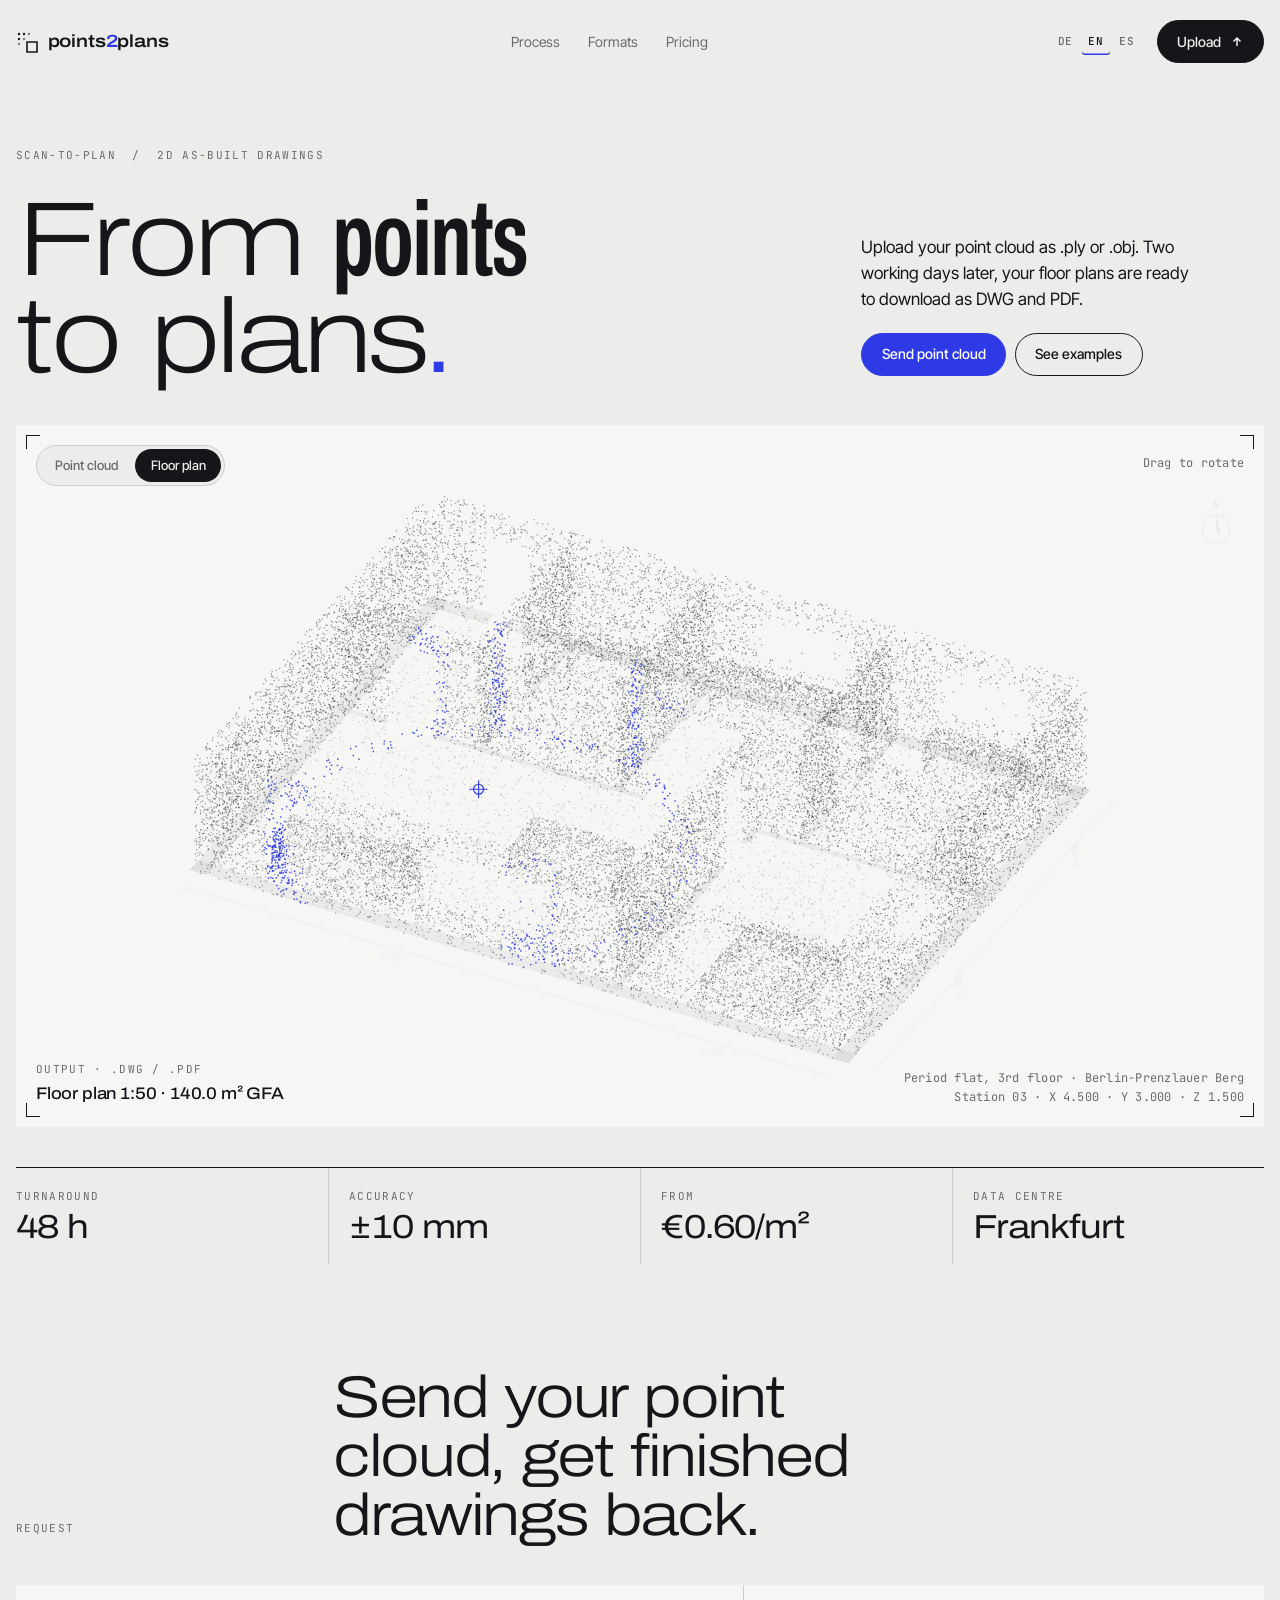
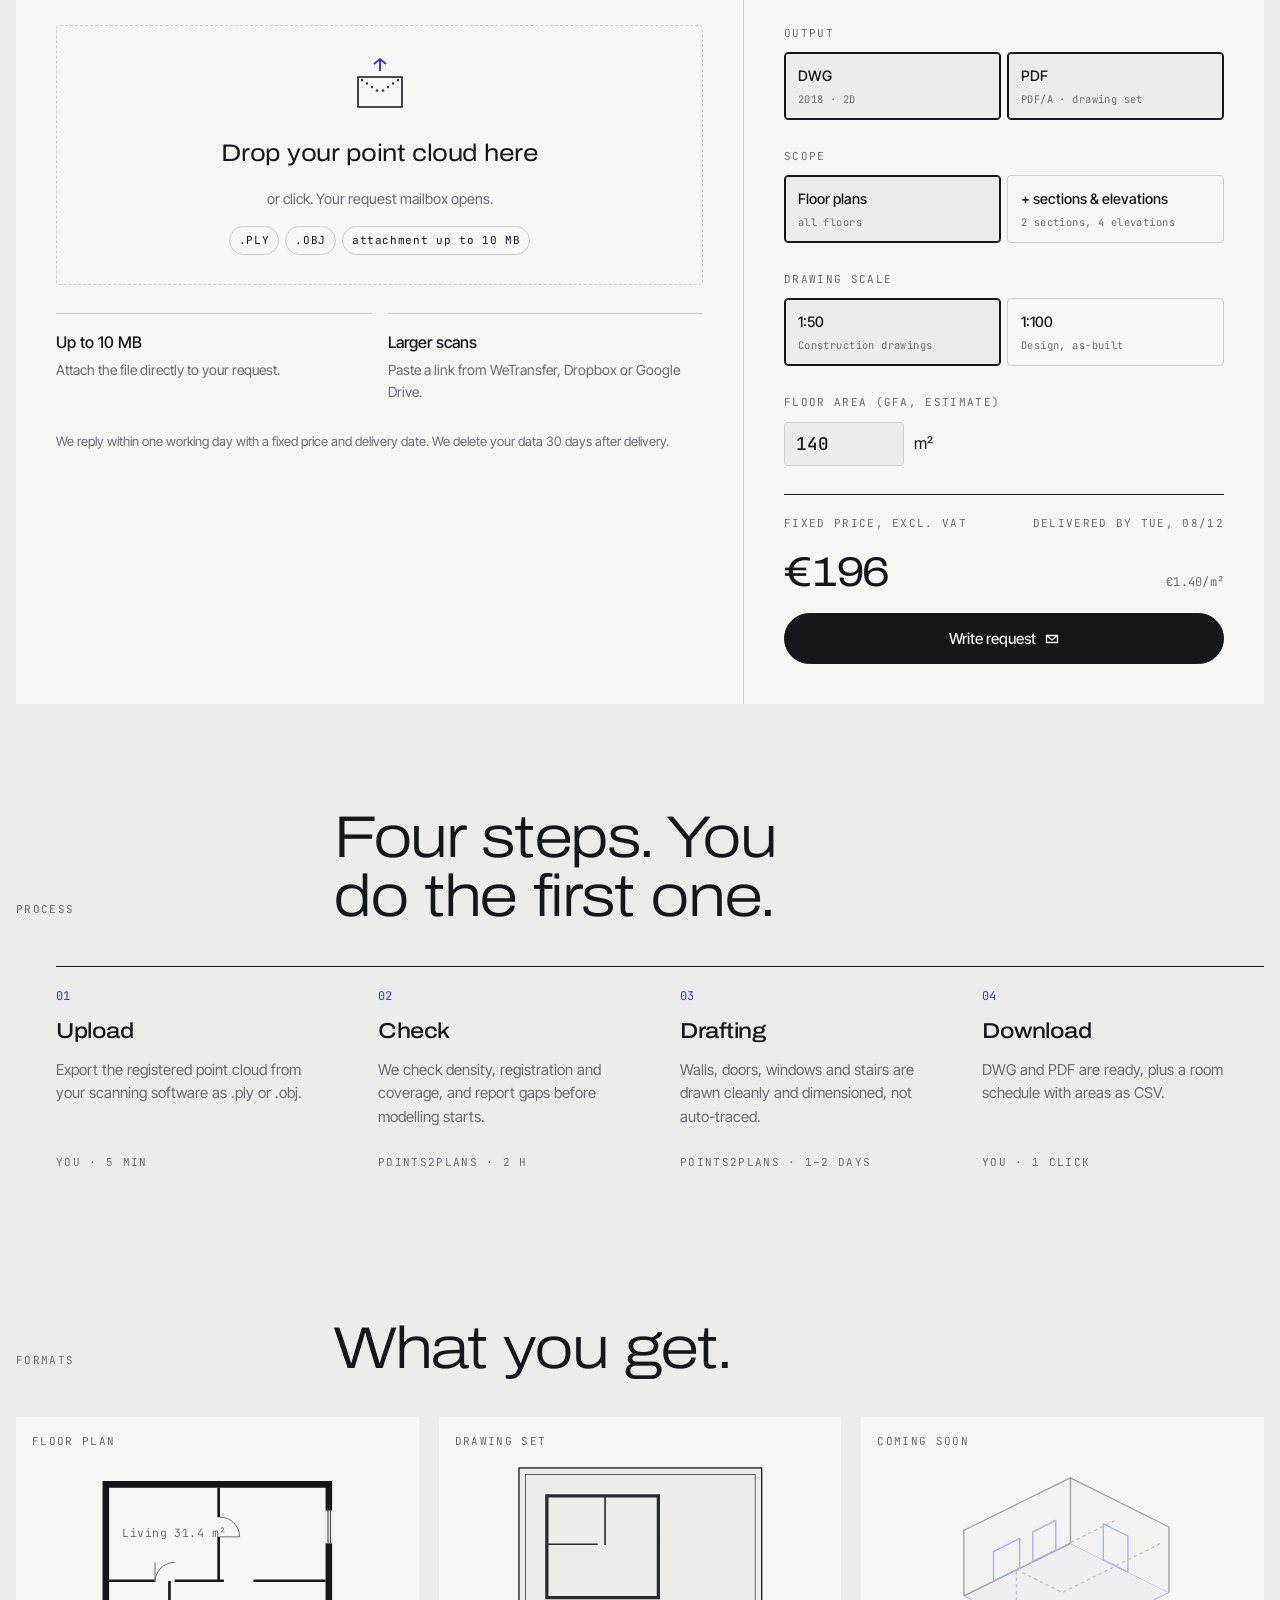
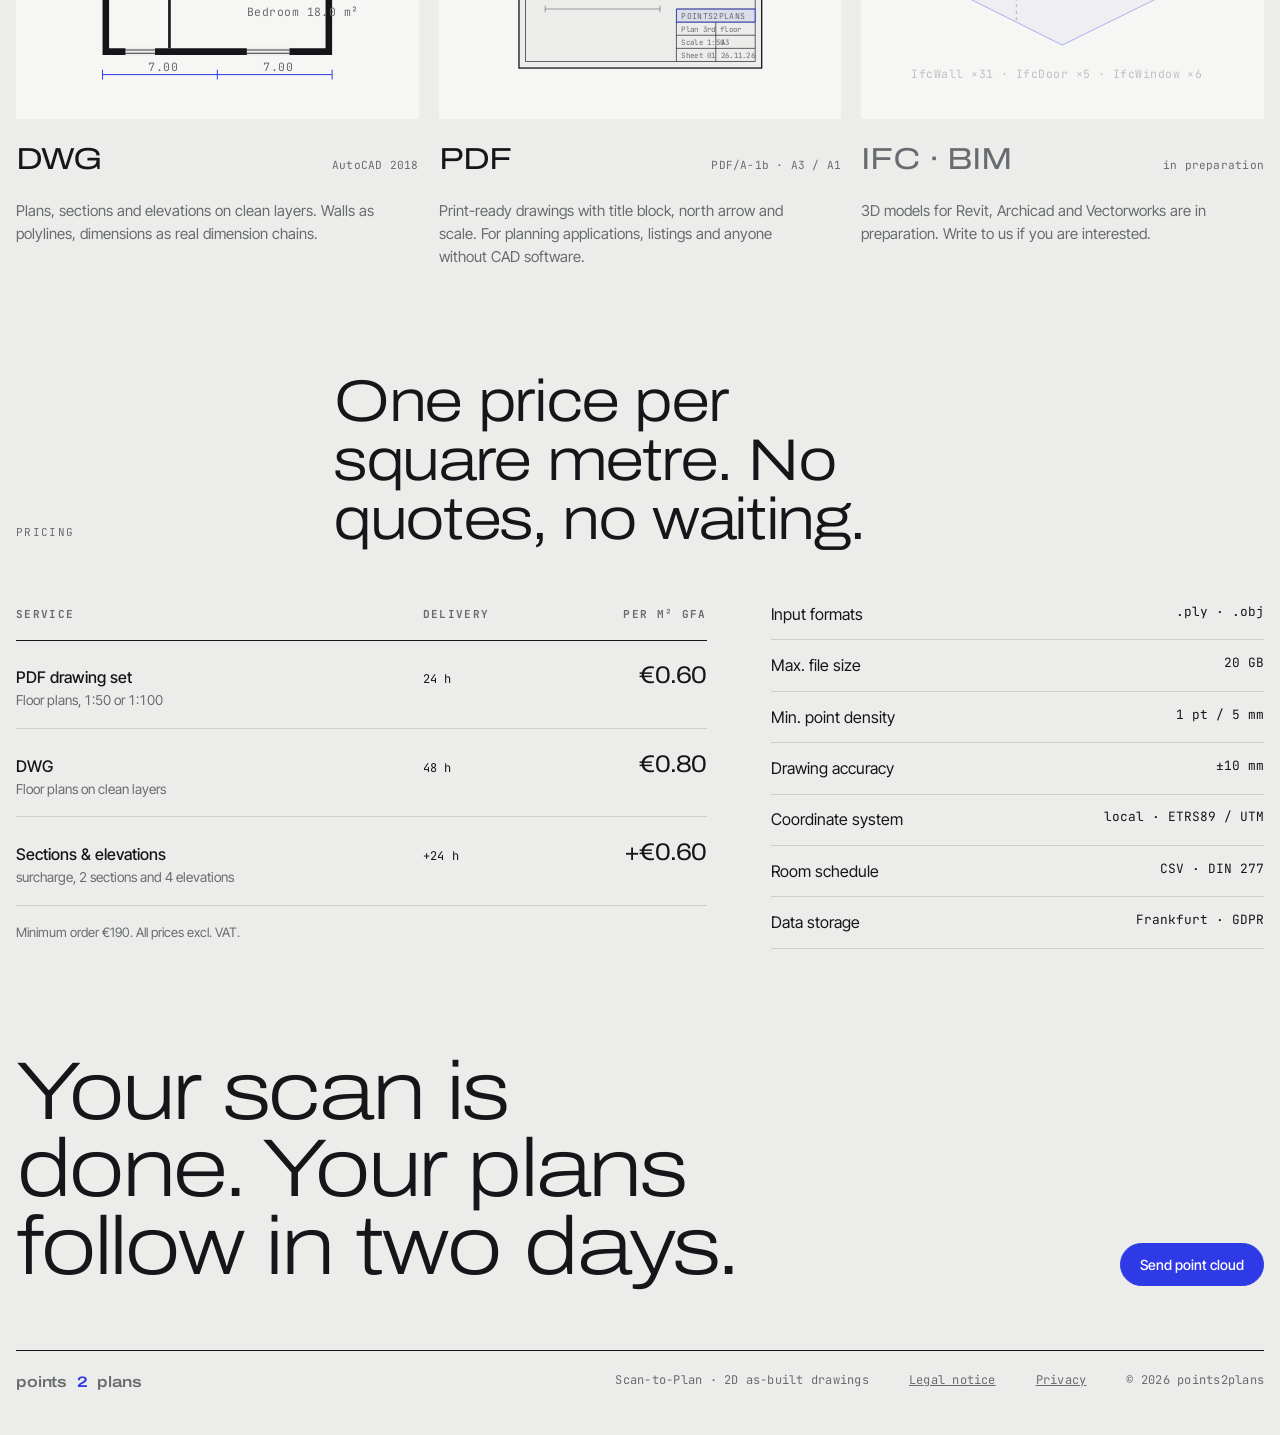
==== index.html @ 893650c7 "Anfrage-Postfach statt Upload-Simulation" ====
<!doctype html>
<html lang="de">
<head>
<meta charset="utf-8">
<meta name="viewport" content="width=device-width, initial-scale=1, viewport-fit=cover">
<title>points2plans · Punktwolke zu Grundriss</title>
<meta name="description" content="Punktwolke als .ply oder .obj hochladen, nach 48 Stunden Grundrisse als DWG und PDF herunterladen. Festpreis pro Quadratmeter.">
<meta name="theme-color" content="#ECEDEA" media="(prefers-color-scheme: light)">
<meta name="theme-color" content="#111316" media="(prefers-color-scheme: dark)">
<meta property="og:title" content="points2plans">
<meta property="og:description" content="Aus Punkten werden Pläne. Punktwolke hochladen, Grundriss als DWG oder PDF herunterladen.">
<meta property="og:type" content="website">
<link rel="icon" href="favicon.svg" type="image/svg+xml">
<link rel="canonical" href="https://points2plans.com/">
<link rel="alternate" hreflang="de" href="https://points2plans.com/">
<link rel="alternate" hreflang="en" href="https://points2plans.com/?lang=en">
<link rel="alternate" hreflang="es" href="https://points2plans.com/?lang=es">
<link rel="alternate" hreflang="x-default" href="https://points2plans.com/">
<meta property="og:url" content="https://points2plans.com/">
<link rel="preconnect" href="https://fonts.googleapis.com">
<link rel="preconnect" href="https://fonts.gstatic.com" crossorigin>
<link rel="stylesheet" href="https://fonts.googleapis.com/css2?family=Archivo:wdth,wght@62..125,200..800&family=Inter+Tight:wght@400;500;600&family=JetBrains+Mono:wght@400;500&display=swap">
<style>
/* Layout: one calm column on a 12-track grid; the point cloud is the only loud object, everything else is set like a plan sheet (Schriftfeld, Maßstab, Koordinaten). */
:root{
  --paper:#ECEDEA;
  --surface:#F6F6F4;
  --ink:#14161A;
  --mute:#686C71;
  --rule:#CBCEC9;
  --accent:#2E3AE6;
  --accent-soft:rgba(46,58,230,.09);
  --on-accent:#FFFFFF;
  --f-display:"Archivo","Helvetica Neue",Arial,sans-serif;
  --f-body:"Inter Tight","Helvetica Neue",Arial,sans-serif;
  --f-mono:"JetBrains Mono",ui-monospace,"SF Mono",Menlo,monospace;
  --s-1:.75rem; --s0:1rem; --s1:1.25rem; --s2:1.75rem; --s3:2.5rem; --s4:4rem; --s5:6.5rem;
}
@media (prefers-color-scheme: dark){
  :root:not([data-theme="light"]){
    --paper:#111316; --surface:#181B1F; --ink:#E8E9E5; --mute:#8E9398; --rule:#2B2F35;
    --accent:#818AFF; --accent-soft:rgba(129,138,255,.13); --on-accent:#0D0F12; color-scheme:dark;
  }
}
:root[data-theme="dark"]{
  --paper:#111316; --surface:#181B1F; --ink:#E8E9E5; --mute:#8E9398; --rule:#2B2F35;
  --accent:#818AFF; --accent-soft:rgba(129,138,255,.13); --on-accent:#0D0F12; color-scheme:dark;
}
*{box-sizing:border-box}
html{scroll-behavior:smooth}
@media (prefers-reduced-motion: reduce){html{scroll-behavior:auto}}
body{margin:0}
img{max-width:100%}
[hidden]{display:none!important}
body{
  background:var(--paper); color:var(--ink);
  font-family:var(--f-body); font-size:1rem; line-height:1.55;
  padding-left:max(16px, env(safe-area-inset-left, 0px));
  padding-right:max(16px, env(safe-area-inset-right, 0px));
  -webkit-font-smoothing:antialiased;
}
.wrap{max-width:1320px; margin:0 auto}
a{color:inherit}
:focus-visible{outline:2px solid var(--accent); outline-offset:3px; border-radius:2px}
.mono{font-family:var(--f-mono); font-size:.75rem; letter-spacing:.02em; font-variant-numeric:tabular-nums}
.label{font-family:var(--f-mono); font-size:.6875rem; text-transform:uppercase; letter-spacing:.12em; color:var(--mute)}

/* ---------- Nav ---------- */
.nav{display:flex; align-items:center; justify-content:space-between; gap:var(--s1); padding-block:var(--s1)}
.logo{display:flex; align-items:center; gap:.6rem; text-decoration:none; font-family:var(--f-display); font-variation-settings:"wdth" 118; font-weight:600; font-size:1.1rem; letter-spacing:-.01em}
.logo svg{width:22px; height:22px}
.logo b{font-weight:600; color:var(--accent)}
.nav ul{display:flex; gap:var(--s2); list-style:none; margin:0; padding:0}
.nav ul a{text-decoration:none; font-size:.875rem; color:var(--mute)}
.nav ul a:hover{color:var(--ink)}
.btn{
  display:inline-flex; align-items:center; gap:.55rem; cursor:pointer;
  font:500 .875rem/1 var(--f-body); text-decoration:none;
  padding:.85rem 1.2rem; border-radius:999px; border:1px solid var(--ink);
  background:var(--ink); color:var(--paper); transition:transform .2s ease, background .2s ease, color .2s ease;
}
.btn:hover{transform:translateY(-1px)}
.btn.ghost{background:transparent; color:var(--ink)}
.btn.ghost:hover{background:var(--ink); color:var(--paper)}
.btn.accent{background:var(--accent); border-color:var(--accent); color:var(--on-accent)}
.btn[disabled]{opacity:.45; cursor:not-allowed; transform:none}
.btn svg{width:14px; height:14px}
.nav-r{display:flex; align-items:center; gap:var(--s0)}
.lang{display:flex; gap:2px}
.lang button{font:500 .6875rem/1 var(--f-mono); letter-spacing:.08em; color:var(--mute); background:none; border:0; padding:.5rem .4rem; cursor:pointer; border-radius:3px}
.lang button:hover{color:var(--ink)}
.lang button[aria-pressed="true"]{color:var(--ink); box-shadow:inset 0 -1.5px 0 var(--accent)}
@media (max-width:760px){ .nav ul{display:none} }
@media (max-width:420px){ .nav-r .btn{padding:.75rem .9rem} }

/* ---------- Hero ---------- */
.hero{padding-block:var(--s4) var(--s3); display:grid; grid-template-columns:repeat(12,1fr); gap:var(--s2) var(--s1); align-items:end}
.hero .eyebrow{grid-column:1/-1}
.hero h1{
  grid-column:1/9; margin:0;
  font-family:var(--f-display); font-weight:250; font-variation-settings:"wdth" 125;
  font-size:clamp(2.9rem, 8.2vw, 8.4rem); line-height:.92; letter-spacing:-.045em; text-wrap:balance;
}
.hero h1 em{font-style:normal; font-weight:600; font-variation-settings:"wdth" 62; letter-spacing:-.02em}
.hero h1 .dot{color:var(--accent)}
.hero .lede{grid-column:9/-1; display:flex; flex-direction:column; gap:var(--s1); padding-bottom:.6rem; min-width:0}
.hero .lede p{margin:0; font-size:1.0625rem; max-width:34ch}
.hero .ctas{display:flex; flex-wrap:wrap; gap:.6rem}
@media (max-width:980px){ .hero h1,.hero .lede{grid-column:1/-1} .hero{padding-block:var(--s3) var(--s2)} }

/* ---------- Viewer ---------- */
.viewer{position:relative; aspect-ratio:16/9; max-width:100%; background:var(--surface); touch-action:pan-y; cursor:grab; user-select:none}
.viewer:active{cursor:grabbing}
.viewer canvas{position:absolute; inset:0; width:100%; height:100%; display:block}
.crop{position:absolute; width:14px; height:14px; border-color:var(--ink); border-style:solid; border-width:0; pointer-events:none}
.crop.tl{top:10px; left:10px; border-top-width:1px; border-left-width:1px}
.crop.tr{top:10px; right:10px; border-top-width:1px; border-right-width:1px}
.crop.bl{bottom:10px; left:10px; border-bottom-width:1px; border-left-width:1px}
.crop.br{bottom:10px; right:10px; border-bottom-width:1px; border-right-width:1px}
.modes{position:absolute; top:var(--s1); left:var(--s1); display:flex; gap:2px; padding:3px; background:var(--paper); border-radius:999px; border:1px solid var(--rule)}
.modes button{
  font:500 .8125rem/1 var(--f-body); color:var(--mute); background:transparent; border:0; cursor:pointer;
  padding:.6rem .95rem; border-radius:999px; transition:background .25s, color .25s; white-space:nowrap;
}
.modes button[aria-pressed="true"]{background:var(--ink); color:var(--paper)}
.readout{position:absolute; left:var(--s1); bottom:var(--s1); display:flex; flex-direction:column; gap:.2rem; pointer-events:none}
.readout .big{font-family:var(--f-display); font-variation-settings:"wdth" 110; font-weight:500; font-size:1.05rem; letter-spacing:-.01em}
.coords{position:absolute; right:var(--s1); bottom:var(--s1); text-align:right; color:var(--mute); pointer-events:none; line-height:1.6}
.hint{position:absolute; right:var(--s1); top:calc(var(--s1) + .55rem); color:var(--mute); pointer-events:none}
@media (max-width:700px){
  .viewer{aspect-ratio:4/5}
  .coords{display:none}
  .hint{display:none}
  .modes{left:50%; transform:translateX(-50%); top:var(--s0)}
  .modes button{padding:.55rem .65rem; font-size:.75rem}
}

/* ---------- Strip of facts ---------- */
.facts{display:grid; grid-template-columns:repeat(4,1fr); border-top:1px solid var(--ink); margin-top:var(--s3)}
.facts div{padding:var(--s1) var(--s1) var(--s1) 0; display:flex; flex-direction:column; gap:.35rem; min-width:0}
.facts div + div{padding-left:var(--s1); border-left:1px solid var(--rule)}
.facts strong{font-family:var(--f-display); font-variation-settings:"wdth" 118; font-weight:400; font-size:clamp(1.5rem,2.6vw,2.2rem); letter-spacing:-.03em; line-height:1; font-variant-numeric:tabular-nums}
@media (max-width:760px){
  .facts{grid-template-columns:1fr 1fr}
  .facts div:nth-child(3){padding-left:0; border-left:0}
  .facts div:nth-child(n+3){border-top:1px solid var(--rule)}
}

/* ---------- Sections ---------- */
section{padding-block:var(--s5) 0}
.sec-head{display:grid; grid-template-columns:repeat(12,1fr); gap:var(--s1); align-items:end; margin-bottom:var(--s3)}
.sec-head .label{grid-column:1/4; padding-bottom:.5rem}
.sec-head h2{
  grid-column:4/11; margin:0; font-family:var(--f-display); font-weight:300; font-variation-settings:"wdth" 120;
  font-size:clamp(2rem,4.6vw,3.8rem); line-height:1; letter-spacing:-.04em; text-wrap:balance;
}
@media (max-width:860px){ .sec-head .label,.sec-head h2{grid-column:1/-1} }

/* ---------- Upload ---------- */
.order{display:grid; grid-template-columns:minmax(0,7fr) minmax(0,5fr); background:var(--surface)}
.drop{position:relative; padding:var(--s3); border-right:1px solid var(--rule); display:flex; flex-direction:column; gap:var(--s2); min-width:0}
.zone{
  position:relative; border:1.5px dashed var(--rule); border-radius:4px; min-height:260px;
  display:flex; flex-direction:column; align-items:center; justify-content:center; gap:var(--s0); text-align:center; padding:var(--s2);
  transition:border-color .2s, background .2s; cursor:pointer;
}
.zone:hover,.zone.over{border-color:var(--accent); background:var(--accent-soft)}
.zone input{position:absolute; inset:0; opacity:0; cursor:pointer; width:100%}
.zone .ico{width:64px; height:64px}
.zone h3{margin:0; font-family:var(--f-display); font-variation-settings:"wdth" 115; font-weight:400; font-size:1.5rem; letter-spacing:-.02em}
.zone p{margin:0; color:var(--mute); font-size:.9rem}
.chips{display:flex; gap:.4rem; flex-wrap:wrap; justify-content:center}
.chip{font-family:var(--f-mono); font-size:.6875rem; letter-spacing:.06em; padding:.3rem .55rem; border:1px solid var(--rule); border-radius:999px; color:var(--ink)}
.file{display:grid; grid-template-columns:auto minmax(0,1fr) auto; gap:var(--s0); align-items:center; padding-block:var(--s0); border-top:1px solid var(--rule); border-bottom:1px solid var(--rule)}
.file .sq{width:42px; height:42px; display:grid; place-items:center; background:var(--ink); color:var(--paper); font-family:var(--f-mono); font-size:.65rem; letter-spacing:.06em; border-radius:2px}
.file .nm{font-weight:500; overflow:hidden; text-overflow:ellipsis; white-space:nowrap}
.file .meta{color:var(--mute)}
.file button{background:none; border:0; color:var(--mute); cursor:pointer; font:inherit; font-size:.8125rem; text-decoration:underline; text-underline-offset:3px}
.err{color:#C4321F; font-size:.875rem; margin:0}
:root[data-theme="dark"] .err{color:#FF7A66}
@media (prefers-color-scheme: dark){ :root:not([data-theme="light"]) .err{color:#FF7A66} }
.example-tag{position:absolute; top:var(--s1); right:var(--s1)}

.cfg{padding:var(--s3); display:flex; flex-direction:column; gap:var(--s2); min-width:0}
fieldset{border:0; margin:0; padding:0; display:flex; flex-direction:column; gap:.65rem; min-width:0}
legend{padding:0; margin-bottom:.65rem}
.opts{display:grid; grid-template-columns:repeat(3,1fr); gap:.4rem}
.opts.two{grid-template-columns:repeat(2,1fr)}
.opt{position:relative}
.opt input{position:absolute; opacity:0; inset:0; margin:0; cursor:pointer}
.opt span{
  display:flex; flex-direction:column; gap:.2rem; padding:.75rem .8rem; border:1px solid var(--rule); border-radius:4px;
  font-weight:500; font-size:.9rem; transition:border-color .2s, background .2s; height:100%;
}
.opt span small{font-family:var(--f-mono); font-weight:400; font-size:.65rem; color:var(--mute); letter-spacing:.04em}
.opt input:checked + span{border-color:var(--ink); background:var(--paper); box-shadow:inset 0 0 0 1px var(--ink)}
.opt input:focus-visible + span{outline:2px solid var(--accent); outline-offset:2px}
.area{display:flex; align-items:center; gap:.6rem}
.area input{
  width:7.5rem; font:500 1.1rem var(--f-mono); padding:.6rem .7rem; border:1px solid var(--rule); border-radius:4px;
  background:var(--paper); color:var(--ink); font-variant-numeric:tabular-nums;
}
.area input:focus{outline:2px solid var(--accent); outline-offset:1px; border-color:transparent}
.sum{border-top:1px solid var(--ink); padding-top:var(--s1); display:flex; flex-direction:column; gap:var(--s1)}
.sum-row{display:flex; justify-content:space-between; align-items:baseline; gap:var(--s0)}
.price{font-family:var(--f-display); font-variation-settings:"wdth" 115; font-weight:400; font-size:2.6rem; letter-spacing:-.04em; line-height:1; font-variant-numeric:tabular-nums}
.sum .btn{justify-content:center; padding-block:1.05rem; font-size:.95rem}

.status{display:flex; flex-direction:column; gap:var(--s1)}
.bar{height:3px; background:var(--rule); overflow:hidden}
.bar i{display:block; height:100%; width:0; background:var(--accent); transition:width .25s linear}
.steps{list-style:none; margin:0; padding:0; display:flex; flex-direction:column}
.steps li{display:grid; grid-template-columns:1.4rem minmax(0,1fr) auto; gap:.7rem; align-items:center; padding-block:.7rem; border-bottom:1px solid var(--rule); color:var(--mute)}
.steps li .tick{width:14px; height:14px; border-radius:50%; border:1px solid var(--rule)}
.steps li.on{color:var(--ink)}
.steps li.on .tick{border-color:var(--accent); background:radial-gradient(circle, var(--accent) 0 3px, transparent 3.5px)}
.steps li.done{color:var(--ink)}
.steps li.done .tick{border-color:var(--ink); background:var(--ink)}
.dl{display:grid; grid-template-columns:repeat(2,1fr); gap:.4rem}
.dl button{
  font:500 .85rem var(--f-body); padding:.85rem .5rem; border:1px solid var(--ink); background:transparent; color:var(--ink); border-radius:4px; cursor:pointer;
  display:flex; flex-direction:column; gap:.15rem; align-items:flex-start;
}
.dl button small{font-family:var(--f-mono); font-size:.62rem; color:var(--mute)}
.dl button:hover{background:var(--ink); color:var(--paper)}
.dl button:hover small{color:var(--paper)}
.note{font-size:.8125rem; color:var(--mute); margin:0}
@media (max-width:900px){
  .order{grid-template-columns:1fr}
  .drop{border-right:0; border-bottom:1px solid var(--rule)}
  .drop,.cfg{padding:var(--s2) var(--s1)}
}
@media (max-width:420px){ .opts{grid-template-columns:1fr 1fr} .dl{grid-template-columns:1fr} }


/* ---------- Postfach (Anfrage-Fenster) ---------- */
.ways{display:grid; grid-template-columns:1fr 1fr; gap:var(--s0)}
.way{display:flex; flex-direction:column; gap:.3rem; padding-top:var(--s0); border-top:1px solid var(--rule); min-width:0}
.way strong{font-weight:500}
.way span{color:var(--mute); font-size:.875rem}
@media (max-width:520px){ .ways{grid-template-columns:1fr} }

dialog.mail{
  border:0; padding:0; margin:auto; width:min(640px, calc(100% - 32px)); max-height:calc(100dvh - 32px);
  background:var(--surface); color:var(--ink); border-radius:10px; overflow:auto;
  box-shadow:0 1px 0 var(--rule), 0 30px 80px rgba(8,10,14,.28);
}
dialog.mail::backdrop{background:rgba(8,10,14,.5); backdrop-filter:blur(3px)}
dialog.mail[open]{animation:mail-in .28s cubic-bezier(.2,.8,.2,1)}
@keyframes mail-in{from{opacity:0; transform:translateY(14px) scale(.985)} to{opacity:1; transform:none}}
.mail-bar{position:sticky; top:0; z-index:1; display:flex; align-items:center; justify-content:space-between; gap:var(--s0); padding:.85rem 1.1rem; background:var(--ink); color:var(--paper)}
.mail-bar h3{margin:0; display:flex; align-items:center; gap:.6rem; font-family:var(--f-display); font-variation-settings:"wdth" 118; font-weight:500; font-size:1rem; letter-spacing:-.01em}
.mail-bar h3 svg{width:20px; height:20px}
.mail-x{background:none; border:0; color:inherit; cursor:pointer; width:34px; height:34px; border-radius:50%; display:grid; place-items:center; font-size:1.3rem; line-height:1}
.mail-x:hover{background:rgba(127,127,127,.25)}
.mail-row{display:grid; grid-template-columns:5.2rem minmax(0,1fr); align-items:center; gap:var(--s0); padding:.15rem 1.1rem; border-bottom:1px solid var(--rule); min-height:3rem}
.mail-row > .label{white-space:nowrap}
.mail-row input, .mail-body textarea{
  width:100%; border:0; background:transparent; color:var(--ink); font:inherit; padding:.75rem 0; outline:none; min-width:0;
}
.mail-row input::placeholder, .mail-body textarea::placeholder{color:var(--mute); opacity:.85}
.mail-row:focus-within{box-shadow:inset 2px 0 0 var(--accent)}
.mail-two{display:grid; grid-template-columns:1fr 1fr; gap:var(--s0)}
.mail-two input + input{border-left:1px solid var(--rule); padding-left:var(--s0)}
.to-chip{display:inline-flex; align-items:center; gap:.45rem; padding:.3rem .65rem .3rem .35rem; border-radius:999px; background:var(--paper); border:1px solid var(--rule); font-size:.875rem; width:max-content}
.to-chip i{width:20px; height:20px; border-radius:50%; background:var(--ink); color:var(--paper); display:grid; place-items:center}
.to-chip i svg{width:11px; height:11px}
.mail-spec{display:flex; flex-wrap:wrap; gap:.35rem; padding:.85rem 1.1rem; border-bottom:1px solid var(--rule); background:var(--accent-soft)}
.mail-spec .chip{background:var(--surface)}
.mail-spec .chip.total{background:var(--ink); color:var(--paper); border-color:var(--ink)}
.mail-body{padding:.2rem 1.1rem; border-bottom:1px solid var(--rule)}
.mail-body textarea{min-height:7.5rem; resize:vertical; line-height:1.55}
.mail-att{padding:var(--s0) 1.1rem; display:flex; flex-direction:column; gap:.7rem; border-bottom:1px solid var(--rule)}
.att-drop{position:relative; display:flex; align-items:center; gap:.8rem; padding:.8rem .9rem; border:1.5px dashed var(--rule); border-radius:6px; cursor:pointer; transition:border-color .2s, background .2s}
.att-drop:hover,.att-drop.over{border-color:var(--accent); background:var(--accent-soft)}
.att-drop input{position:absolute; inset:0; opacity:0; cursor:pointer; width:100%}
.att-drop svg{width:22px; height:22px; flex:none}
.att-drop span{font-size:.9rem}
.att-drop small{display:block; color:var(--mute); font-family:var(--f-mono); font-size:.65rem; letter-spacing:.04em; margin-top:.1rem}
.att-list{display:flex; flex-wrap:wrap; gap:.4rem; list-style:none; margin:0; padding:0}
.att-list:empty{display:none}
.att-list li{display:inline-flex; align-items:center; gap:.5rem; padding:.35rem .4rem .35rem .6rem; border:1px solid var(--ink); border-radius:4px; font-size:.8125rem; max-width:100%}
.att-list li b{font-family:var(--f-mono); font-size:.6rem; font-weight:500; background:var(--ink); color:var(--paper); padding:.15rem .3rem; border-radius:2px}
.att-list li span{overflow:hidden; text-overflow:ellipsis; white-space:nowrap; min-width:0}
.att-list li em{font-style:normal; color:var(--mute); font-family:var(--f-mono); font-size:.65rem}
.att-list li button{background:none; border:0; color:var(--mute); cursor:pointer; font-size:1rem; line-height:1; padding:0 .2rem}
.mail-link{display:flex; align-items:center; gap:.6rem; border:1px solid var(--rule); border-radius:6px; padding:0 .8rem}
.mail-link:focus-within{border-color:var(--accent)}
.mail-link svg{width:16px; height:16px; flex:none; color:var(--mute)}
.mail-link input{border:0; background:transparent; color:var(--ink); font:inherit; font-size:.9rem; padding:.7rem 0; width:100%; outline:none; min-width:0}
.mail-foot{display:flex; align-items:center; justify-content:space-between; gap:var(--s0); padding:var(--s0) 1.1rem; flex-wrap:wrap}
.mail-foot p{margin:0; font-size:.75rem; color:var(--mute); max-width:36ch}
.mail-foot p a{color:inherit}
.mail-err{margin:0; padding:.7rem 1.1rem 0; color:#C4321F; font-size:.875rem}
:root[data-theme="dark"] .mail-err{color:#FF7A66}
@media (prefers-color-scheme: dark){ :root:not([data-theme="light"]) .mail-err{color:#FF7A66} }
.mail-done{padding:var(--s4) var(--s2); display:flex; flex-direction:column; align-items:center; text-align:center; gap:var(--s0)}
.mail-done svg{width:72px; height:72px}
.mail-done h4{margin:0; font-family:var(--f-display); font-variation-settings:"wdth" 118; font-weight:400; font-size:1.7rem; letter-spacing:-.03em}
.mail-done p{margin:0; color:var(--mute); max-width:38ch}
.btn.sending{pointer-events:none; opacity:.7}
@media (max-width:600px){
  dialog.mail{width:100%; max-width:100%; height:100%; max-height:100%; border-radius:0; margin:0}
  .mail-row{grid-template-columns:1fr; gap:0; padding-top:.5rem}
  .mail-two{grid-template-columns:1fr; gap:0}
  .mail-two input + input{border-left:0; padding-left:0; border-top:1px solid var(--rule)}
}

.fab{
  position:fixed; z-index:15; right:calc(18px + env(safe-area-inset-right, 0px)); bottom:calc(18px + env(safe-area-inset-bottom, 0px));
  display:inline-flex; align-items:center; gap:.6rem; padding:.8rem 1.15rem .8rem .9rem; border-radius:999px; border:0; cursor:pointer;
  background:var(--ink); color:var(--paper); font:500 .875rem/1 var(--f-body);
  box-shadow:0 10px 30px rgba(8,10,14,.25); transition:transform .3s cubic-bezier(.2,.8,.2,1), opacity .3s;
}
.fab svg{width:20px; height:20px}
.fab .dot{position:absolute; top:7px; left:27px; width:8px; height:8px; border-radius:50%; background:var(--accent); box-shadow:0 0 0 2px var(--ink)}
.fab.away{transform:translateY(140%); opacity:0; pointer-events:none}
.fab:hover{transform:translateY(-2px)}
@media (max-width:520px){ .fab .fab-t{display:none} .fab{padding:.9rem} }
@media (prefers-reduced-motion: reduce){ dialog.mail[open]{animation:none} }

/* ---------- Process ---------- */
.process{display:grid; grid-template-columns:repeat(4,1fr); gap:0}
.process li{list-style:none; padding:var(--s1) var(--s1) var(--s2) 0; border-top:1px solid var(--ink); display:flex; flex-direction:column; gap:.6rem; min-width:0}
.process li + li{padding-left:var(--s1)}
.process ol{margin:0; padding:0}
.process .n{font-family:var(--f-mono); font-size:.75rem; color:var(--accent)}
.process h3{margin:0; font-family:var(--f-display); font-variation-settings:"wdth" 115; font-weight:500; font-size:1.35rem; letter-spacing:-.02em}
.process p{margin:0; color:var(--mute); font-size:.9375rem; max-width:30ch}
.process .t{margin-top:auto; padding-top:var(--s0)}
@media (max-width:860px){ .process{grid-template-columns:1fr 1fr} .process li:nth-child(3){padding-left:0} }
@media (max-width:480px){ .process{grid-template-columns:1fr} .process li + li{padding-left:0} }

/* ---------- Formats ---------- */
.formats{display:grid; grid-template-columns:repeat(3,1fr); gap:var(--s1)}
.fmt{display:flex; flex-direction:column; gap:var(--s0); min-width:0}
.fmt .art{aspect-ratio:4/3; max-width:100%; background:var(--surface); display:grid; place-items:center; padding:var(--s2); position:relative}
.fmt .art svg{width:100%; height:100%}
.fmt .art .label{position:absolute; top:var(--s0); left:var(--s0)}
.fmt.soon .art svg{opacity:.38}
.fmt.soon h3{color:var(--mute)}
.fmt h3{margin:0; display:flex; align-items:baseline; justify-content:space-between; gap:var(--s0); font-family:var(--f-display); font-variation-settings:"wdth" 120; font-weight:400; font-size:1.9rem; letter-spacing:-.03em}
.fmt h3 .mono{color:var(--mute); font-size:.7rem}
.fmt p{margin:0; color:var(--mute); font-size:.9375rem; max-width:42ch}
.svg-ink{stroke:var(--ink); fill:none}
.svg-fill{fill:var(--ink)}
.svg-acc{stroke:var(--accent); fill:none}
.svg-accfill{fill:var(--accent-soft); stroke:var(--accent)}
.svg-mute{stroke:var(--mute); fill:none}
.svg-text{fill:var(--mute); font-family:var(--f-mono); font-size:7px; letter-spacing:.04em}
.svg-paper{fill:var(--paper)}
@media (max-width:860px){ .formats{grid-template-columns:1fr} }

/* ---------- Pricing + specs ---------- */
.split{display:grid; grid-template-columns:minmax(0,7fr) minmax(0,5fr); gap:var(--s4)}
.tbl-wrap{overflow-x:auto}
table{width:100%; border-collapse:collapse; font-variant-numeric:tabular-nums}
th,td{text-align:left; padding:1.05rem .5rem 1.05rem 0; border-bottom:1px solid var(--rule); vertical-align:baseline}
thead th{border-bottom:1px solid var(--ink)}
td.p{font-family:var(--f-display); font-variation-settings:"wdth" 115; font-size:1.5rem; letter-spacing:-.03em; white-space:nowrap; text-align:right; padding-right:0}
th:last-child{text-align:right; padding-right:0}
td .sub{display:block; color:var(--mute); font-size:.85rem}
td strong{font-weight:500}
dl.spec{margin:0; display:grid; grid-template-columns:auto 1fr; gap:0}
dl.spec dt,dl.spec dd{padding-block:.8rem; border-bottom:1px solid var(--rule); margin:0}
dl.spec dt{padding-right:var(--s1)}
dl.spec dd{text-align:right; font-family:var(--f-mono); font-size:.8rem}
@media (max-width:900px){ .split{grid-template-columns:1fr; gap:var(--s3)} }

/* ---------- Closing + footer ---------- */
.closing{padding-block:var(--s5) var(--s4); display:grid; grid-template-columns:repeat(12,1fr); gap:var(--s2) var(--s1); align-items:end}
.closing h2{grid-column:1/10; margin:0; font-family:var(--f-display); font-weight:250; font-variation-settings:"wdth" 125; font-size:clamp(2.4rem,6.4vw,6rem); line-height:.95; letter-spacing:-.045em; text-wrap:balance}
.closing .btn{grid-column:10/-1; justify-self:end}
@media (max-width:860px){ .closing h2,.closing .btn{grid-column:1/-1; justify-self:start} }
footer{border-top:1px solid var(--ink); padding-block:var(--s1) var(--s3); display:flex; flex-wrap:wrap; gap:var(--s1) var(--s3); justify-content:space-between; color:var(--mute)}
footer .cols{display:flex; flex-wrap:wrap; gap:var(--s1) var(--s3)}

.toast{
  position:fixed; left:50%; bottom:calc(20px + env(safe-area-inset-bottom, 0px)); transform:translate(-50%, 20px); opacity:0;
  background:var(--ink); color:var(--paper); padding:.75rem 1.1rem; border-radius:999px; font-size:.875rem; pointer-events:none;
  transition:opacity .25s, transform .25s; max-width:calc(100% - 32px); text-align:center; z-index:20;
}
.toast.show{opacity:1; transform:translate(-50%, 0)}

@media (prefers-reduced-motion: reduce){ *{transition:none!important} .btn:hover{transform:none} }
</style>
</head>
<body>

<div class="wrap">
  <nav class="nav" aria-label="Hauptnavigation">
    <a class="logo" href="#top" aria-label="points2plans Startseite">
      <svg viewBox="0 0 22 22" aria-hidden="true">
        <g fill="currentColor"><circle cx="3" cy="3" r="1.2"/><circle cx="8" cy="3" r="1.2"/><circle cx="3" cy="8" r="1.2"/><circle cx="8" cy="8" r="1.2" opacity=".5"/><circle cx="13" cy="3" r="1.2" opacity=".5"/><circle cx="3" cy="13" r="1.2" opacity=".5"/></g>
        <path d="M11 11h10v10H11z" fill="none" stroke="currentColor" stroke-width="1.6"/>
      </svg>
      <span>points<b>2</b>plans</span>
    </a>
    <ul>
      <li><a href="#ablauf">Ablauf</a></li>
      <li><a href="#formate">Formate</a></li>
      <li><a href="#preise">Preise</a></li>
    </ul>
    <div class="nav-r">
    <div class="lang" role="group" aria-label="Sprache">
      <button type="button" data-lang="de" aria-pressed="true">DE</button>
      <button type="button" data-lang="en" aria-pressed="false">EN</button>
      <button type="button" data-lang="es" aria-pressed="false">ES</button>
    </div>
    <a class="btn" href="#upload">Hochladen
      <svg viewBox="0 0 14 14" aria-hidden="true"><path d="M7 11V3M3.5 6.5 7 3l3.5 3.5" fill="none" stroke="currentColor" stroke-width="1.5"/></svg>
    </a>
    </div>
  </nav>

  <header class="hero" id="top">
    <span class="eyebrow label">Scan-to-Plan &nbsp;/&nbsp; 2D-Bestandspläne</span>
    <h1>Aus <em>Punkten</em> werden Pläne<span class="dot">.</span></h1>
    <div class="lede">
      <p>Laden Sie Ihre Punktwolke als .ply oder .obj hoch. Zwei Werktage später liegen Ihre Grundrisse als DWG und PDF zum Download bereit.</p>
      <div class="ctas">
        <a class="btn accent" href="#upload" data-mail>Punktwolke senden</a>
        <a class="btn ghost" href="#formate">Beispiele ansehen</a>
      </div>
    </div>
  </header>

  <div class="viewer" id="viewer">
    <canvas id="cv" aria-label="Animierte Punktwolke einer Wohnung, die sich in einen Grundriss verwandelt" role="img"></canvas>
    <span class="crop tl"></span><span class="crop tr"></span><span class="crop bl"></span><span class="crop br"></span>
    <div class="modes" role="group" aria-label="Ansicht wählen">
      <button type="button" data-mode="cloud" aria-pressed="true">Punktwolke</button>
      <button type="button" data-mode="plan" aria-pressed="false">Grundriss</button>
      <!-- 3D später wieder einschalten: <button type="button" data-mode="bim" aria-pressed="false">BIM</button> -->
    </div>
    <span class="hint mono">Ziehen zum Drehen</span>
    <div class="readout">
      <span class="label" id="ro-k">Eingang · .ply</span>
      <span class="big" id="ro-v">2.418.930 Punkte · ±4 mm</span>
    </div>
    <div class="coords mono" id="coords">Altbau, 3. OG · Berlin-Prenzlauer Berg<br>Station 03 · X 4.500 · Y 3.000 · Z 1.500</div>
  </div>

  <div class="facts">
    <div><span class="label">Lieferzeit</span><strong>48 h</strong></div>
    <div><span class="label">Genauigkeit</span><strong>±10 mm</strong></div>
    <div><span class="label">Ab</span><strong>0,60 €/m²</strong></div>
    <div><span class="label">Rechenzentrum</span><strong>Frankfurt</strong></div>
  </div>

  <!-- Upload -->
  <section id="upload">
    <div class="sec-head">
      <span class="label">Anfrage</span>
      <h2>Punktwolke schicken, fertige Pläne zurückbekommen.</h2>
    </div>

    <div class="order">
      <div class="drop">
        <label class="zone" id="zone" for="att-in">
          <svg class="ico" viewBox="0 0 64 64" aria-hidden="true">
            <path d="M10 22h44v30H10z" class="svg-ink" stroke-width="1.6"/>
            <g class="svg-fill" opacity=".85"><circle cx="14" cy="25" r="1.2"/><circle cx="19" cy="28.5" r="1.2"/><circle cx="24" cy="32" r="1.2"/><circle cx="29" cy="35.5" r="1.2"/><circle cx="35" cy="35.5" r="1.2"/><circle cx="40" cy="32" r="1.2"/><circle cx="45" cy="28.5" r="1.2"/><circle cx="50" cy="25" r="1.2"/></g>
            <path d="M32 16V4M26 9l6-5 6 5" class="svg-acc" stroke-width="2"/>
          </svg>
          <h3>Punktwolke hier ablegen</h3>
          <p>oder klicken. Es öffnet sich Ihr Anfrage-Postfach.</p>
          <div class="chips"><span class="chip">.PLY</span><span class="chip">.OBJ</span><span class="chip">Anhang bis 10 MB</span></div>
        </label>
        <div class="ways">
          <div class="way"><strong>Bis 10 MB</strong><span>Datei direkt an die Anfrage anhängen.</span></div>
          <div class="way"><strong>Größere Scans</strong><span>Link von WeTransfer, Dropbox oder Google Drive einfügen.</span></div>
        </div>
        <p class="note">Wir melden uns innerhalb eines Werktags mit Festpreis und Liefertermin. Ihre Daten löschen wir 30 Tage nach der Lieferung.</p>
      </div>

      <form class="cfg" id="cfg" novalidate>
        <fieldset>
          <legend class="label">Ausgabe</legend>
          <div class="opts two">
            <label class="opt"><input type="checkbox" id="o-dwg" name="out" value="dwg" checked><span>DWG<small>2018 · 2D</small></span></label>
            <label class="opt"><input type="checkbox" id="o-pdf" name="out" value="pdf" checked><span>PDF<small>PDF/A · Plansatz</small></span></label>
          </div>
        </fieldset>
        <fieldset>
          <legend class="label">Umfang</legend>
          <div class="opts two">
            <label class="opt"><input type="radio" id="scope-plan" name="scope" value="plan" checked><span>Grundrisse<small>alle Geschosse</small></span></label>
            <label class="opt"><input type="radio" id="scope-full" name="scope" value="full"><span>+ Schnitte &amp; Ansichten<small>2 Schnitte, 4 Ansichten</small></span></label>
          </div>
        </fieldset>
        <fieldset>
          <legend class="label">Planmaßstab</legend>
          <div class="opts two">
            <label class="opt"><input type="radio" id="sc-50" name="scale" value="50" checked><span>1:50<small>Werkplanung</small></span></label>
            <label class="opt"><input type="radio" id="sc-100" name="scale" value="100"><span>1:100<small>Entwurf, Bestand</small></span></label>
          </div>
        </fieldset>
        <fieldset>
          <legend class="label"><label for="area-in">Fläche (BGF, geschätzt)</label></legend>
          <div class="area"><input type="number" id="area-in" min="10" max="50000" step="10" value="140" inputmode="numeric"><span>m²</span></div>
        </fieldset>

        <div class="sum" id="sum">
          <div class="sum-row">
            <span class="label">Festpreis netto</span>
            <span class="label" id="due">Lieferung bis Mo, 30.11.</span>
          </div>
          <div class="sum-row">
            <span class="price" id="price">532 €</span>
            <span class="mono" id="rate" style="color:var(--mute)">3,80 €/m²</span>
          </div>
          <button class="btn" type="submit" id="go">Anfrage schreiben
            <svg viewBox="0 0 14 14" aria-hidden="true"><path d="M1.5 3.5h11v7h-11zM1.5 3.5 7 8l5.5-4.5" fill="none" stroke="currentColor" stroke-width="1.3"/></svg>
          </button>
        </div>
      </form>
    </div>
  </section>

  <!-- Process -->
  <section id="ablauf">
    <div class="sec-head">
      <span class="label">Ablauf</span>
      <h2>Vier Schritte. Sie erledigen den ersten.</h2>
    </div>
    <ol class="process">
      <li><span class="n">01</span><h3>Hochladen</h3><p>Exportieren Sie die registrierte Punktwolke aus Ihrer Scan-Software als .ply oder .obj.</p><span class="t label">Sie · 5 min</span></li>
      <li><span class="n">02</span><h3>Prüfen</h3><p>Wir prüfen Dichte, Registrierung und Abdeckung und melden Lücken, bevor modelliert wird.</p><span class="t label">points2plans · 2 h</span></li>
      <li><span class="n">03</span><h3>Zeichnen</h3><p>Wände, Türen, Fenster und Treppen werden sauber nachgezeichnet und bemaßt, nicht automatisch nachgespurt.</p><span class="t label">points2plans · 1–2 Tage</span></li>
      <li><span class="n">04</span><h3>Herunterladen</h3><p>DWG und PDF stehen bereit, dazu ein Raumbuch mit Flächen als CSV.</p><span class="t label">Sie · 1 Klick</span></li>
    </ol>
  </section>

  <!-- Formats -->
  <section id="formate">
    <div class="sec-head">
      <span class="label">Formate</span>
      <h2>Was Sie bekommen.</h2>
    </div>
    <div class="formats">
      <article class="fmt">
        <div class="art">
          <span class="label">Grundriss</span>
          <svg viewBox="0 0 200 150" aria-label="Grundriss mit Wänden und Türen">
            <g class="svg-fill">
              <path d="M30 22h140v4H30zM30 124h140v4H30zM30 22h4v106h-4zM166 22h4v106h-4z"/>
              <path d="M34 82h28v1.6H34zM74 82h30v1.6H74zM122 82h44v1.6H122zM100 26h1.6v18h-1.6zM100 56h1.6v26.8h-1.6zM70 83h1.6v41h-1.6z"/>
            </g>
            <g class="svg-paper"><rect x="44" y="123.5" width="18" height="5"/><rect x="118" y="123.5" width="26" height="5"/><rect x="165.5" y="40" width="5" height="20"/></g>
            <g class="svg-ink" stroke-width=".5"><path d="M44 125h18M44 127h18M118 125h26M118 127h26M167.5 40v20M169 40v20"/></g>
            <g class="svg-mute" stroke-width=".6"><path d="M62 83.6a12 12 0 0 1 12-12M62 83.6V71.6"/><path d="M101.6 44a12 12 0 0 1 12 12h-12"/></g>
            <g class="svg-acc" stroke-width=".6"><path d="M30 140h140M30 137v6M170 137v6M100 137v6"/></g>
            <text x="58" y="138" class="svg-text">7,00</text><text x="128" y="138" class="svg-text">7,00</text>
            <text x="42" y="56" class="svg-text">Wohnen 31,4 m²</text><text x="118" y="104" class="svg-text">Schlafen 18,0 m²</text>
          </svg>
        </div>
        <h3>DWG <span class="mono">AutoCAD 2018</span></h3>
        <p>Grundrisse, Schnitte und Ansichten auf sauberen Layern nach DIN 1356. Wände als Polylinien, Bemaßung als echte Maßketten.</p>
      </article>
      <article class="fmt">
        <div class="art">
          <span class="label">Plansatz</span>
          <svg viewBox="0 0 200 150" aria-label="PDF-Planblatt mit Schriftfeld">
            <rect x="26" y="14" width="148" height="122" class="svg-paper" stroke="none"/>
            <rect x="26" y="14" width="148" height="122" class="svg-ink" stroke-width=".8"/>
            <rect x="30" y="18" width="140" height="114" class="svg-ink" stroke-width=".4"/>
            <g class="svg-fill" opacity=".9"><path d="M42 30h70v2H42zM42 92h70v2H42zM42 30h2v64h-2zM110 30h2v64h-2zM44 60h30v1H44zM78 30h1v31h-1z"/></g>
            <g class="svg-ink" stroke-width=".4"><path d="M122 100h48M122 108h48M122 116h48M122 124h48M122 100v32M146 108v24"/></g>
            <rect x="122" y="100" width="48" height="8" class="svg-accfill" stroke-width=".4"/>
            <text x="125" y="106" class="svg-text" style="font-size:5px">POINTS2PLANS</text>
            <text x="125" y="114" class="svg-text" style="font-size:4.5px">Grundriss 3. OG</text>
            <text x="125" y="122" class="svg-text" style="font-size:4.5px">M 1:50</text>
            <text x="149" y="122" class="svg-text" style="font-size:4.5px">A3</text>
            <text x="125" y="130" class="svg-text" style="font-size:4.5px">Blatt 01</text>
            <text x="149" y="130" class="svg-text" style="font-size:4.5px">26.11.26</text>
            <g class="svg-mute" stroke-width=".4"><path d="M42 100h70M42 98v4M112 98v4"/></g>
          </svg>
        </div>
        <h3>PDF <span class="mono">PDF/A-1b · A3 / A1</span></h3>
        <p>Druckfertige Pläne mit Schriftfeld, Nordpfeil und Maßstab. Für Bauantrag, Exposé und alle, die keine CAD-Software haben.</p>
      </article>
      <article class="fmt soon">
        <div class="art">
          <span class="label">Demnächst</span>
          <svg viewBox="0 0 200 150" aria-label="Axonometrische Darstellung eines BIM-Modells">
            <g stroke-width=".8" stroke-linejoin="round">
              <path d="M40 92 100 122 165 90 105 60Z" class="svg-accfill" stroke-width=".6"/>
              <path d="M40 92V52L105 20V60Z" class="svg-paper" stroke="none"/>
              <path d="M40 92V52L105 20V60L40 92" class="svg-ink"/>
              <path d="M105 60V20L165 50V90Z" class="svg-paper" stroke="none"/>
              <path d="M105 60V20L165 50V90" class="svg-ink"/>
              <path d="M58 83V65L74 57V75Z" class="svg-acc"/>
              <path d="M82 71V53L96 46V64Z" class="svg-acc"/>
              <path d="M125 70V48L140 55.5V77.5Z" class="svg-acc"/>
              <path d="M72 107V76L132 46" class="svg-mute" stroke-dasharray="2 2"/>
              <path d="M72 76 100 90 160 60" class="svg-mute" stroke-dasharray="2 2"/>
            </g>
            <text x="8" y="142" class="svg-text">IfcWall ×31 · IfcDoor ×5 · IfcWindow ×6</text>
          </svg>
        </div>
        <h3>IFC · BIM <span class="mono">in Vorbereitung</span></h3>
        <p>3D-Modelle für Revit, Archicad und Vectorworks sind in Vorbereitung. Schreiben Sie uns, wenn Sie Interesse haben.</p>
      </article>
    </div>
  </section>

  <!-- Pricing -->
  <section id="preise">
    <div class="sec-head">
      <span class="label">Preise</span>
      <h2>Ein Preis pro Quadratmeter. Keine Angebote, kein Warten.</h2>
    </div>
    <div class="split">
      <div class="tbl-wrap">
        <table>
          <thead><tr><th class="label">Leistung</th><th class="label">Lieferung</th><th class="label">pro m² BGF</th></tr></thead>
          <tbody>
            <tr><td><strong>PDF-Plansatz</strong><span class="sub">Grundrisse, 1:50 oder 1:100</span></td><td class="mono">24 h</td><td class="p">0,60 €</td></tr>
            <tr><td><strong>DWG</strong><span class="sub">Grundrisse auf sauberen Layern</span></td><td class="mono">48 h</td><td class="p">0,80 €</td></tr>
            <tr><td><strong>Schnitte &amp; Ansichten</strong><span class="sub">Aufpreis, 2 Schnitte und 4 Ansichten</span></td><td class="mono">+24 h</td><td class="p">+0,60 €</td></tr>
          </tbody>
        </table>
        <p class="note" style="margin-top:var(--s0)">Mindestauftrag 190 € netto. Alle Preise zzgl. MwSt.</p>
      </div>
      <div>
        <dl class="spec">
          <dt>Eingangsformate</dt><dd>.ply · .obj</dd>
          <dt>Max. Dateigröße</dt><dd>20 GB</dd>
          <dt>Min. Punktdichte</dt><dd>1 Pkt / 5 mm</dd>
          <dt>Zeichengenauigkeit</dt><dd>±10 mm</dd>
          <dt>Koordinatensystem</dt><dd>lokal · ETRS89 / UTM</dd>
          <dt>Raumbuch</dt><dd>CSV · DIN 277</dd>
          <dt>Datenhaltung</dt><dd>Frankfurt · DSGVO</dd>
        </dl>
      </div>
    </div>
  </section>

  <div class="closing">
    <h2>Ihr Scan ist fertig. Der Plan in zwei Tagen.</h2>
    <a class="btn accent" href="#upload" data-mail>Punktwolke senden</a>
  </div>

  <footer>
    <span class="logo" style="font-size:.95rem">points<b>2</b>plans</span>
    <div class="cols mono">
      <span>Scan-to-Plan · 2D-Bestandspläne</span>
      <a href="impressum.html">Impressum</a>
      <a href="datenschutz.html">Datenschutz</a>
      <span>© <span id="yr">2026</span> points2plans</span>
    </div>
  </footer>
</div>

<dialog class="mail" id="mail" aria-labelledby="mail-title">
  <form id="mail-form" method="POST" enctype="multipart/form-data" target="mail-sink" novalidate>
    <div class="mail-bar">
      <h3 id="mail-title">
        <svg viewBox="0 0 20 20" aria-hidden="true"><path d="M2 5h16v11H2z" fill="none" stroke="currentColor" stroke-width="1.4"/><g fill="currentColor"><circle cx="4.5" cy="7" r=".9"/><circle cx="7.2" cy="9" r=".9"/><circle cx="10" cy="11" r=".9"/><circle cx="12.8" cy="9" r=".9"/><circle cx="15.5" cy="7" r=".9"/></g></svg>
        <span>Neue Anfrage</span>
      </h3>
      <button type="button" class="mail-x" id="mail-close" aria-label="Schließen">×</button>
    </div>

    <div id="mail-compose">
      <div class="mail-row"><span class="label">An</span>
        <span class="to-chip"><i><svg viewBox="0 0 22 22" aria-hidden="true"><path d="M11 11h10v10H11z" fill="none" stroke="currentColor" stroke-width="2.4"/><g fill="currentColor"><circle cx="3" cy="3" r="2"/><circle cx="9" cy="3" r="2"/><circle cx="3" cy="9" r="2"/></g></svg></i>points2plans</span>
      </div>
      <div class="mail-row"><label class="label" for="m-name">Von</label>
        <div class="mail-two">
          <input id="m-name" name="name" type="text" autocomplete="name" placeholder="Ihr Name" required>
          <input id="m-email" name="email" type="email" autocomplete="email" placeholder="ihre@email.de" aria-label="E-Mail" required>
        </div>
      </div>
      <div class="mail-row"><label class="label" for="m-subject">Betreff</label>
        <input id="m-subject" type="text" value="Anfrage Grundriss">
      </div>
      <div class="mail-spec" id="m-spec" aria-label="Ihre Auswahl"></div>
      <div class="mail-body">
        <textarea id="m-msg" name="nachricht" aria-label="Nachricht" placeholder="Was sollen wir zeichnen? Zum Beispiel Objekt, Adresse, Geschosse und gewünschter Liefertermin."></textarea>
      </div>
      <div class="mail-att">
        <label class="att-drop" id="att-drop" for="att-in">
          <input type="file" id="att-in" name="attachment" accept=".ply,.obj" multiple>
          <svg viewBox="0 0 22 22" aria-hidden="true"><path d="M15.5 7.5 8.6 14.4a2 2 0 0 1-2.8-2.8l7.4-7.4a3.4 3.4 0 0 1 4.8 4.8l-7.6 7.6a4.8 4.8 0 0 1-6.8-6.8L10 3.4" fill="none" stroke="currentColor" stroke-width="1.4"/></svg>
          <span>Punktwolke anhängen<small>.PLY · .OBJ · zusammen bis 10 MB</small></span>
        </label>
        <ul class="att-list" id="att-list"></ul>
        <div class="mail-link">
          <svg viewBox="0 0 16 16" aria-hidden="true"><path d="M6.5 9.5l3-3M7 4.5l1.2-1.2a2.8 2.8 0 0 1 4 4L11 8.5M9 11.5l-1.2 1.2a2.8 2.8 0 0 1-4-4L5 7.5" fill="none" stroke="currentColor" stroke-width="1.3"/></svg>
          <input id="m-link" name="link" type="url" inputmode="url" placeholder="Größere Datei? Link von WeTransfer, Dropbox oder Google Drive" aria-label="Link zur Punktwolke">
        </div>
      </div>
      <p class="mail-err" id="mail-err" role="alert" hidden></p>
      <div class="mail-foot">
        <p>Mit dem Senden stimmen Sie der Verarbeitung Ihrer Angaben gemäß unserer <a href="datenschutz.html">Datenschutzerklärung</a> zu.</p>
        <button class="btn accent" type="submit" id="mail-send"><span id="mail-send-t">Anfrage senden</span>
          <svg viewBox="0 0 14 14" aria-hidden="true"><path d="M1.5 7h10M8 3.5 11.5 7 8 10.5" fill="none" stroke="currentColor" stroke-width="1.5"/></svg>
        </button>
      </div>
    </div>

    <div class="mail-done" id="mail-done" hidden>
      <svg viewBox="0 0 72 72" aria-hidden="true"><path d="M8 22h56v36H8z" class="svg-ink" stroke-width="1.6"/><path d="M8 22l28 20 28-20" class="svg-ink" stroke-width="1.6"/><circle cx="56" cy="20" r="10" fill="var(--accent)"/><path d="M51.5 20l3 3 6-6" fill="none" stroke="var(--on-accent)" stroke-width="2"/></svg>
      <h4>Anfrage ist angekommen.</h4>
      <p>Danke. Wir melden uns innerhalb eines Werktags mit Festpreis und Liefertermin.</p>
      <button class="btn ghost" type="button" id="mail-ok">Schließen</button>
    </div>

    <!-- Daten für die E-Mail an points2plans -->
    <input type="hidden" name="_subject" id="h-subject" value="">
    <input type="hidden" name="_template" value="table">
    <input type="hidden" name="_captcha" value="false">
    <input type="hidden" name="Auswahl" id="h-spec" value="">
    <input type="hidden" name="Sprache" id="h-lang" value="de">
    <input type="text" name="_honey" tabindex="-1" autocomplete="off" aria-hidden="true" style="position:absolute; left:-9999px; width:1px; height:1px">
  </form>
</dialog>
<iframe name="mail-sink" id="mail-sink" title="Versand" hidden></iframe>

<button class="fab away" type="button" id="fab" aria-label="Anfrage schreiben">
  <svg viewBox="0 0 20 20" aria-hidden="true"><path d="M2 5h16v11H2z" fill="none" stroke="currentColor" stroke-width="1.4"/><g fill="currentColor"><circle cx="4.5" cy="7" r=".9"/><circle cx="7.2" cy="9" r=".9"/><circle cx="10" cy="11" r=".9"/><circle cx="12.8" cy="9" r=".9"/><circle cx="15.5" cy="7" r=".9"/></g></svg>
  <span class="dot" aria-hidden="true"></span>
  <span class="fab-t">Anfrage</span>
</button>

<div class="toast" id="toast" role="status" aria-live="polite"></div>

<script src="i18n.js"></script>
<script>
/* ============================================================
   KONFIGURATION
   formEndpoint: Adresse, an die das Anfrage-Postfach sendet (FormSubmit).
   Nach der Aktivierung schickt FormSubmit eine Zeichenfolge per E-Mail.
   Hier eintragen als "https://formsubmit.co/DIE-ZEICHENFOLGE".
   So steht Ihre E-Mail-Adresse nicht im öffentlichen Code.
   ============================================================ */
const P2P_CONFIG = {
  formEndpoint: "https://formsubmit.co/423906b588bb55007b823d5a3c81e8de"
};
(() => {
  const I = window.P2P_I18N;
  let lang = 'de', D = I.dyn.de;
  const num = (v, d) => v.toLocaleString(D.locale, {minimumFractionDigits:d, maximumFractionDigits:d});
  /* ================= Point-cloud viewer ================= */
  const H = 2.7;
  // Walls: [x0,y0,x1,y1,thickness,outer]
  const walls = [
    [0,0,14,0,.36,1],[14,0,14,10,.36,1],[2,10,14,10,.36,1],[0,10,1,10,.36,1],[0,0,0,10,.36,1],
    [0,6,1,6,.14,0],[2,6,6.6,6,.14,0],[9,6,14,6,.14,0],
    [9,0,9,4.6,.14,0],[9,5.5,9,6,.14,0],
    [3,6,3,7,.12,0],[3,7.9,3,10,.12,0],[6,6,6,10,.14,0],[10,6,10,7.5,.12,0],[10,8.4,10,10,.12,0]
  ];
  // Door gaps: [x0,y0,x1,y1,swingSide, lintelZ]
  const doors = [
    [1,6,2,6,-1,2.1],[1,10,2,10,-1,2.1],[9,4.6,9,5.5,1,2.1],[3,7,3,7.9,1,2.1],[10,7.5,10,8.4,-1,2.1]
  ];
  const openings = [[6.6,6,9,6,2.4]];
  const windows = [ // [x0,y0,x1,y1] along outer walls
    [1.5,0,3.5,0],[5,0,7.5,0],[10.5,0,12.5,0],[14,2,14,4],[7,10,9,10],[11,10,13,10]
  ];
  const rooms = [
    ["Wohnen",4.5,3,54.0],["Schlafen",11.5,3,30.0],["Flur",1.5,8,12.0],["Bad",4.5,8,12.0],["Küche",8,8,16.0],["Arbeiten",12,8,16.0]
  ];
  const boxes = [ // x0,y0,x1,y1,h
    [1.2,.6,4,1.5,.8],[5.4,2.5,7.6,3.6,.75],[10.6,.5,12.6,2.6,.5],[6.3,9.3,9.7,9.82,.9],[3.3,9.1,5,9.82,.55],[11,9.2,13,9.82,.75]
  ];

  let seed = 7;
  const rnd = () => { seed |= 0; seed = seed + 0x6D2B79F5 | 0; let t = Math.imul(seed ^ seed >>> 15, 1 | seed); t = t + Math.imul(t ^ t >>> 7, 61 | t) ^ t; return ((t ^ t >>> 14) >>> 0) / 4294967296; };
  const pts = []; // x,y,z,kind
  const inWindow = (x,y,z) => {
    if (z < .9 || z > 2.2) return false;
    for (const w of windows) {
      if (w[1] === w[3]) { if (Math.abs(y - w[1]) < .3 && x > w[0] && x < w[2]) return true; }
      else if (Math.abs(x - w[0]) < .3 && y > w[1] && y < w[3]) return true;
    }
    return false;
  };
  const sampleWall = (x0,y0,x1,y1,t,z0,z1,dens) => {
    const len = Math.hypot(x1-x0, y1-y0), dx=(x1-x0)/len, dy=(y1-y0)/len, nx=-dy, ny=dx;
    const n = Math.round(len*(z1-z0)*dens);
    for (let i=0;i<n;i++){
      const u = rnd()*len, z = z0 + rnd()*(z1-z0), side = rnd()<.5?-1:1;
      const x = x0+dx*u+nx*side*t/2 + (rnd()-.5)*.016, y = y0+dy*u+ny*side*t/2 + (rnd()-.5)*.016;
      if (inWindow(x,y,z) && rnd() < .96) continue;
      pts.push(x,y,z,0);
    }
  };
  const dens = innerWidth < 700 ? 75 : 115;
  walls.forEach(w => sampleWall(w[0],w[1],w[2],w[3],w[4],0,H,dens));
  doors.forEach(d => sampleWall(d[0],d[1],d[2],d[3],.14,d[5],H,dens));
  openings.forEach(o => sampleWall(o[0],o[1],o[2],o[3],.14,o[4],H,dens));
  for (let i=0;i<140*(dens*.28);i++) pts.push(rnd()*14, rnd()*10, (rnd()-.5)*.01, 1);
  boxes.forEach(b => {
    const [x0,y0,x1,y1,h] = b, area = (x1-x0)*(y1-y0);
    for (let i=0;i<area*dens*1.2;i++) pts.push(x0+rnd()*(x1-x0), y0+rnd()*(y1-y0), h, 2);
    const per = 2*((x1-x0)+(y1-y0));
    for (let i=0;i<per*h*dens;i++){
      let u = rnd()*per, x, y; const z = rnd()*h;
      if (u < x1-x0) { x=x0+u; y=y0; } else if ((u-=x1-x0) < y1-y0) { x=x1; y=y0+u; }
      else if ((u-=y1-y0) < x1-x0) { x=x1-u; y=y1; } else { u-=x1-x0; x=x0; y=y1-u; }
      pts.push(x,y,z,2);
    }
  });
  const P = new Float32Array(pts); const N = P.length/4;

  const cv = document.getElementById('cv'), ctx = cv.getContext('2d'), viewer = document.getElementById('viewer');
  let W=0, Hc=0, dpr=1;
  const resize = () => { const r = viewer.getBoundingClientRect(); dpr = Math.min(devicePixelRatio||1, 2); W=r.width; Hc=r.height; cv.width=W*dpr; cv.height=Hc*dpr; };
  new ResizeObserver(resize).observe(viewer); resize();

  let col = {};
  const hex = h => { h=h.trim().replace('#',''); if(h.length===3) h=h.split('').map(c=>c+c).join(''); const n=parseInt(h,16); return [n>>16&255,n>>8&255,n&255]; };
  const readColors = () => { const cs=getComputedStyle(document.documentElement); col = { ink:hex(cs.getPropertyValue('--ink')), acc:hex(cs.getPropertyValue('--accent')), paper:hex(cs.getPropertyValue('--paper')), surf:hex(cs.getPropertyValue('--surface')), mute:hex(cs.getPropertyValue('--mute')) }; };
  readColors();
  matchMedia('(prefers-color-scheme: dark)').addEventListener('change', readColors);
  new MutationObserver(readColors).observe(document.documentElement, {attributes:true, attributeFilter:['data-theme']});
  const rgba = (c,a) => `rgba(${c[0]},${c[1]},${c[2]},${a})`;

  const targets = {
    cloud:{pitch:32, zs:1, ptA:1, planA:0, bimA:0},
    plan:{pitch:90, zs:0, ptA:.32, planA:1, bimA:0},
    bim:{pitch:30, zs:1, ptA:.1, planA:0, bimA:1}
  };
  let mode='cloud', cur={...targets.cloud}, yaw=-.6, drag=null, lastInteract=0;
  const reduce = matchMedia('(prefers-reduced-motion: reduce)').matches;

  let S, cx, cy, cp, sp, cyw, syw, zs;
  const proj = (x,y,z,out) => {
    const X=x-7, Y=y-5, Z=(z-1.35)*zs;
    const rx = X*cyw - Y*syw, ry = X*syw + Y*cyw;
    out[0] = cx + rx*S; out[1] = cy - (ry*sp + Z*cp)*S; out[2] = ry*cp - Z*sp;
    return out;
  };
  const tmp=[0,0,0];
  const poly = (arr) => { ctx.beginPath(); for (let i=0;i<arr.length;i++){ const p=proj(arr[i][0],arr[i][1],arr[i][2],tmp); i?ctx.lineTo(p[0],p[1]):ctx.moveTo(p[0],p[1]); } ctx.closePath(); };
  const wallCorners = (w, z) => {
    const [x0,y0,x1,y1,t] = w, len=Math.hypot(x1-x0,y1-y0), nx=-(y1-y0)/len*t/2, ny=(x1-x0)/len*t/2;
    const ex=(x1-x0)/len*t/2*(w[5]?1:0), ey=(y1-y0)/len*t/2*(w[5]?1:0);
    return [[x0+nx-ex,y0+ny-ey,z],[x1+nx+ex,y1+ny+ey,z],[x1-nx+ex,y1-ny+ey,z],[x0-nx-ex,y0-ny-ey,z]];
  };

  let t0 = performance.now();
  const frame = (now) => {
    const time = (now - t0)/1000;
    const tg = targets[mode], k = reduce ? 1 : .055;
    for (const key in tg) cur[key] += (tg[key]-cur[key])*k;
    if (!drag) {
      if (mode==='plan') { const target = Math.round(yaw/(2*Math.PI))*2*Math.PI; yaw += (target-yaw)*(reduce?1:.06); }
      else if (!reduce) yaw += .0022;
    }
    const pitch = cur.pitch*Math.PI/180; cp=Math.cos(pitch); sp=Math.sin(pitch); cyw=Math.cos(yaw); syw=Math.sin(yaw); zs=cur.zs;
    S = Math.min(W/16.5, Hc/(11 + 3*(1-sp))) * (W<700 ? .95 : .9);
    cx = W/2; cy = Hc/2 + (W<700 ? Hc*.03 : 0);

    ctx.setTransform(dpr,0,0,dpr,0,0);
    ctx.clearRect(0,0,W,Hc);

    // BIM slab + walls
    if (cur.bimA > .01) {
      ctx.globalAlpha = cur.bimA;
      ctx.fillStyle = rgba(col.acc,.10); ctx.strokeStyle = rgba(col.acc,.5); ctx.lineWidth=1;
      poly([[-.18,-.18,0],[14.18,-.18,0],[14.18,10.18,0],[-.18,10.18,0]]); ctx.fill(); ctx.stroke();
      const order = walls.map(w => { const p = proj((w[0]+w[2])/2,(w[1]+w[3])/2,H/2,[0,0,0]); return [p[2], w]; }).sort((a,b)=>b[0]-a[0]);
      ctx.lineJoin='round';
      for (const [,w] of order) {
        const b = wallCorners(w,0), t = wallCorners(w,H*zs===0?0:H);
        const faces = [[b[0],b[1],t[1],t[0]],[b[1],b[2],t[2],t[1]],[b[2],b[3],t[3],t[2]],[b[3],b[0],t[0],t[3]]];
        faces.forEach((f,i) => {
          const p = f.map(v => proj(v[0],v[1],v[2],[0,0,0]));
          let a=0; for (let j=0;j<4;j++){ const q=p[j], r=p[(j+1)%4]; a += q[0]*r[1]-r[0]*q[1]; }
          if (a >= 0) return;
          ctx.beginPath(); p.forEach((q,j)=> j?ctx.lineTo(q[0],q[1]):ctx.moveTo(q[0],q[1])); ctx.closePath();
          const shade = i%2 ? .82 : .92;
          ctx.fillStyle = w[5] ? rgba(col.surf.map((c,ix)=>c*shade+col.acc[ix]*(1-shade)*.6),1) : rgba(col.surf.map(c=>c*shade+ (1-shade)*120),1);
          ctx.fill(); ctx.strokeStyle = rgba(col.ink,.55); ctx.lineWidth=.6; ctx.stroke();
        });
        poly(t); ctx.fillStyle = w[5] ? rgba(col.ink,.92) : rgba(col.ink,.75); ctx.fill();
      }
      // window glass
      ctx.strokeStyle = rgba(col.acc,.9); ctx.lineWidth = 1.4;
      windows.forEach(wn => {
        const on = wn[1]===wn[3] ? (wn[1]===0?-.19:.19) : .19;
        const pts4 = wn[1]===wn[3]
          ? [[wn[0],wn[1]+on,.9],[wn[2],wn[1]+on,.9],[wn[2],wn[1]+on,2.2],[wn[0],wn[1]+on,2.2]]
          : [[wn[0]+on,wn[1],.9],[wn[0]+on,wn[3],.9],[wn[0]+on,wn[3],2.2],[wn[0]+on,wn[1],2.2]];
        const c = proj((wn[0]+wn[2])/2+(wn[1]===wn[3]?0:on),(wn[1]+wn[3])/2+(wn[1]===wn[3]?on:0),1.5,[0,0,0]);
        const cIn = proj(7,5,1.5,[0,0,0]);
        if (c[2] > cIn[2]) return;
        poly(pts4); ctx.fillStyle = rgba(col.acc,.22); ctx.fill(); ctx.stroke();
      });
      ctx.globalAlpha = 1;
    }

    // Points
    if (cur.ptA > .01) {
      const sz = Math.max(1, Math.min(1.8, S*.022));
      const sx = 4.5, sy = 3, sweep = (time*3.2) % 13;
      const ringA = cur.planA < .5 && cur.bimA < .5 ? 1 : 0;
      const ink = col.ink, acc = col.acc;
      const alphaK = [.5,.22,.42];
      for (let kind=0; kind<3; kind++) {
        ctx.fillStyle = rgba(ink, alphaK[kind]*cur.ptA);
        for (let i=0;i<N;i++){
          const o=i*4; if (P[o+3]!==kind) continue;
          if (ringA) { const d = Math.hypot(P[o]-sx, P[o+1]-sy); if (Math.abs(d-sweep) < .22) continue; }
          proj(P[o],P[o+1],P[o+2],tmp); ctx.fillRect(tmp[0],tmp[1],sz,sz);
        }
      }
      if (ringA) {
        ctx.fillStyle = rgba(acc, .95*cur.ptA);
        for (let i=0;i<N;i++){
          const o=i*4, d = Math.hypot(P[o]-sx, P[o+1]-sy);
          if (Math.abs(d-sweep) < .22) { proj(P[o],P[o+1],P[o+2],tmp); ctx.fillRect(tmp[0],tmp[1],sz*1.25,sz*1.25); }
        }
        // scanner station
        proj(sx,sy,1.5,tmp);
        ctx.strokeStyle = rgba(acc,cur.ptA); ctx.lineWidth=1.2;
        ctx.beginPath(); ctx.arc(tmp[0],tmp[1],5,0,Math.PI*2); ctx.stroke();
        ctx.beginPath(); ctx.moveTo(tmp[0]-9,tmp[1]); ctx.lineTo(tmp[0]+9,tmp[1]); ctx.moveTo(tmp[0],tmp[1]-9); ctx.lineTo(tmp[0],tmp[1]+9); ctx.stroke();
      }
    }

    // Plan overlay
    if (cur.planA > .01) {
      const a = cur.planA;
      ctx.fillStyle = rgba(col.ink, .95*a);
      walls.forEach(w => { poly(wallCorners(w,0)); ctx.fill(); });
      // windows: cut + three lines
      windows.forEach(wn => {
        const horiz = wn[1]===wn[3], t=.36;
        const r = horiz ? [[wn[0],wn[1]-t/2,0],[wn[2],wn[1]-t/2,0],[wn[2],wn[1]+t/2,0],[wn[0],wn[1]+t/2,0]]
                        : [[wn[0]-t/2,wn[1],0],[wn[0]+t/2,wn[1],0],[wn[0]+t/2,wn[3],0],[wn[0]-t/2,wn[3],0]];
        ctx.fillStyle = rgba(col.surf, a); poly(r); ctx.fill();
        ctx.strokeStyle = rgba(col.ink, .8*a); ctx.lineWidth=.7;
        [-.12,0,.12].forEach(o => {
          ctx.beginPath();
          const p1 = horiz ? proj(wn[0],wn[1]+o,0,[0,0,0]) : proj(wn[0]+o,wn[1],0,[0,0,0]);
          const p2 = horiz ? proj(wn[2],wn[1]+o,0,[0,0,0]) : proj(wn[0]+o,wn[3],0,[0,0,0]);
          ctx.moveTo(p1[0],p1[1]); ctx.lineTo(p2[0],p2[1]); ctx.stroke();
        });
      });
      // doors
      ctx.strokeStyle = rgba(col.mute, a); ctx.lineWidth=.8;
      doors.forEach(d => {
        const [x0,y0,x1,y1,s] = d, len=Math.hypot(x1-x0,y1-y0), ux=(x1-x0)/len, uy=(y1-y0)/len, nx=-uy*s, ny=ux*s;
        ctx.beginPath();
        for (let i=0;i<=16;i++){ const th=i/16*Math.PI/2; const x=x0+(ux*Math.cos(th)+nx*Math.sin(th))*len, y=y0+(uy*Math.cos(th)+ny*Math.sin(th))*len; proj(x,y,0,tmp); i?ctx.lineTo(tmp[0],tmp[1]):ctx.moveTo(tmp[0],tmp[1]); }
        proj(x0,y0,0,tmp); ctx.lineTo(tmp[0],tmp[1]); ctx.stroke();
      });
      // room labels
      const small = W < 700;
      ctx.textAlign='center'; ctx.textBaseline='middle';
      rooms.forEach((r, ri) => {
        proj(r[1],r[2],0,tmp);
        ctx.fillStyle = rgba(col.ink, a);
        ctx.font = `500 ${small?10:12}px "Inter Tight", Arial, sans-serif`; ctx.fillText(D.rooms[ri] || r[0], tmp[0], tmp[1]-7);
        ctx.fillStyle = rgba(col.mute, a);
        ctx.font = `400 ${small?9:10}px "JetBrains Mono", monospace`; ctx.fillText(num(r[3],1)+' m²', tmp[0], tmp[1]+8);
      });
      // dimension chains
      ctx.strokeStyle = rgba(col.acc, a); ctx.fillStyle = rgba(col.acc, a); ctx.lineWidth=.8;
      const dimH = (xs, y) => {
        const p0 = proj(xs[0],y,0,[0,0,0]), p1 = proj(xs[xs.length-1],y,0,[0,0,0]);
        ctx.beginPath(); ctx.moveTo(p0[0],p0[1]); ctx.lineTo(p1[0],p1[1]); ctx.stroke();
        xs.forEach((x,i) => { const p = proj(x,y,0,[0,0,0]); ctx.beginPath(); ctx.moveTo(p[0]-3,p[1]+3); ctx.lineTo(p[0]+3,p[1]-3); ctx.stroke();
          if (i) { const m = proj((xs[i-1]+x)/2,y,0,[0,0,0]); ctx.font=`400 ${small?8:10}px "JetBrains Mono", monospace`; ctx.fillText(num(x-xs[i-1],2), m[0], m[1]+10); } });
      };
      const dimV = (ys, x) => {
        const p0 = proj(x,ys[0],0,[0,0,0]), p1 = proj(x,ys[ys.length-1],0,[0,0,0]);
        ctx.beginPath(); ctx.moveTo(p0[0],p0[1]); ctx.lineTo(p1[0],p1[1]); ctx.stroke();
        ys.forEach((y,i) => { const p = proj(x,y,0,[0,0,0]); ctx.beginPath(); ctx.moveTo(p[0]-3,p[1]+3); ctx.lineTo(p[0]+3,p[1]-3); ctx.stroke();
          if (i) { const m = proj(x,(ys[i-1]+y)/2,0,[0,0,0]); ctx.save(); ctx.translate(m[0]+10,m[1]); ctx.rotate(-Math.PI/2); ctx.font=`400 ${small?8:10}px "JetBrains Mono", monospace`; ctx.fillText(num(y-ys[i-1],2),0,0); ctx.restore(); } });
      };
      dimH([0,9,14], -.75); dimV([0,6,10], 14.75);
      // north arrow + scale
      if (!small) {
        const nx = W - 48, ny = 104;
        ctx.strokeStyle = rgba(col.ink,a); ctx.fillStyle = rgba(col.ink,a); ctx.lineWidth=1;
        ctx.beginPath(); ctx.arc(nx,ny,14,0,Math.PI*2); ctx.stroke();
        ctx.beginPath(); ctx.moveTo(nx,ny-14); ctx.lineTo(nx+5,ny+6); ctx.lineTo(nx,ny+2); ctx.closePath(); ctx.fill();
        ctx.font='500 10px "JetBrains Mono", monospace'; ctx.fillText('N', nx, ny-24);
      }
    }

    requestAnimationFrame(frame);
  };
  requestAnimationFrame(frame);

  // interaction
  viewer.addEventListener('pointerdown', e => { if (e.target.closest('.modes')) return; drag = {x:e.clientX, yaw}; viewer.setPointerCapture(e.pointerId); });
  viewer.addEventListener('pointermove', e => { if (drag) { yaw = drag.yaw + (e.clientX-drag.x)*.008; lastInteract = performance.now(); } });
  const endDrag = () => { drag = null; };
  viewer.addEventListener('pointerup', endDrag); viewer.addEventListener('pointercancel', endDrag);

  const bimRo = `IFC 4 · ${walls.length} IfcWall · ${doors.length} IfcDoor · ${windows.length} IfcWindow`;
  const btns = [...document.querySelectorAll('.modes button')];
  const setMode = m => {
    mode = m; btns.forEach(b => b.setAttribute('aria-pressed', b.dataset.mode===m));
    document.getElementById('ro-k').textContent = D.ro[m][0];
    document.getElementById('ro-v').textContent = D.ro[m][1] || bimRo;
  };
  let auto = !reduce;
  btns.forEach(b => b.addEventListener('click', () => { auto = false; setMode(b.dataset.mode); }));
  const order = ['cloud','plan']; // 3D später: ['cloud','plan','bim']
  setInterval(() => { if (auto && performance.now()-lastInteract > 4000) setMode(order[(order.indexOf(mode)+1)%order.length]); }, 5200);

  /* ================= Anfrage ================= */
  { const y = document.getElementById('yr'); if (y) y.textContent = new Date().getFullYear(); }
  const $ = id => document.getElementById(id);
  const fmtSize = b => b > 1e9 ? num(b/1e9,2)+' GB' : b > 1e6 ? num(b/1e6,1)+' MB' : num(Math.max(b,1000)/1e3,0)+' KB';
  const MAX = 10 * 1024 * 1024;
  const esc = t => String(t).replace(/[&<>"]/g, c => ({'&':'&amp;','<':'&lt;','>':'&gt;','"':'&quot;'}[c]));

  const rates = {pdf:.6, dwg:.8, full:.6};
  const eur = (n, d=0) => n.toLocaleString(D.locale,{style:'currency', currency:'EUR', minimumFractionDigits:d, maximumFractionDigits:d});
  let quote = {};
  const calc = () => {
    const area = Math.max(0, +$('area-in').value || 0);
    const full = $('scope-full').checked;
    let r = 0, days = 1;
    if ($('o-pdf').checked) r += rates.pdf;
    if ($('o-dwg').checked) { r += rates.dwg; days = 2; }
    if (r && full) { r += rates.full; days += 1; }
    const price = r ? Math.max(190, area*r) : 0;
    $('price').textContent = eur(price);
    $('rate').textContent = r ? eur(r,2) + '/m²' : D.chooseFormat;
    const d = new Date(); let n = days; while (n) { d.setDate(d.getDate()+1); if (d.getDay()%6) n--; }
    $('due').textContent = D.dueBy + d.toLocaleDateString(D.locale,{weekday:'short', day:'2-digit', month:'2-digit'});
    $('go').disabled = !r;
    quote = { area, full, price, formats: [$('o-dwg').checked && 'DWG', $('o-pdf').checked && 'PDF'].filter(Boolean),
              scale: document.querySelector('[name=scale]:checked').value };
  };
  $('cfg').addEventListener('input', calc); calc();

  /* --- Postfach --- */
  const dlg = $('mail'), form = $('mail-form'), attIn = $('att-in');
  let files = [], sending = false;
  const specChips = () => {
    const q = quote, parts = [q.formats.join(' + ') || '–', q.full ? D.scopeFull : D.scopePlan, '1:' + q.scale, num(q.area, 0) + ' m²'];
    $('m-spec').innerHTML = parts.map(p => `<span class="chip">${esc(p)}</span>`).join('') + `<span class="chip total">≈ ${esc(eur(q.price))} ${esc(D.net)}</span>`;
    $('m-subject').value = `${D.subject} · ${num(q.area,0)} m² · ${q.formats.join('+')}`;
  };
  const renderFiles = () => {
    $('att-list').innerHTML = files.map((f,i) => `<li><b>${esc(f.name.split('.').pop().toUpperCase())}</b><span>${esc(f.name)}</span><em>${fmtSize(f.size)}</em><button type="button" data-i="${i}" aria-label="${esc(D.remove)}">×</button></li>`).join('');
    try { const dt = new DataTransfer(); files.forEach(f => dt.items.add(f)); attIn.files = dt.files; } catch (e) {}
  };
  const showErr = msg => { $('mail-err').textContent = msg || ''; $('mail-err').hidden = !msg; };
  const addFiles = list => {
    showErr('');
    for (const f of list) {
      if (!/\.(ply|obj)$/i.test(f.name)) { showErr(D.errFormat(f.name)); continue; }
      const total = files.reduce((a,b)=>a+b.size,0) + f.size;
      if (total > MAX) { showErr(D.errBig(f.name, fmtSize(f.size))); $('m-link').focus(); continue; }
      if (!files.some(x => x.name === f.name && x.size === f.size)) files.push(f);
    }
    renderFiles();
  };
  const openMail = list => {
    specChips();
    $('mail-compose').hidden = false; $('mail-done').hidden = true; showErr('');
    if (!dlg.open) { try { dlg.showModal(); } catch (e) { dlg.setAttribute('open',''); } }
    if (list && list.length) addFiles(list);
    fabState();
    setTimeout(() => ($('m-name').value ? $('m-msg') : $('m-name')).focus(), 60);
  };
  const closeMail = () => { try { dlg.close(); } catch (e) { dlg.removeAttribute('open'); } fabState(); };

  $('cfg').addEventListener('submit', e => { e.preventDefault(); openMail(); });
  document.querySelectorAll('[data-mail]').forEach(a => a.addEventListener('click', e => { e.preventDefault(); openMail(); }));
  $('fab').addEventListener('click', () => openMail());
  $('mail-close').addEventListener('click', closeMail);
  $('mail-ok').addEventListener('click', closeMail);
  dlg.addEventListener('click', e => { if (e.target === dlg) closeMail(); });

  // Ablagefläche im Abschnitt: Datei ablegen oder klicken -> Postfach öffnet sich
  const zone = $('zone');
  zone.addEventListener('click', e => { e.preventDefault(); openMail(); setTimeout(() => attIn.click(), 150); });
  ['dragenter','dragover'].forEach(ev => zone.addEventListener(ev, e => { e.preventDefault(); zone.classList.add('over'); }));
  ['dragleave','drop'].forEach(ev => zone.addEventListener(ev, e => { e.preventDefault(); zone.classList.remove('over'); }));
  zone.addEventListener('drop', e => openMail(e.dataTransfer.files));
  // Ablagefläche im Postfach
  const ad = $('att-drop');
  ['dragenter','dragover'].forEach(ev => ad.addEventListener(ev, e => { e.preventDefault(); ad.classList.add('over'); }));
  ['dragleave','drop'].forEach(ev => ad.addEventListener(ev, e => { e.preventDefault(); ad.classList.remove('over'); }));
  ad.addEventListener('drop', e => addFiles(e.dataTransfer.files));
  attIn.addEventListener('change', () => { const picked = [...attIn.files].filter(f => !files.includes(f)); addFiles(picked); });
  $('att-list').addEventListener('click', e => { const b = e.target.closest('button'); if (!b) return; files.splice(+b.dataset.i, 1); renderFiles(); });

  // Briefkasten-Knopf: erscheint nach dem Kopfbereich, verschwindet beim Formular
  const fab = $('fab'), hero = document.querySelector('.hero'), up = $('upload');
  function fabState() {
    const pastHero = hero.getBoundingClientRect().bottom < 0;
    const r = up.getBoundingClientRect(), atForm = r.top < innerHeight * .6 && r.bottom > innerHeight * .4;
    fab.classList.toggle('away', !pastHero || atForm || dlg.open);
  }
  addEventListener('scroll', fabState, {passive:true}); addEventListener('resize', fabState); fabState();
  dlg.addEventListener('close', fabState);

  form.addEventListener('submit', e => {
    e.preventDefault(); if (sending) return;
    const name = $('m-name'), email = $('m-email'), link = $('m-link');
    if (!name.value.trim()) { showErr(D.errName); name.focus(); return; }
    if (!email.value.trim() || !email.checkValidity()) { showErr(D.errEmail); email.focus(); return; }
    if (link.value.trim() && !/^https?:\/\//i.test(link.value.trim())) link.value = 'https://' + link.value.trim();
    if (!files.length && !link.value.trim()) { showErr(D.errNoData); link.focus(); return; }
    if (!P2P_CONFIG.formEndpoint) { showErr(D.errNotActive); return; }
    showErr(''); calc(); specChips();
    $('h-subject').value = $('m-subject').value;
    $('h-spec').value = [quote.formats.join(' + '), quote.full ? 'Grundrisse + Schnitte & Ansichten' : 'Grundrisse', '1:' + quote.scale,
      quote.area + ' m²', '≈ ' + Math.round(quote.price) + ' € netto'].join(' · ');
    $('h-lang').value = lang;
    form.action = P2P_CONFIG.formEndpoint;
    sending = true; $('mail-send').classList.add('sending'); $('mail-send-t').textContent = D.sending;
    const sink = $('mail-sink');
    let finished = false;
    const done = () => {
      if (finished) return; finished = true; sending = false;
      $('mail-send').classList.remove('sending'); $('mail-send-t').textContent = tr('Anfrage senden');
      $('mail-compose').hidden = true; $('mail-done').hidden = false;
      form.reset(); files = []; renderFiles(); $('mail-ok').focus();
    };
    sink.addEventListener('load', done, {once:true});
    form.submit();
  });

  /* ================= Sprachen ================= */
  const textNodes = [];
  const walker = document.createTreeWalker(document.body, NodeFilter.SHOW_TEXT, {
    acceptNode: n => (n.parentNode.closest('script,style') || !n.nodeValue.trim()) ? NodeFilter.FILTER_REJECT : NodeFilter.FILTER_ACCEPT
  });
  while (walker.nextNode()) textNodes.push([walker.currentNode, walker.currentNode.nodeValue]);
  const attrEls = [...document.querySelectorAll('[aria-label]')].map(el => [el, el.getAttribute('aria-label')]);
  const phEls = [...document.querySelectorAll('[placeholder]')].map(el => [el, el.getAttribute('placeholder')]);
  const tr = de => { const k = de.trim(), e = I.text[k]; return (lang === 'de' || !e || !e[lang]) ? de : de.replace(k, e[lang]); };
  const metaDesc = document.querySelector('meta[name="description"]');
  const applyLang = l => {
    if (!I.langs.includes(l)) l = 'de';
    lang = l; D = I.dyn[l];
    textNodes.forEach(([n, de]) => { n.nodeValue = tr(de); });
    attrEls.forEach(([el, de]) => el.setAttribute('aria-label', tr(de)));
    phEls.forEach(([el, de]) => el.setAttribute('placeholder', tr(de)));
    document.documentElement.lang = l;
    document.title = I.meta[l].title; if (metaDesc) metaDesc.content = I.meta[l].description;
    document.querySelectorAll('.lang button').forEach(b => b.setAttribute('aria-pressed', b.dataset.lang === l));
    setMode(mode); calc(); specChips(); showErr('');
    try { localStorage.setItem('p2p-lang', l); } catch (e) {}
    try { const u = new URL(location.href); if (l === 'de') u.searchParams.delete('lang'); else u.searchParams.set('lang', l); history.replaceState(null, '', u); } catch (e) {}
  };
  document.querySelectorAll('.lang button').forEach(b => b.addEventListener('click', () => applyLang(b.dataset.lang)));
  let start = new URLSearchParams(location.search).get('lang');
  if (!start) { try { start = localStorage.getItem('p2p-lang'); } catch (e) {} }
  if (!start) start = (navigator.languages || [navigator.language || 'de']).map(x => x.slice(0,2).toLowerCase()).find(x => I.langs.includes(x));
  applyLang(start || 'de');
})();
</script>
</body>
</html>
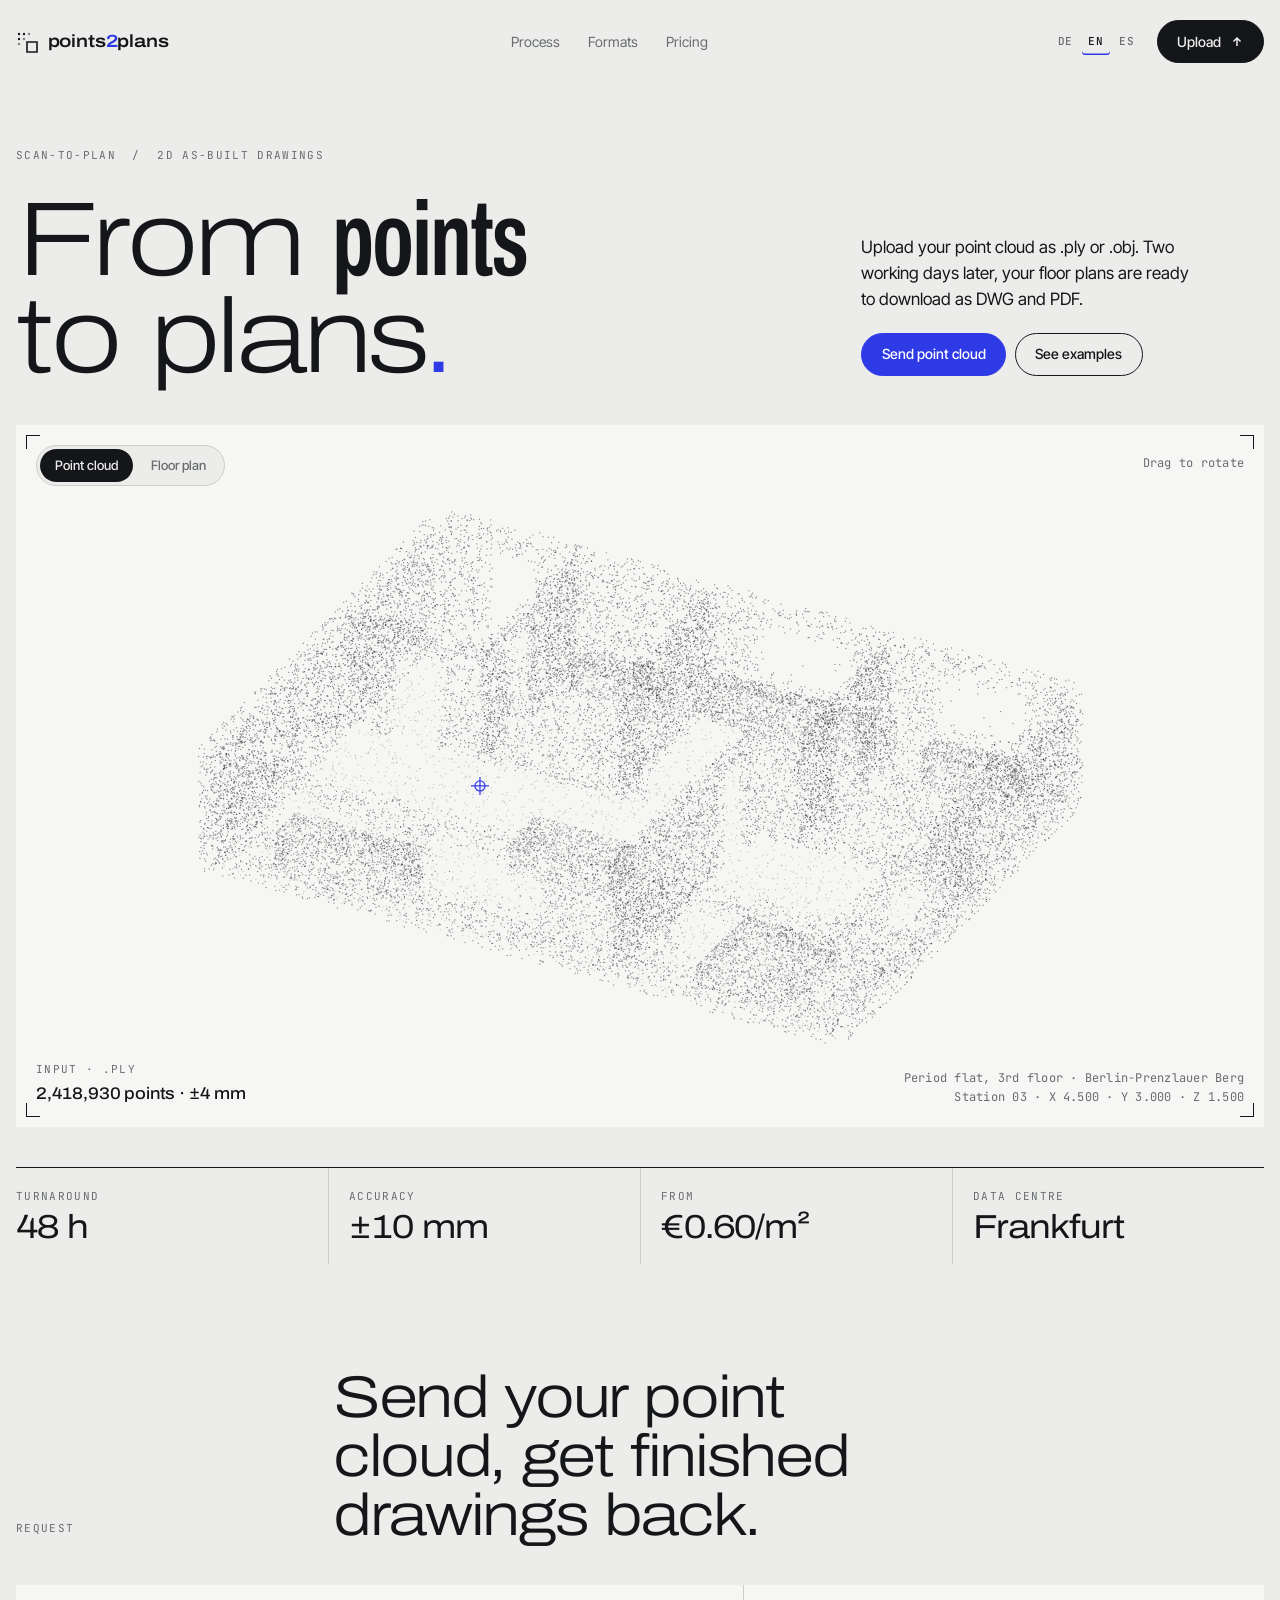
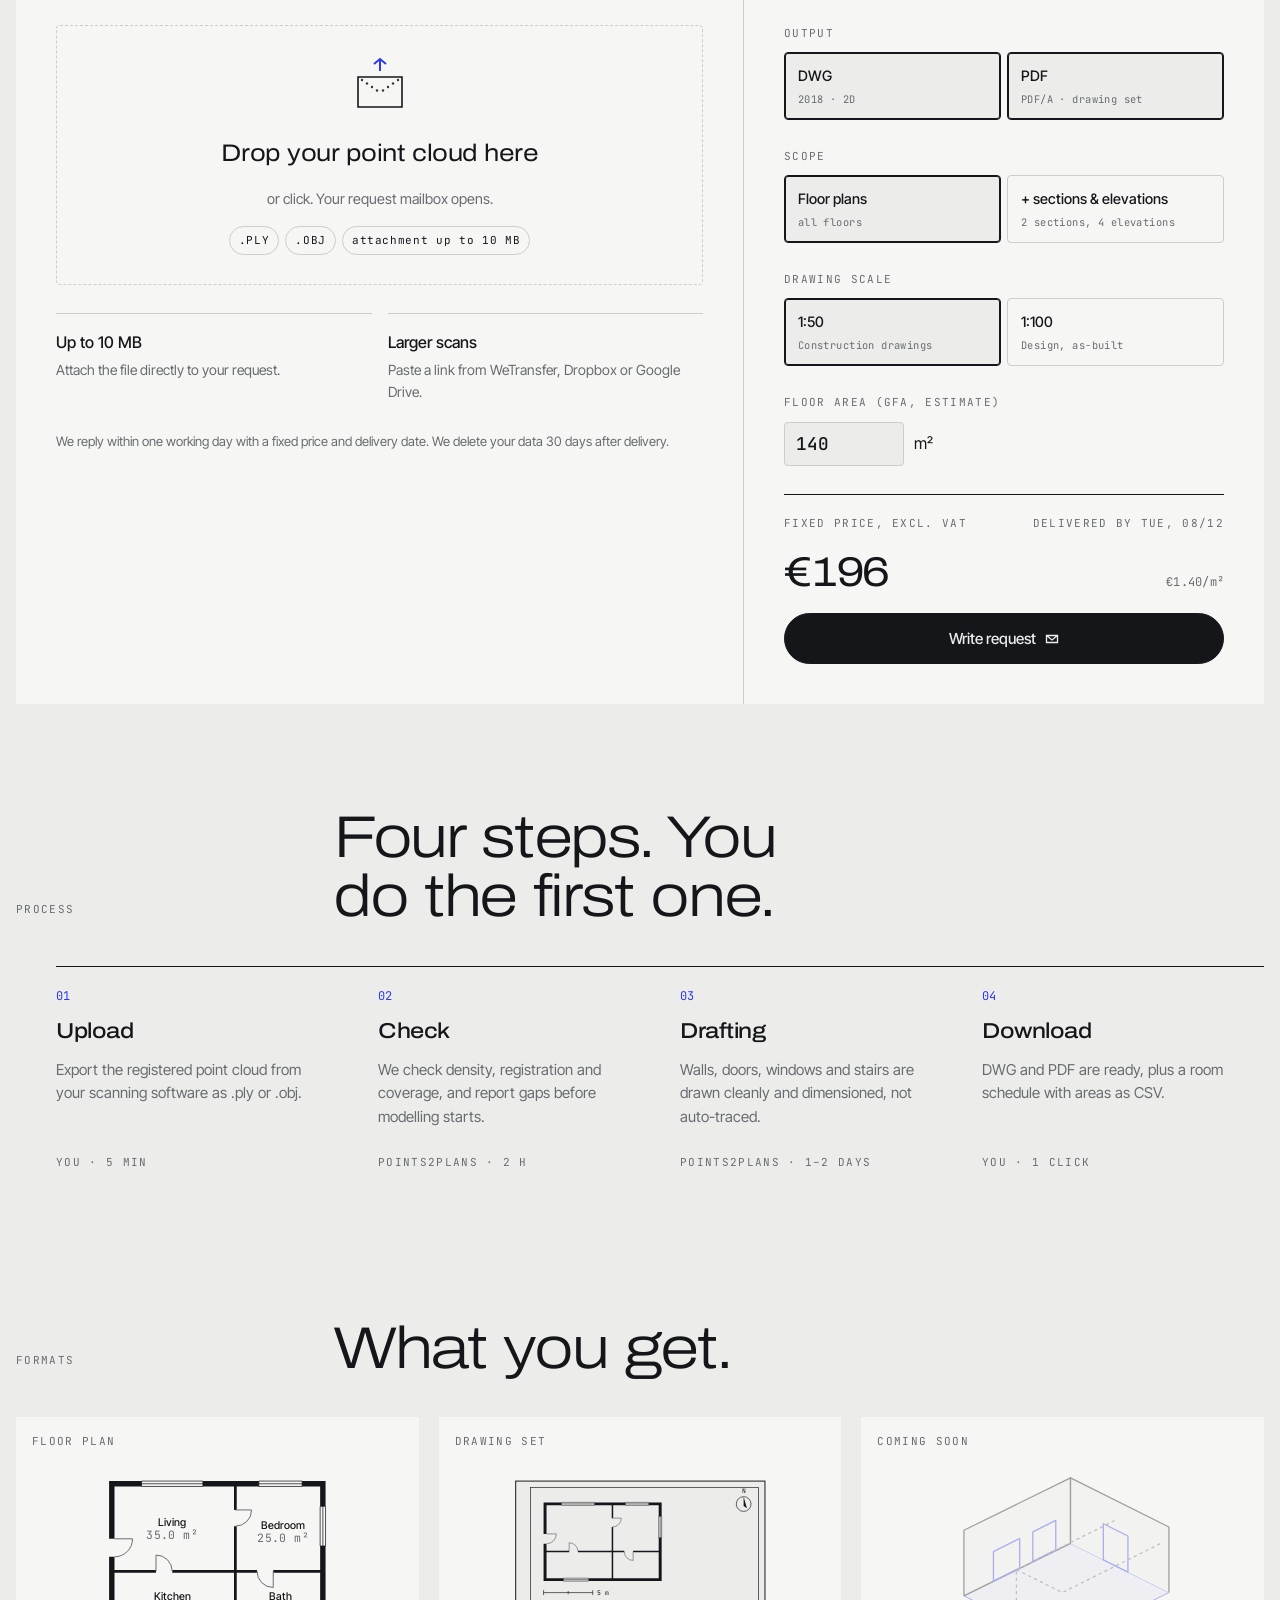
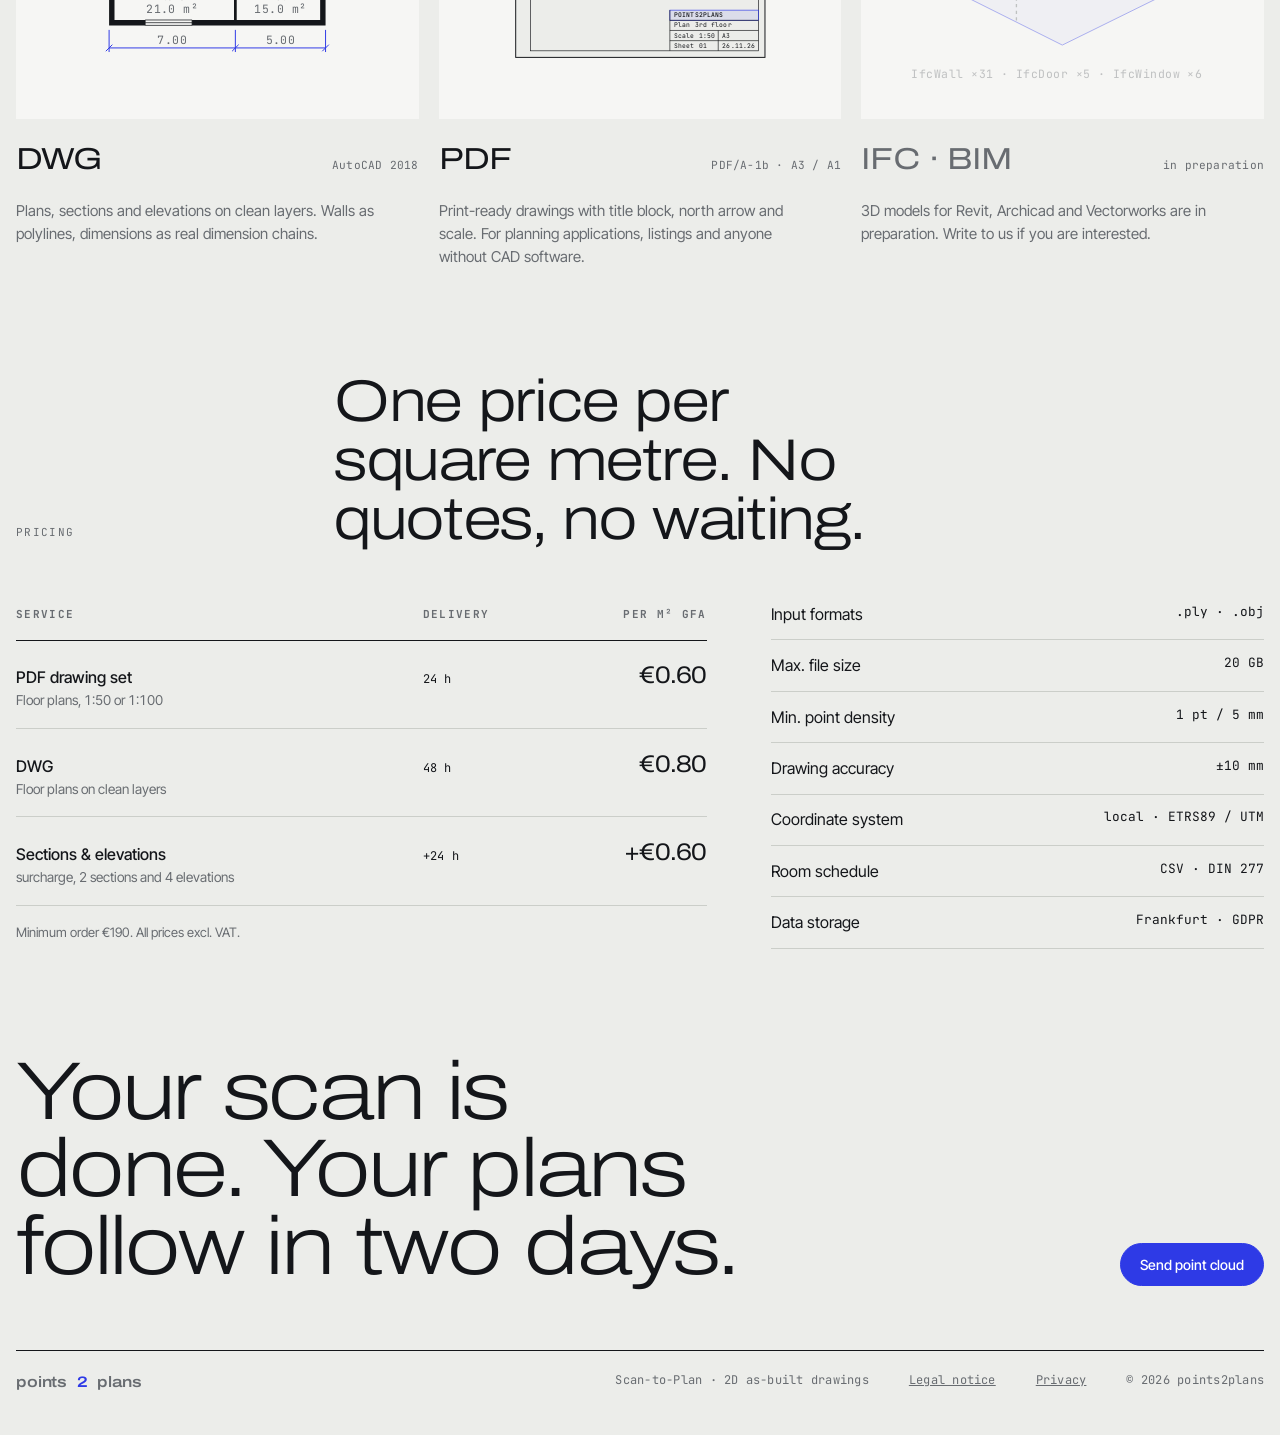
==== commit e6263855: "Planzeichnungen sauber neu gezeichnet" ====
--- a/index.html
+++ b/index.html
@@ -348,6 +348,8 @@
 .svg-accfill{fill:var(--accent-soft); stroke:var(--accent)}
 .svg-mute{stroke:var(--mute); fill:none}
 .svg-text{fill:var(--mute); font-family:var(--f-mono); font-size:7px; letter-spacing:.04em}
+.svg-label{fill:var(--ink); font-family:var(--f-body); font-size:6.5px; font-weight:500}
+.svg-text.tb{font-size:3.9px; letter-spacing:.02em; fill:var(--ink)}
 .svg-paper{fill:var(--paper)}
 @media (max-width:860px){ .formats{grid-template-columns:1fr} }
 
@@ -543,16 +545,20 @@
         <div class="art">
           <span class="label">Grundriss</span>
           <svg viewBox="0 0 200 150" aria-label="Grundriss mit Wänden und Türen">
-            <g class="svg-fill">
-              <path d="M30 22h140v4H30zM30 124h140v4H30zM30 22h4v106h-4zM166 22h4v106h-4z"/>
-              <path d="M34 82h28v1.6H34zM74 82h30v1.6H74zM122 82h44v1.6H122zM100 26h1.6v18h-1.6zM100 56h1.6v26.8h-1.6zM70 83h1.6v41h-1.6z"/>
-            </g>
-            <g class="svg-paper"><rect x="44" y="123.5" width="18" height="5"/><rect x="118" y="123.5" width="26" height="5"/><rect x="165.5" y="40" width="5" height="20"/></g>
-            <g class="svg-ink" stroke-width=".5"><path d="M44 125h18M44 127h18M118 125h26M118 127h26M167.5 40v20M169 40v20"/></g>
-            <g class="svg-mute" stroke-width=".6"><path d="M62 83.6a12 12 0 0 1 12-12M62 83.6V71.6"/><path d="M101.6 44a12 12 0 0 1 12 12h-12"/></g>
-            <g class="svg-acc" stroke-width=".6"><path d="M30 140h140M30 137v6M170 137v6M100 137v6"/></g>
-            <text x="58" y="138" class="svg-text">7,00</text><text x="128" y="138" class="svg-text">7,00</text>
-            <text x="42" y="56" class="svg-text">Wohnen 31,4 m²</text><text x="118" y="104" class="svg-text">Schlafen 18,0 m²</text>
+            <path class="svg-fill" d="M34 22H53.8V25.3H34ZM91.2 22H125.3V25.3H91.2ZM151.7 22H166V25.3H151.7ZM34 106.7H56V110H34ZM84.6 106.7H166V110H84.6ZM34 22H37.3V57.2H34ZM34 68.2H37.3V110H34ZM162.7 22H166V37.4H162.7ZM162.7 61.6H166V110H162.7ZM110.17 25.3H111.83V39.6H110.17ZM110.17 49.5H111.83V106.7H110.17ZM37.3 76.17H62.6V77.83H37.3ZM72.5 76.17H124.2V77.83H72.5ZM134.1 76.17H162.7V77.83H134.1Z"/>
+            <path class="svg-ink" stroke-width="0.45" d="M53.8 22H91.2M53.8 23.65H91.2M53.8 25.3H91.2M53.8 22V25.3M91.2 22V25.3M125.3 22H151.7M125.3 23.65H151.7M125.3 25.3H151.7M125.3 22V25.3M151.7 22V25.3M56 110H84.6M56 108.35H84.6M56 106.7H84.6M56 110V106.7M84.6 110V106.7M166 37.4V61.6M164.35 37.4V61.6M162.7 37.4V61.6M166 37.4H162.7M166 61.6H162.7"/>
+            <path class="svg-mute" stroke-width="0.6" d="M111 39.6L120.9 39.6A9.9 9.9 0 0 1 111 49.5M62.6 77L62.6 67.1A9.9 9.9 0 0 1 72.5 77M37.3 57.2L48.3 57.2A11 11 0 0 1 37.3 68.2M134.1 77L134.1 86.9A9.9 9.9 0 0 1 124.2 77"/>
+            <text x="72.5" y="49.1" text-anchor="middle" class="svg-label">Wohnen</text>
+            <text x="72.5" y="57.1" text-anchor="middle" class="svg-text">35,0 m²</text>
+            <text x="140.15" y="51.3" text-anchor="middle" class="svg-label">Schlafen</text>
+            <text x="140.15" y="59.3" text-anchor="middle" class="svg-text">25,0 m²</text>
+            <text x="72.5" y="94.75" text-anchor="middle" class="svg-label">Küche</text>
+            <text x="72.5" y="102.75" text-anchor="middle" class="svg-text">21,0 m²</text>
+            <text x="138.5" y="94.75" text-anchor="middle" class="svg-label">Bad</text>
+            <text x="138.5" y="102.75" text-anchor="middle" class="svg-text">15,0 m²</text>
+            <path class="svg-acc" stroke-width=".6" d="M34 123.75H166M32 125.75L36 121.75M34 112.75V126.25M109 125.75L113 121.75M111 112.75V126.25M164 125.75L168 121.75M166 112.75V126.25"/>
+            <text x="72.5" y="121.55" text-anchor="middle" class="svg-text">7,00</text>
+            <text x="138.5" y="121.55" text-anchor="middle" class="svg-text">5,00</text>
           </svg>
         </div>
         <h3>DWG <span class="mono">AutoCAD 2018</span></h3>
@@ -562,19 +568,15 @@
         <div class="art">
           <span class="label">Plansatz</span>
           <svg viewBox="0 0 200 150" aria-label="PDF-Planblatt mit Schriftfeld">
-            <rect x="26" y="14" width="148" height="122" class="svg-paper" stroke="none"/>
-            <rect x="26" y="14" width="148" height="122" class="svg-ink" stroke-width=".8"/>
-            <rect x="30" y="18" width="140" height="114" class="svg-ink" stroke-width=".4"/>
-            <g class="svg-fill" opacity=".9"><path d="M42 30h70v2H42zM42 92h70v2H42zM42 30h2v64h-2zM110 30h2v64h-2zM44 60h30v1H44zM78 30h1v31h-1z"/></g>
-            <g class="svg-ink" stroke-width=".4"><path d="M122 100h48M122 108h48M122 116h48M122 124h48M122 100v32M146 108v24"/></g>
-            <rect x="122" y="100" width="48" height="8" class="svg-accfill" stroke-width=".4"/>
-            <text x="125" y="106" class="svg-text" style="font-size:5px">POINTS2PLANS</text>
-            <text x="125" y="114" class="svg-text" style="font-size:4.5px">Grundriss 3. OG</text>
-            <text x="125" y="122" class="svg-text" style="font-size:4.5px">M 1:50</text>
-            <text x="149" y="122" class="svg-text" style="font-size:4.5px">A3</text>
-            <text x="125" y="130" class="svg-text" style="font-size:4.5px">Blatt 01</text>
-            <text x="149" y="130" class="svg-text" style="font-size:4.5px">26.11.26</text>
-            <g class="svg-mute" stroke-width=".4"><path d="M42 100h70M42 98v4M112 98v4"/></g>
+            <rect x="24" y="22" width="152" height="107.5" class="svg-paper"/>
+            <rect x="24" y="22" width="152" height="107.5" class="svg-ink" stroke-width=".6"/>
+            <rect x="33" y="26" width="139" height="99.5" class="svg-ink" stroke-width=".4"/>
+            <path class="svg-fill" d="M41 35H51.8V36.8H41ZM72.2 35H90.8V36.8H72.2ZM105.2 35H113V36.8H105.2ZM41 81.2H53V83H41ZM68.6 81.2H113V83H68.6ZM41 35H42.8V54.2H41ZM41 60.2H42.8V83H41ZM111.2 35H113V43.4H111.2ZM111.2 56.6H113V83H111.2ZM82.55 36.8H83.45V44.6H82.55ZM82.55 50H83.45V81.2H82.55ZM42.8 64.55H56.6V65.45H42.8ZM62 64.55H90.2V65.45H62ZM95.6 64.55H111.2V65.45H95.6Z"/>
+            <path class="svg-ink" stroke-width="0.32" d="M51.8 35H72.2M51.8 35.9H72.2M51.8 36.8H72.2M51.8 35V36.8M72.2 35V36.8M90.8 35H105.2M90.8 35.9H105.2M90.8 36.8H105.2M90.8 35V36.8M105.2 35V36.8M53 83H68.6M53 82.1H68.6M53 81.2H68.6M53 83V81.2M68.6 83V81.2M113 43.4V56.6M112.1 43.4V56.6M111.2 43.4V56.6M113 43.4H111.2M113 56.6H111.2"/>
+            <path class="svg-mute" stroke-width="0.42" d="M83 44.6L88.4 44.6A5.4 5.4 0 0 1 83 50M56.6 65L56.6 59.6A5.4 5.4 0 0 1 62 65M42.8 54.2L48.8 54.2A6 6 0 0 1 42.8 60.2M95.6 65L95.6 70.4A5.4 5.4 0 0 1 90.2 65"/>
+            <path class="svg-ink" stroke-width=".4" d="M41 90h30M41 88.5v3M71 88.5v3M56 89v2"/><text x="73.5" y="91.4" class="svg-text tb">5 m</text>
+            <circle cx="163" cy="36" r="4.5" class="svg-ink" stroke-width=".4"/><path class="svg-fill" d="M163 31.5L165 38.5L163 37.2Z"/><text x="163" y="29.5" text-anchor="middle" class="svg-text tb">N</text>
+            <rect x="118" y="100.7" width="54" height="6.2" class="svg-accfill" stroke-width=".4"/><path class="svg-ink" stroke-width=".4" d="M118 100.7V125.5M118 106.9H172M118 113.1H172M118 119.3H172M147.5 113.1V125.5"/><text x="120.5" y="105" class="svg-text tb" font-weight="500">POINTS2PLANS</text><text x="120.5" y="111.2" class="svg-text tb">Grundriss 3. OG</text><text x="120.5" y="117.4" class="svg-text tb">M 1:50</text><text x="150" y="117.4" class="svg-text tb">A3</text><text x="120.5" y="123.6" class="svg-text tb">Blatt 01</text><text x="150" y="123.6" class="svg-text tb">26.11.26</text>
           </svg>
         </div>
         <h3>PDF <span class="mono">PDF/A-1b · A3 / A1</span></h3>
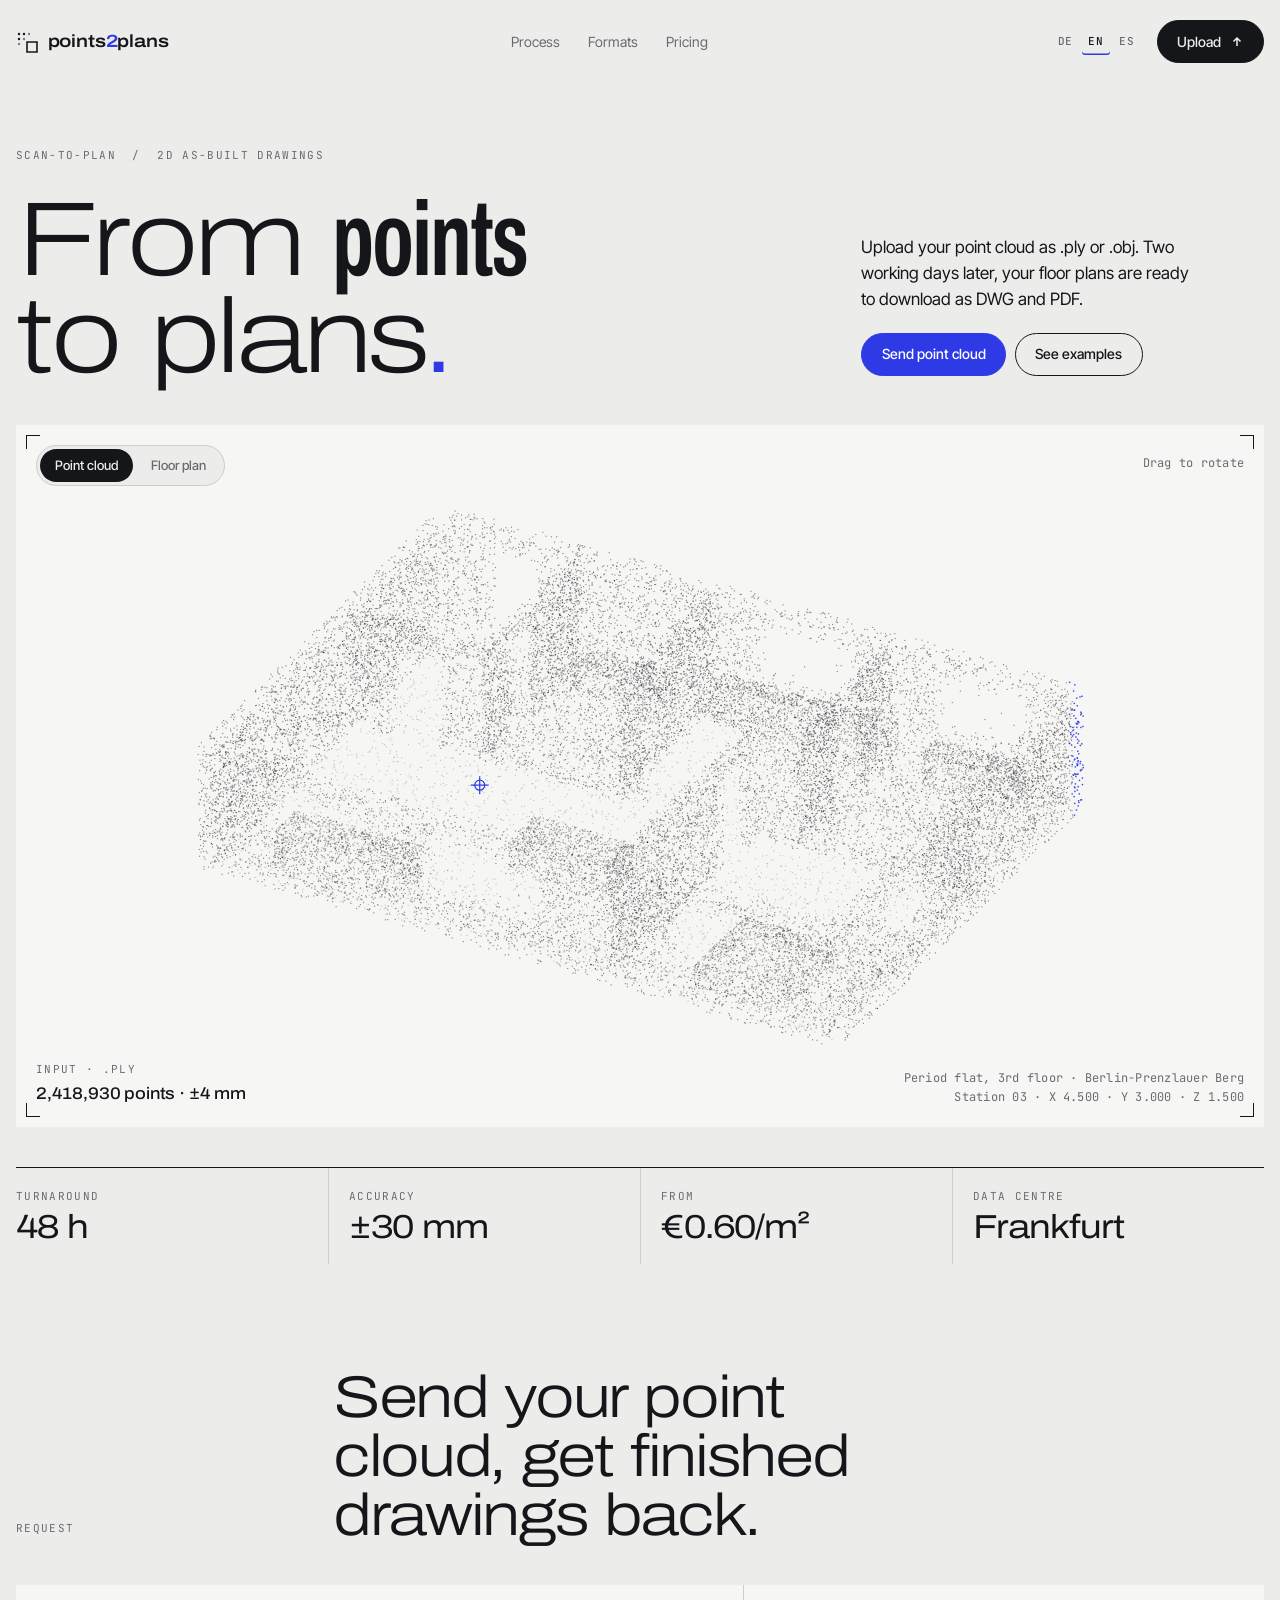
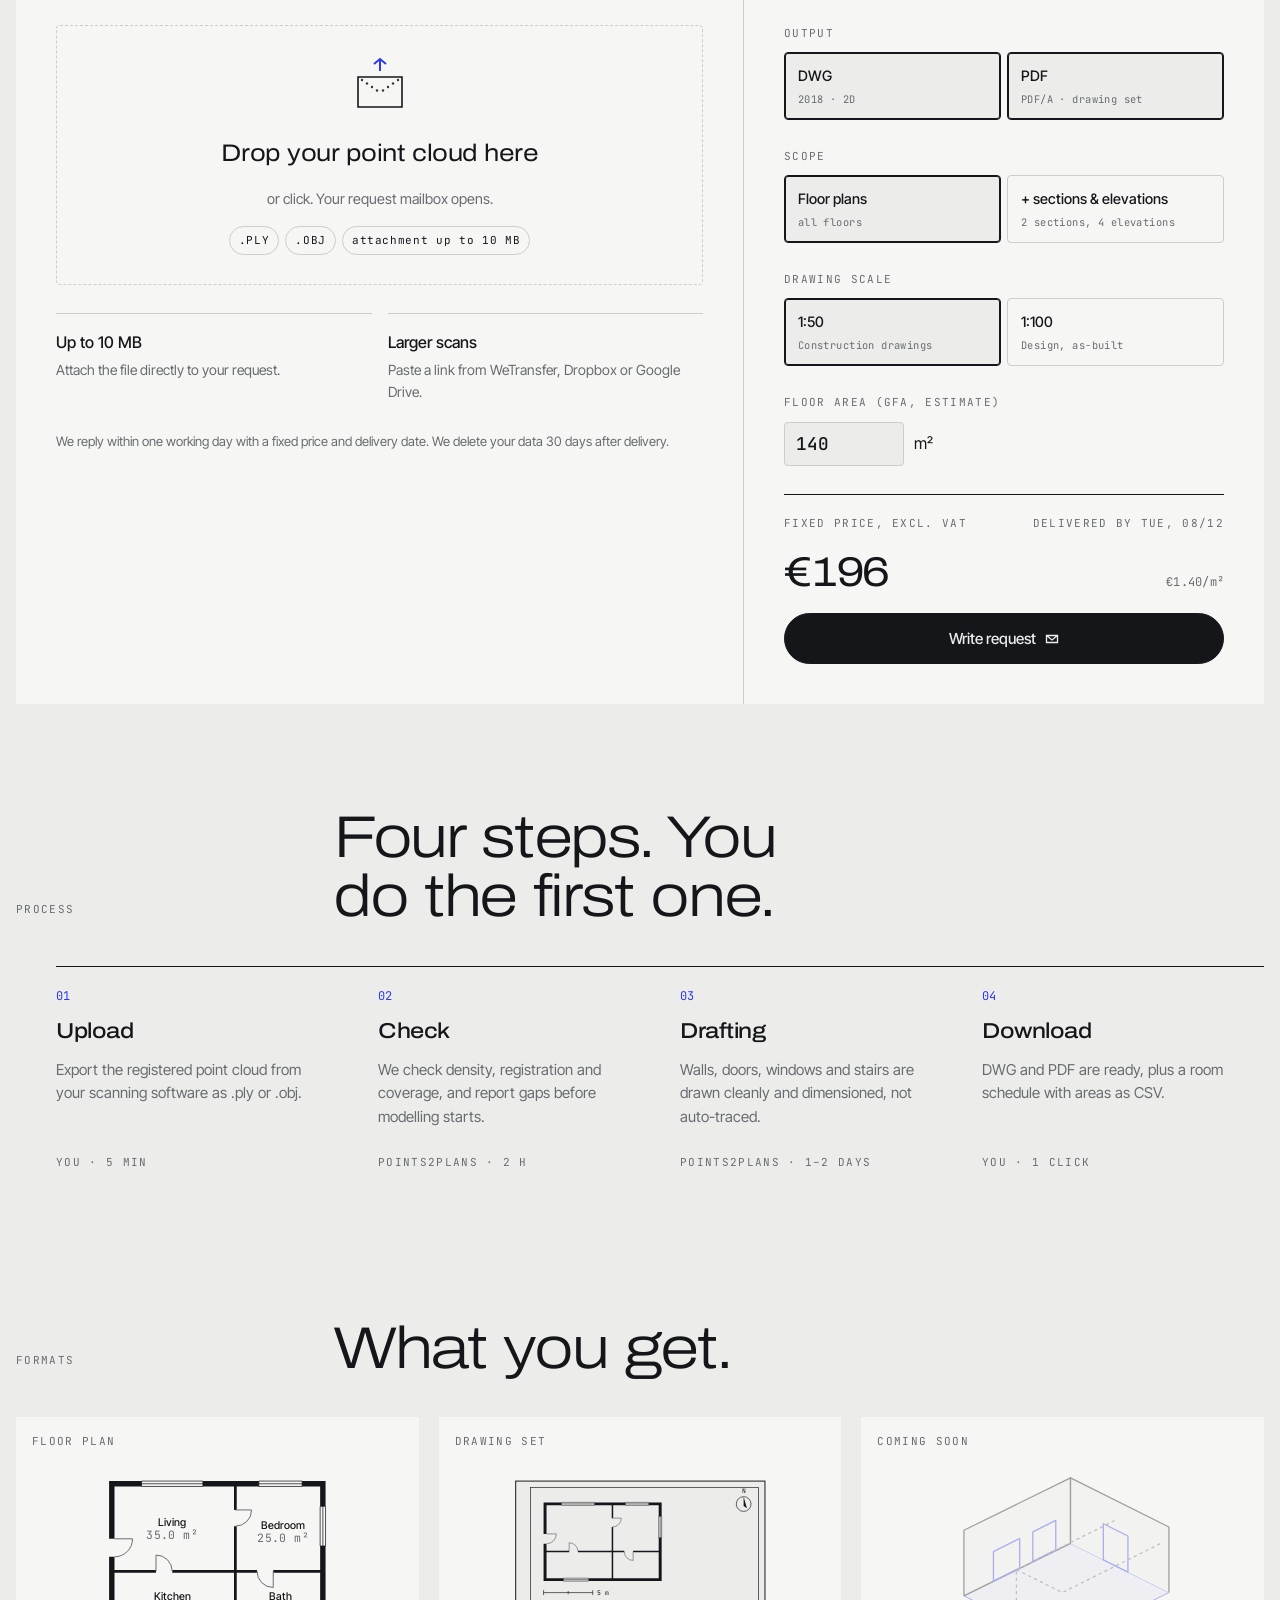
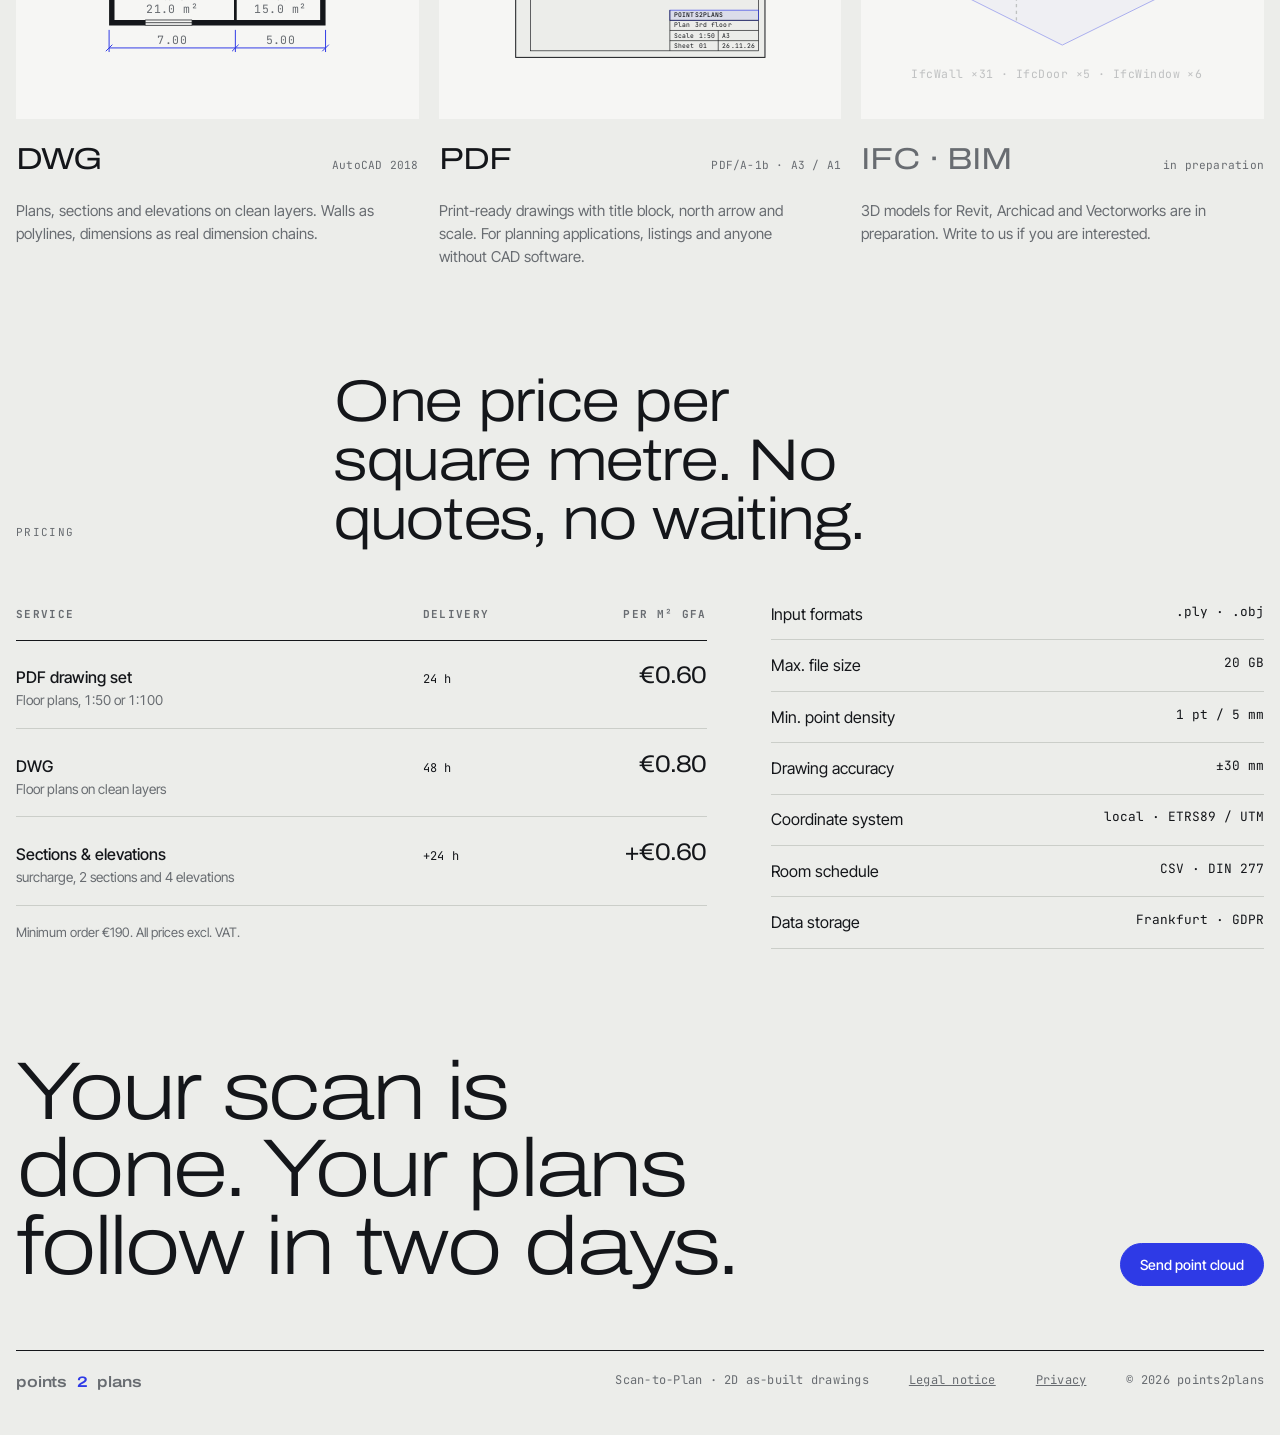
==== commit 7c2b376d: "Viewer: Eingangstür sauber, Genauigkeit ±30 mm" ====
--- a/index.html
+++ b/index.html
@@ -125,7 +125,8 @@
 .modes button[aria-pressed="true"]{background:var(--ink); color:var(--paper)}
 .readout{position:absolute; left:var(--s1); bottom:var(--s1); display:flex; flex-direction:column; gap:.2rem; pointer-events:none}
 .readout .big{font-family:var(--f-display); font-variation-settings:"wdth" 110; font-weight:500; font-size:1.05rem; letter-spacing:-.01em}
-.coords{position:absolute; right:var(--s1); bottom:var(--s1); text-align:right; color:var(--mute); pointer-events:none; line-height:1.6}
+.coords{position:absolute; right:var(--s1); bottom:var(--s1); text-align:right; color:var(--mute); pointer-events:none; line-height:1.6; transition:opacity .4s}
+.viewer.is-plan .coords{opacity:0}
 .hint{position:absolute; right:var(--s1); top:calc(var(--s1) + .55rem); color:var(--mute); pointer-events:none}
 @media (max-width:700px){
   .viewer{aspect-ratio:4/5}
@@ -445,7 +446,7 @@
 
   <div class="facts">
     <div><span class="label">Lieferzeit</span><strong>48 h</strong></div>
-    <div><span class="label">Genauigkeit</span><strong>±10 mm</strong></div>
+    <div><span class="label">Genauigkeit</span><strong>±30 mm</strong></div>
     <div><span class="label">Ab</span><strong>0,60 €/m²</strong></div>
     <div><span class="label">Rechenzentrum</span><strong>Frankfurt</strong></div>
   </div>
@@ -630,7 +631,7 @@
           <dt>Eingangsformate</dt><dd>.ply · .obj</dd>
           <dt>Max. Dateigröße</dt><dd>20 GB</dd>
           <dt>Min. Punktdichte</dt><dd>1 Pkt / 5 mm</dd>
-          <dt>Zeichengenauigkeit</dt><dd>±10 mm</dd>
+          <dt>Zeichengenauigkeit</dt><dd>±30 mm</dd>
           <dt>Koordinatensystem</dt><dd>lokal · ETRS89 / UTM</dd>
           <dt>Raumbuch</dt><dd>CSV · DIN 277</dd>
           <dt>Datenhaltung</dt><dd>Frankfurt · DSGVO</dd>
@@ -756,14 +757,14 @@
   ];
   // Door gaps: [x0,y0,x1,y1,swingSide, lintelZ]
   const doors = [
-    [1,6,2,6,-1,2.1],[1,10,2,10,-1,2.1],[9,4.6,9,5.5,1,2.1],[3,7,3,7.9,1,2.1],[10,7.5,10,8.4,-1,2.1]
+    [1,6,2,6,-1,2.1],[1,10,2,10,-1,2.1],[9,4.6,9,5.5,1,2.1],[3,7,3,7.9,-1,2.1],[10,7.5,10,8.4,-1,2.1]
   ];
   const openings = [[6.6,6,9,6,2.4]];
   const windows = [ // [x0,y0,x1,y1] along outer walls
     [1.5,0,3.5,0],[5,0,7.5,0],[10.5,0,12.5,0],[14,2,14,4],[7,10,9,10],[11,10,13,10]
   ];
   const rooms = [
-    ["Wohnen",4.5,3,54.0],["Schlafen",11.5,3,30.0],["Flur",1.5,8,12.0],["Bad",4.5,8,12.0],["Küche",8,8,16.0],["Arbeiten",12,8,16.0]
+    ["Wohnen",4.5,3,54.0],["Schlafen",11.5,3,30.0],["Flur",1.5,7.4,12.0],["Bad",4.75,8.3,12.0],["Küche",8,8,16.0],["Arbeiten",12,8,16.0]
   ];
   const boxes = [ // x0,y0,x1,y1,h
     [1.2,.6,4,1.5,.8],[5.4,2.5,7.6,3.6,.75],[10.6,.5,12.6,2.6,.5],[6.3,9.3,9.7,9.82,.9],[3.3,9.1,5,9.82,.55],[11,9.2,13,9.82,.75]
@@ -840,8 +841,10 @@
   const poly = (arr) => { ctx.beginPath(); for (let i=0;i<arr.length;i++){ const p=proj(arr[i][0],arr[i][1],arr[i][2],tmp); i?ctx.lineTo(p[0],p[1]):ctx.moveTo(p[0],p[1]); } ctx.closePath(); };
   const wallCorners = (w, z) => {
     const [x0,y0,x1,y1,t] = w, len=Math.hypot(x1-x0,y1-y0), nx=-(y1-y0)/len*t/2, ny=(x1-x0)/len*t/2;
-    const ex=(x1-x0)/len*t/2*(w[5]?1:0), ey=(y1-y0)/len*t/2*(w[5]?1:0);
-    return [[x0+nx-ex,y0+ny-ey,z],[x1+nx+ex,y1+ny+ey,z],[x1-nx+ex,y1-ny+ey,z],[x0-nx-ex,y0-ny-ey,z]];
+    const corner = (x,y) => w[5] && (x===0||x===14) && (y===0||y===10);
+    const ux=(x1-x0)/len*t/2, uy=(y1-y0)/len*t/2;
+    const sx=corner(x0,y0)?ux:0, sy=corner(x0,y0)?uy:0, exx=corner(x1,y1)?ux:0, eyy=corner(x1,y1)?uy:0;
+    return [[x0+nx-sx,y0+ny-sy,z],[x1+nx+exx,y1+ny+eyy,z],[x1-nx+exx,y1-ny+eyy,z],[x0-nx-sx,y0-ny-sy,z]];
   };
 
   let t0 = performance.now();
@@ -854,8 +857,8 @@
       else if (!reduce) yaw += .0022;
     }
     const pitch = cur.pitch*Math.PI/180; cp=Math.cos(pitch); sp=Math.sin(pitch); cyw=Math.cos(yaw); syw=Math.sin(yaw); zs=cur.zs;
-    S = Math.min(W/16.5, Hc/(11 + 3*(1-sp))) * (W<700 ? .95 : .9);
-    cx = W/2; cy = Hc/2 + (W<700 ? Hc*.03 : 0);
+    S = Math.min(W/16.5, Hc/(11 + 3*(1-sp) + 2.2*cur.planA)) * (W<700 ? .95 : .9);
+    cx = W/2; cy = Hc/2 + (W<700 ? Hc*.03 : 0) - cur.planA*Hc*.025;
 
     ctx.setTransform(dpr,0,0,dpr,0,0);
     ctx.clearRect(0,0,W,Hc);
@@ -947,7 +950,9 @@
       // doors
       ctx.strokeStyle = rgba(col.mute, a); ctx.lineWidth=.8;
       doors.forEach(d => {
-        const [x0,y0,x1,y1,s] = d, len=Math.hypot(x1-x0,y1-y0), ux=(x1-x0)/len, uy=(y1-y0)/len, nx=-uy*s, ny=ux*s;
+        const [ax,ay,x1,y1,s] = d, len=Math.hypot(x1-ax,y1-ay), ux=(x1-ax)/len, uy=(y1-ay)/len, nx=-uy*s, ny=ux*s;
+        const outer = (ay===y1 && (ay===0||ay===10)) || (ax===x1 && (ax===0||ax===14));
+        const off = outer ? .18 : .07, x0 = ax+nx*off, y0 = ay+ny*off;
         ctx.beginPath();
         for (let i=0;i<=16;i++){ const th=i/16*Math.PI/2; const x=x0+(ux*Math.cos(th)+nx*Math.sin(th))*len, y=y0+(uy*Math.cos(th)+ny*Math.sin(th))*len; proj(x,y,0,tmp); i?ctx.lineTo(tmp[0],tmp[1]):ctx.moveTo(tmp[0],tmp[1]); }
         proj(x0,y0,0,tmp); ctx.lineTo(tmp[0],tmp[1]); ctx.stroke();
@@ -1000,6 +1005,7 @@
   const bimRo = `IFC 4 · ${walls.length} IfcWall · ${doors.length} IfcDoor · ${windows.length} IfcWindow`;
   const btns = [...document.querySelectorAll('.modes button')];
   const setMode = m => {
+    viewer.classList.toggle('is-plan', m === 'plan');
     mode = m; btns.forEach(b => b.setAttribute('aria-pressed', b.dataset.mode===m));
     document.getElementById('ro-k').textContent = D.ro[m][0];
     document.getElementById('ro-v').textContent = D.ro[m][1] || bimRo;
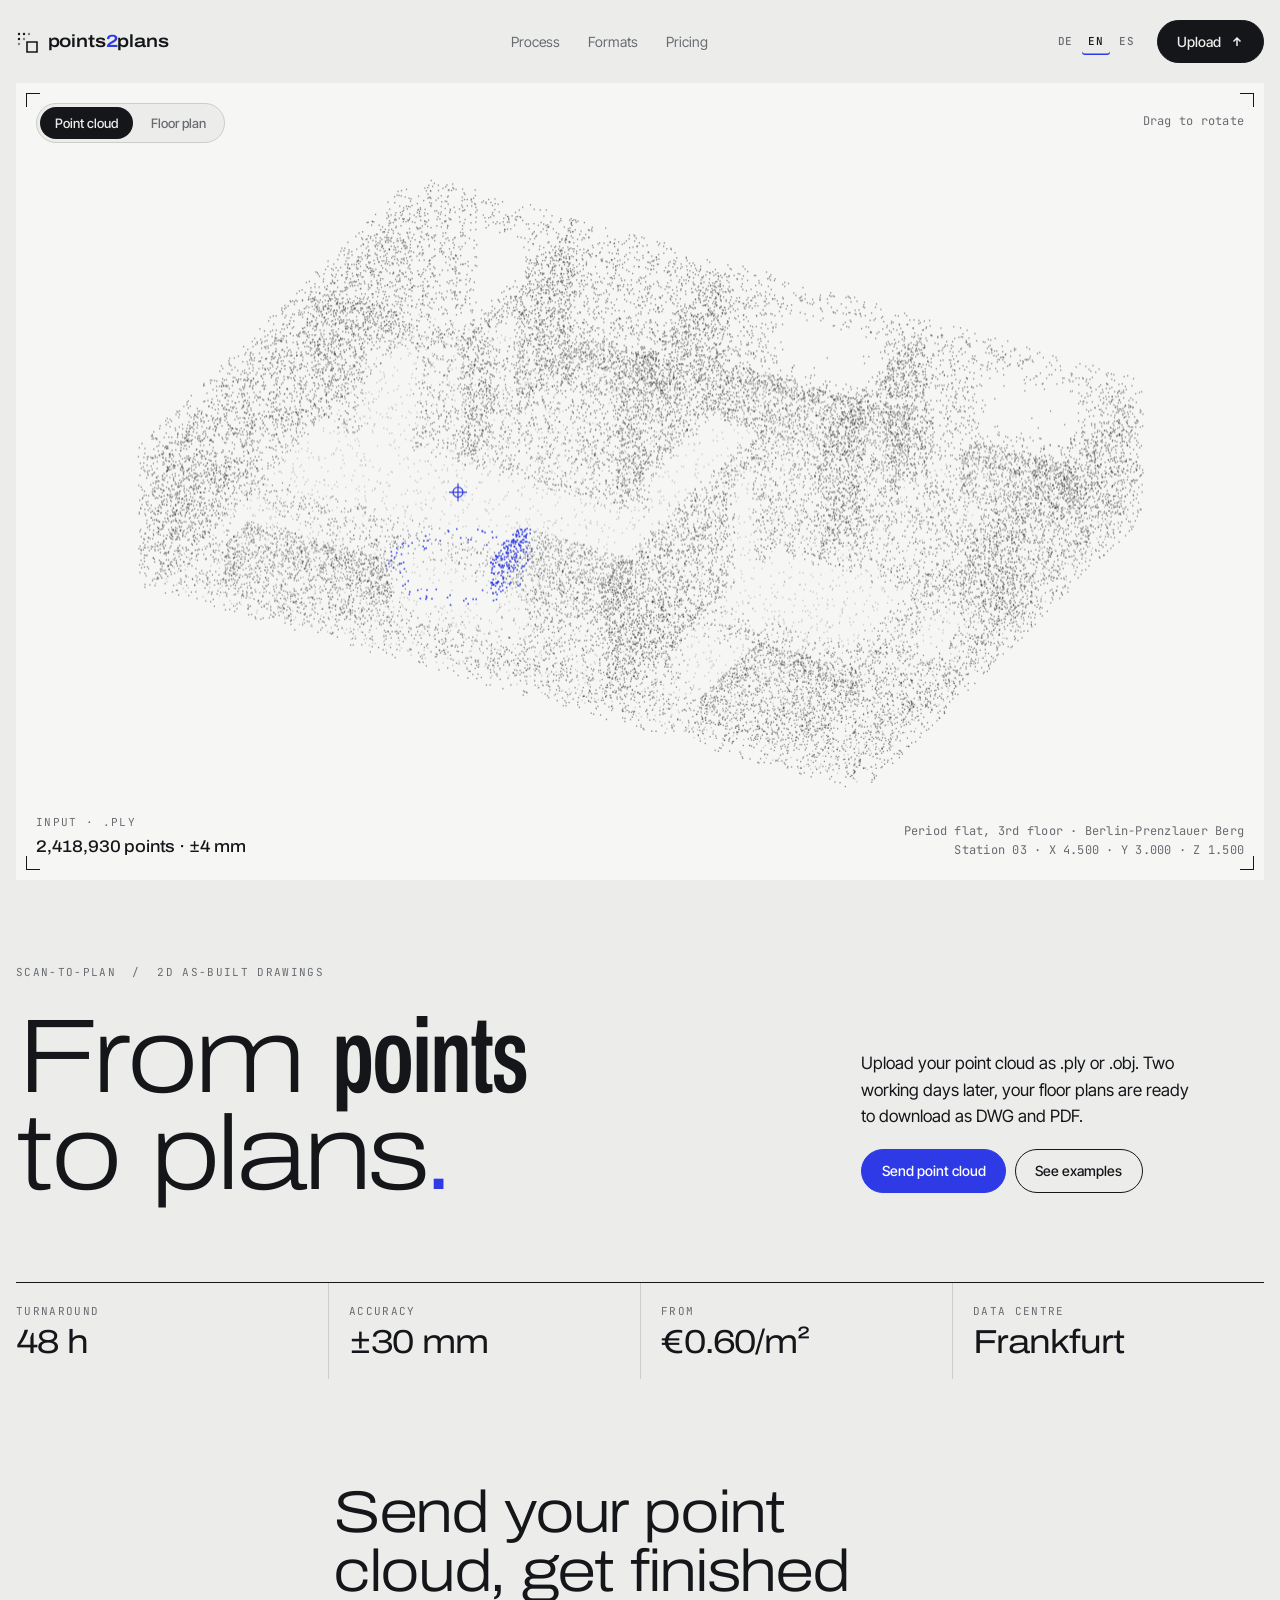
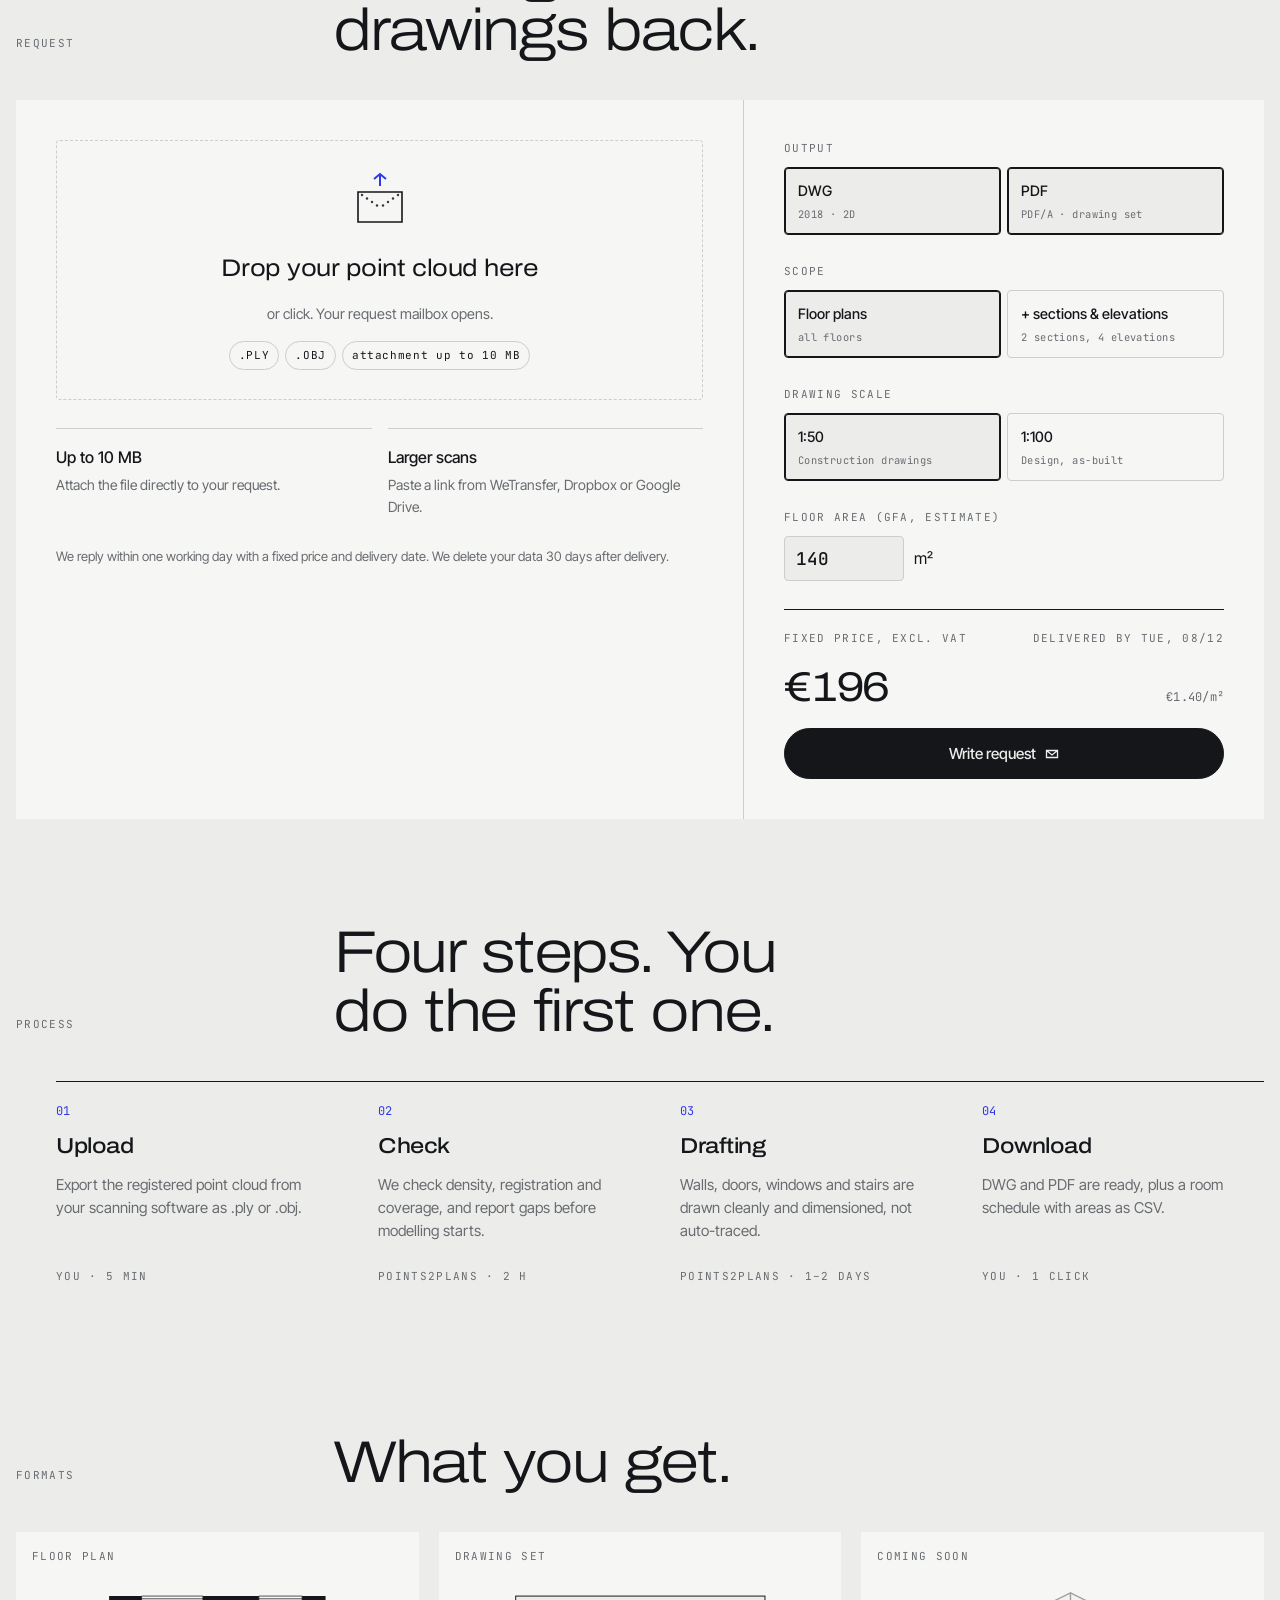
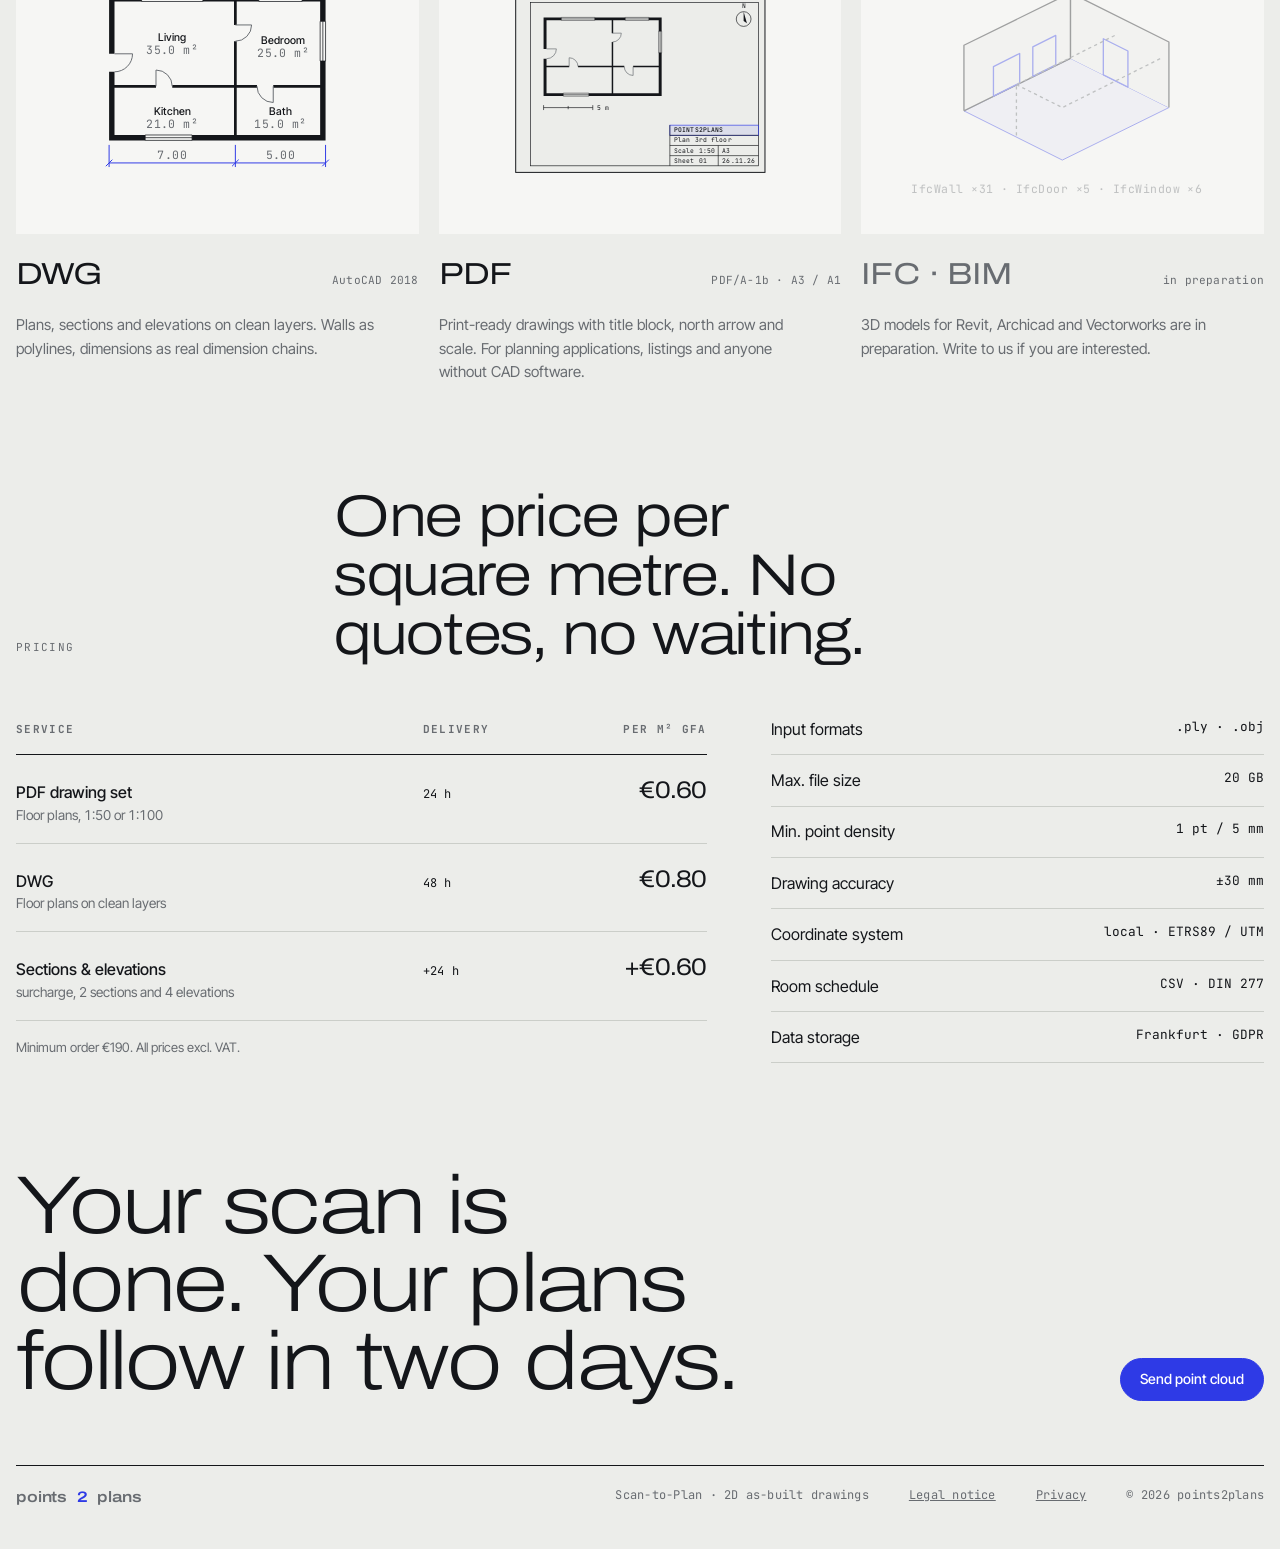
==== commit 64192169: "Startseite: Punktwolken-Viewer füllt den ersten Bildschirm, Hero-Text folgt darunter Co-Authored-By:" ====
--- a/index.html
+++ b/index.html
@@ -135,6 +135,10 @@
   .modes{left:50%; transform:translateX(-50%); top:var(--s0)}
   .modes button{padding:.55rem .65rem; font-size:.75rem}
 }
+
+/* ---------- Einstieg: Nav + Viewer füllen den ersten Bildschirm ---------- */
+.intro{display:flex; flex-direction:column; height:100vh; height:100svh; min-height:520px; padding-bottom:var(--s1)}
+.intro .viewer{flex:1 1 auto; aspect-ratio:auto; min-height:0}
 
 /* ---------- Strip of facts ---------- */
 .facts{display:grid; grid-template-columns:repeat(4,1fr); border-top:1px solid var(--ink); margin-top:var(--s3)}
@@ -391,6 +395,7 @@
 <body>
 
 <div class="wrap">
+  <div class="intro" id="top">
   <nav class="nav" aria-label="Hauptnavigation">
     <a class="logo" href="#top" aria-label="points2plans Startseite">
       <svg viewBox="0 0 22 22" aria-hidden="true">
@@ -416,7 +421,24 @@
     </div>
   </nav>
 
-  <header class="hero" id="top">
+  <div class="viewer" id="viewer">
+    <canvas id="cv" aria-label="Animierte Punktwolke einer Wohnung, die sich in einen Grundriss verwandelt" role="img"></canvas>
+    <span class="crop tl"></span><span class="crop tr"></span><span class="crop bl"></span><span class="crop br"></span>
+    <div class="modes" role="group" aria-label="Ansicht wählen">
+      <button type="button" data-mode="cloud" aria-pressed="true">Punktwolke</button>
+      <button type="button" data-mode="plan" aria-pressed="false">Grundriss</button>
+      <!-- 3D später wieder einschalten: <button type="button" data-mode="bim" aria-pressed="false">BIM</button> -->
+    </div>
+    <span class="hint mono">Ziehen zum Drehen</span>
+    <div class="readout">
+      <span class="label" id="ro-k">Eingang · .ply</span>
+      <span class="big" id="ro-v">2.418.930 Punkte · ±4 mm</span>
+    </div>
+    <div class="coords mono" id="coords">Altbau, 3. OG · Berlin-Prenzlauer Berg<br>Station 03 · X 4.500 · Y 3.000 · Z 1.500</div>
+  </div>
+  </div>
+
+  <header class="hero">
     <span class="eyebrow label">Scan-to-Plan &nbsp;/&nbsp; 2D-Bestandspläne</span>
     <h1>Aus <em>Punkten</em> werden Pläne<span class="dot">.</span></h1>
     <div class="lede">
@@ -427,22 +449,6 @@
       </div>
     </div>
   </header>
-
-  <div class="viewer" id="viewer">
-    <canvas id="cv" aria-label="Animierte Punktwolke einer Wohnung, die sich in einen Grundriss verwandelt" role="img"></canvas>
-    <span class="crop tl"></span><span class="crop tr"></span><span class="crop bl"></span><span class="crop br"></span>
-    <div class="modes" role="group" aria-label="Ansicht wählen">
-      <button type="button" data-mode="cloud" aria-pressed="true">Punktwolke</button>
-      <button type="button" data-mode="plan" aria-pressed="false">Grundriss</button>
-      <!-- 3D später wieder einschalten: <button type="button" data-mode="bim" aria-pressed="false">BIM</button> -->
-    </div>
-    <span class="hint mono">Ziehen zum Drehen</span>
-    <div class="readout">
-      <span class="label" id="ro-k">Eingang · .ply</span>
-      <span class="big" id="ro-v">2.418.930 Punkte · ±4 mm</span>
-    </div>
-    <div class="coords mono" id="coords">Altbau, 3. OG · Berlin-Prenzlauer Berg<br>Station 03 · X 4.500 · Y 3.000 · Z 1.500</div>
-  </div>
 
   <div class="facts">
     <div><span class="label">Lieferzeit</span><strong>48 h</strong></div>
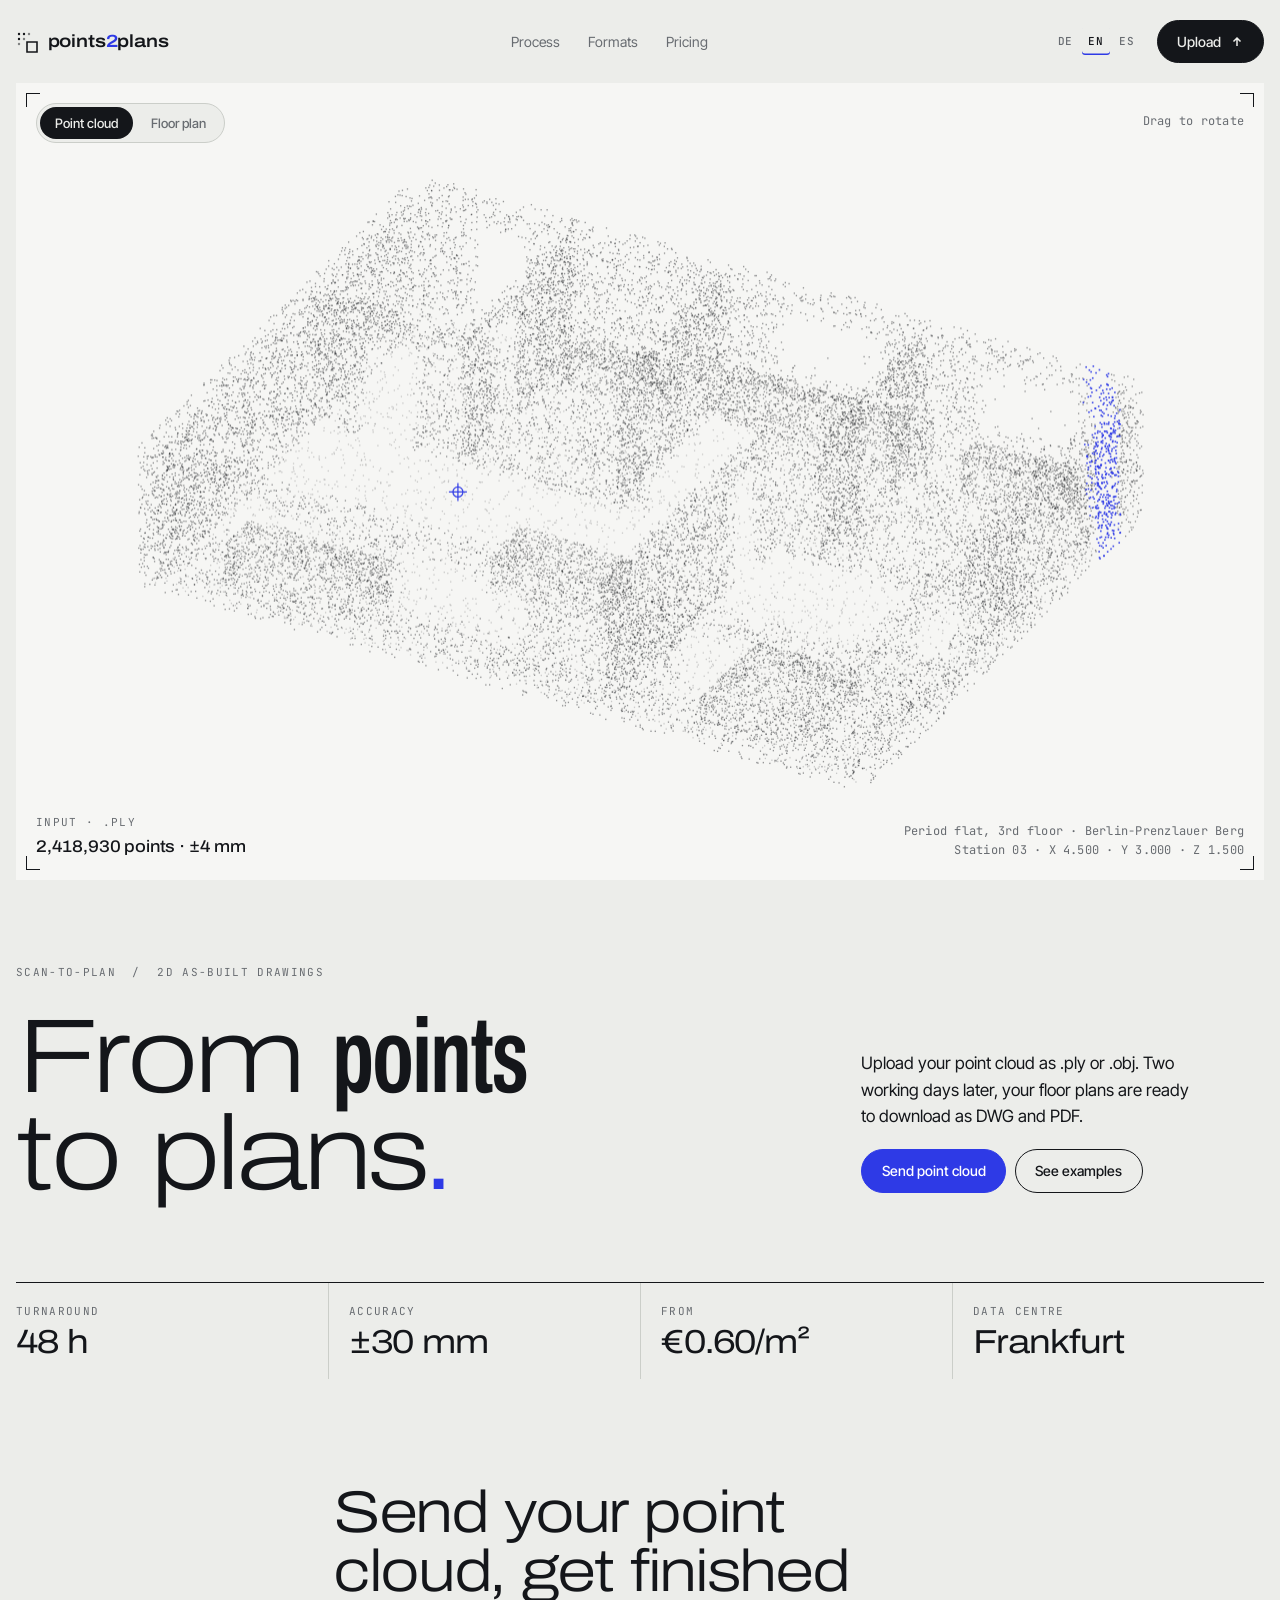
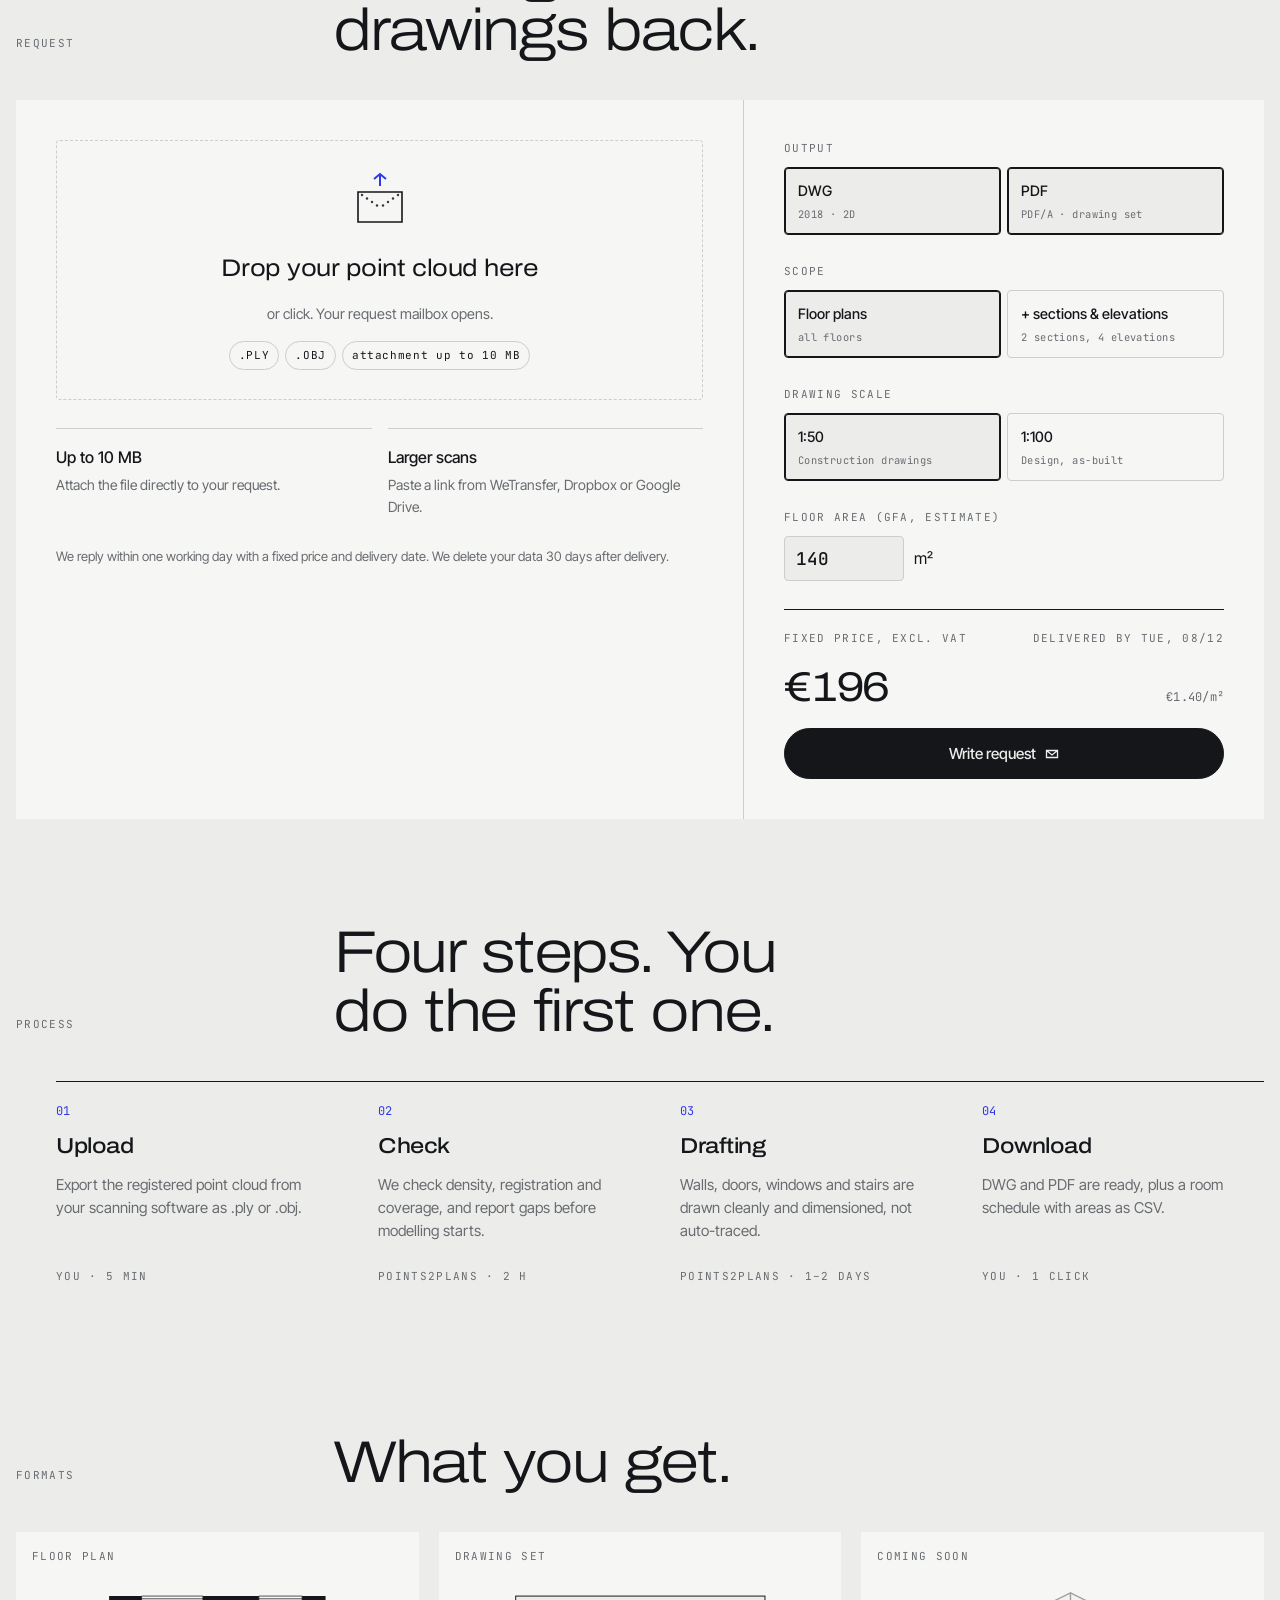
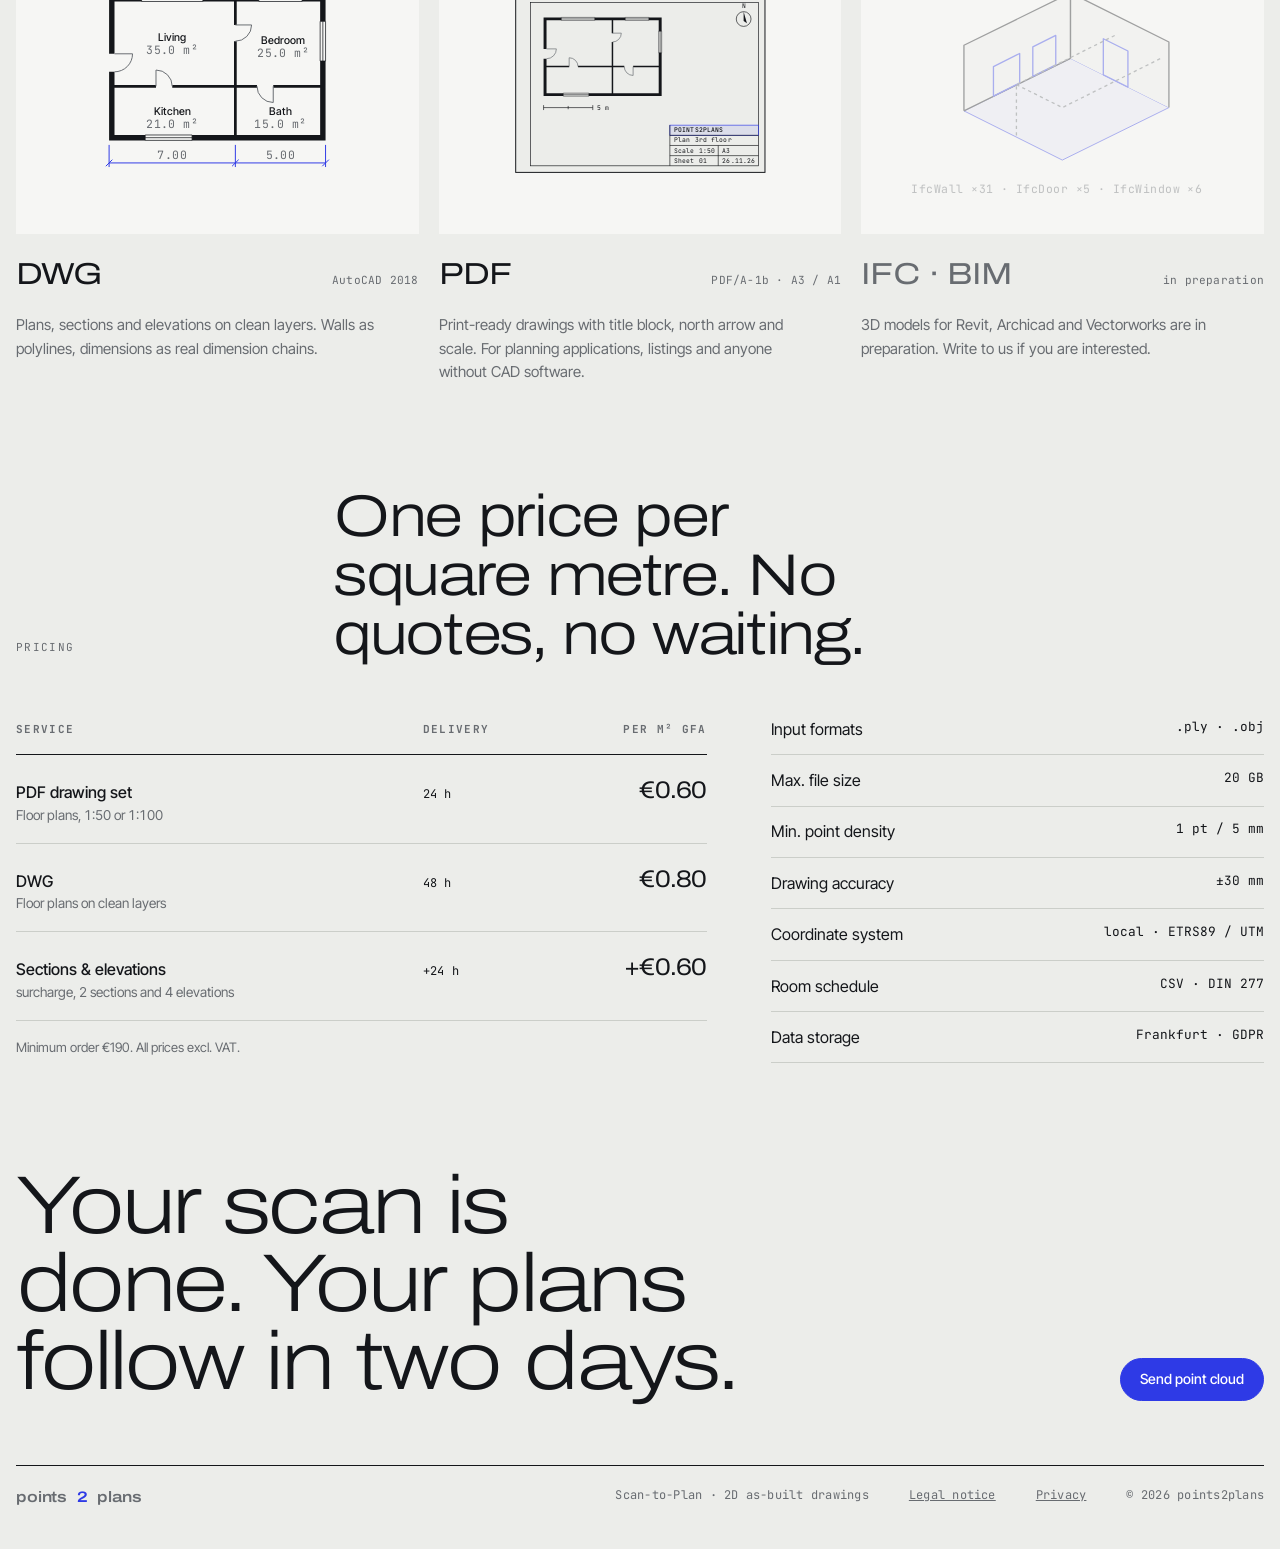
==== commit 31ef4193: "Mobile Navigation: Hochladen-Button bleibt innerhalb des Rands Co-Authored-By: Claude Opus 5.5 <nore" ====
--- a/index.html
+++ b/index.html
@@ -91,7 +91,15 @@
 .lang button:hover{color:var(--ink)}
 .lang button[aria-pressed="true"]{color:var(--ink); box-shadow:inset 0 -1.5px 0 var(--accent)}
 @media (max-width:760px){ .nav ul{display:none} }
-@media (max-width:420px){ .nav-r .btn{padding:.75rem .9rem} }
+@media (max-width:460px){
+  .nav{gap:.5rem}
+  .nav-r{gap:.35rem}
+  .logo{gap:.45rem; font-size:1rem}
+  .lang button{padding:.5rem .3rem}
+  .nav-r .btn{padding:.7rem .85rem}
+  .nav-r .btn svg{display:none}
+}
+@media (max-width:350px){ .logo span{display:none} }
 
 /* ---------- Hero ---------- */
 .hero{padding-block:var(--s4) var(--s3); display:grid; grid-template-columns:repeat(12,1fr); gap:var(--s2) var(--s1); align-items:end}
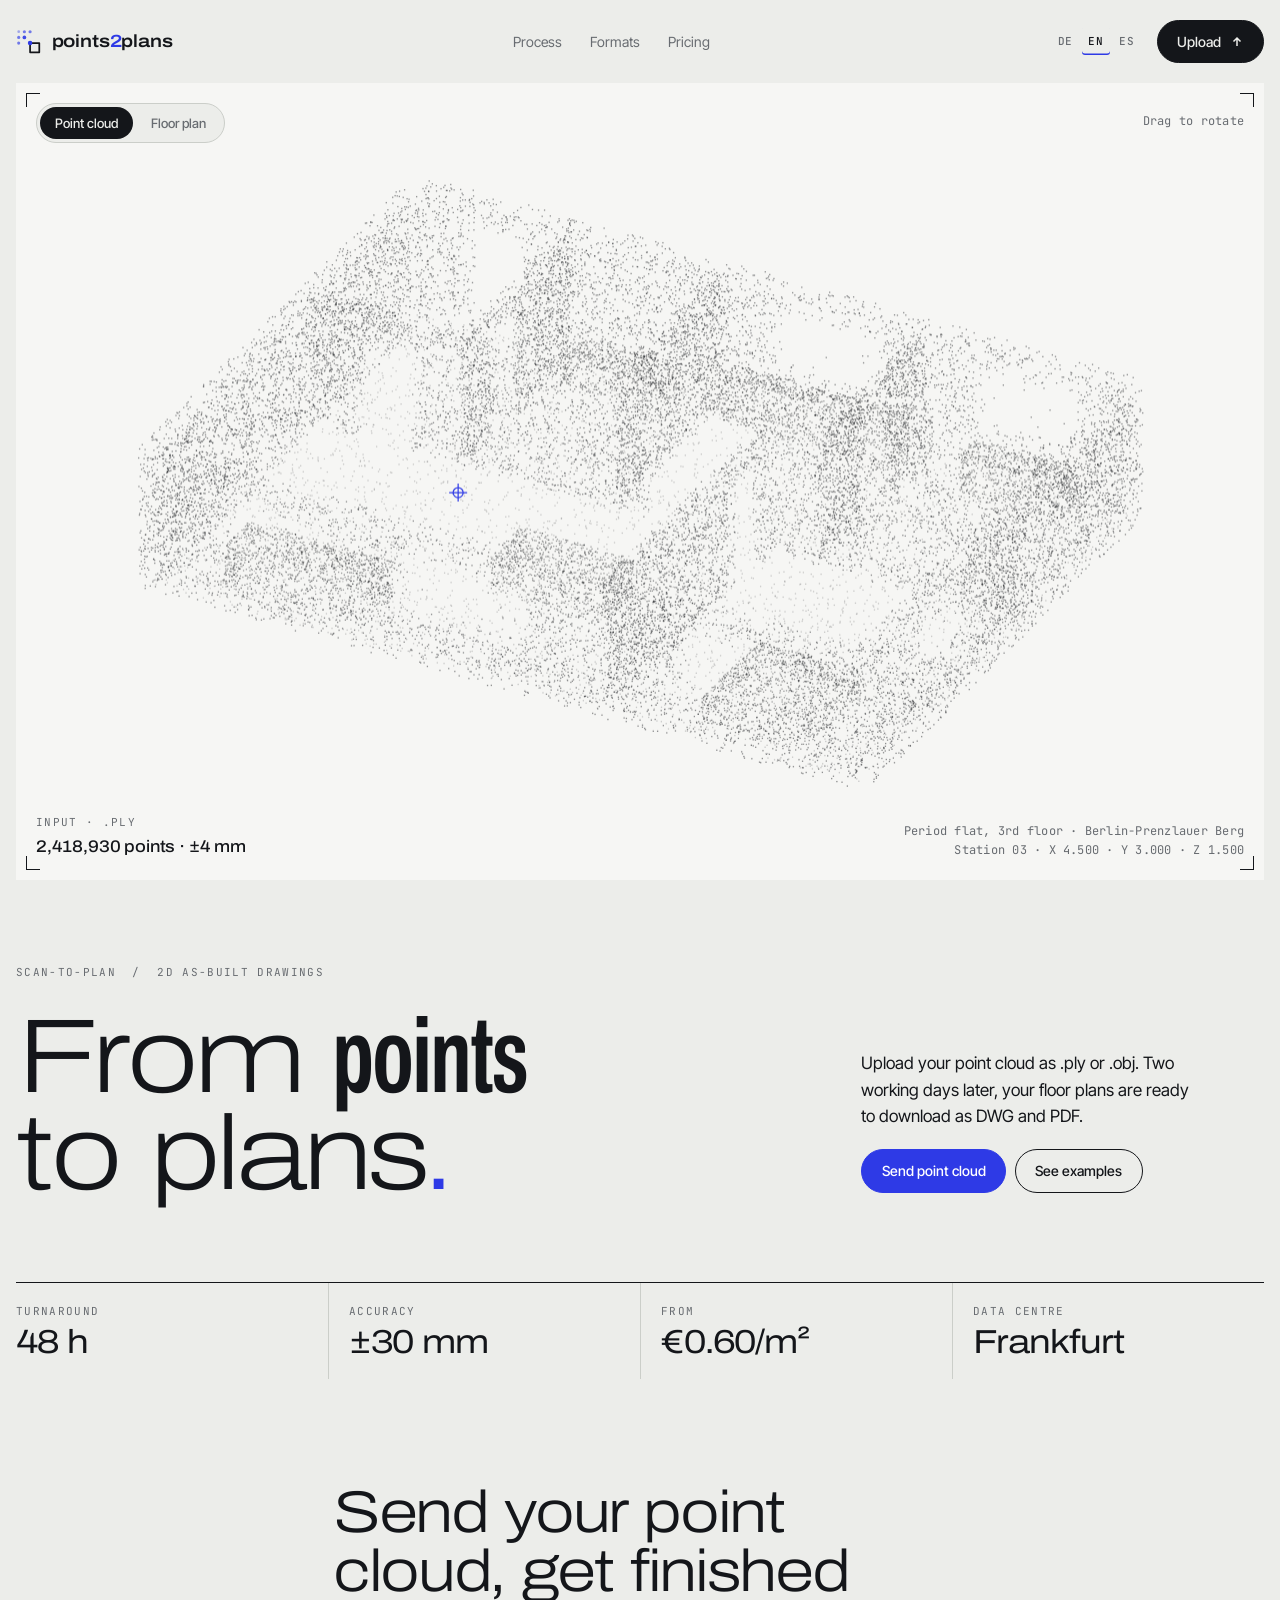
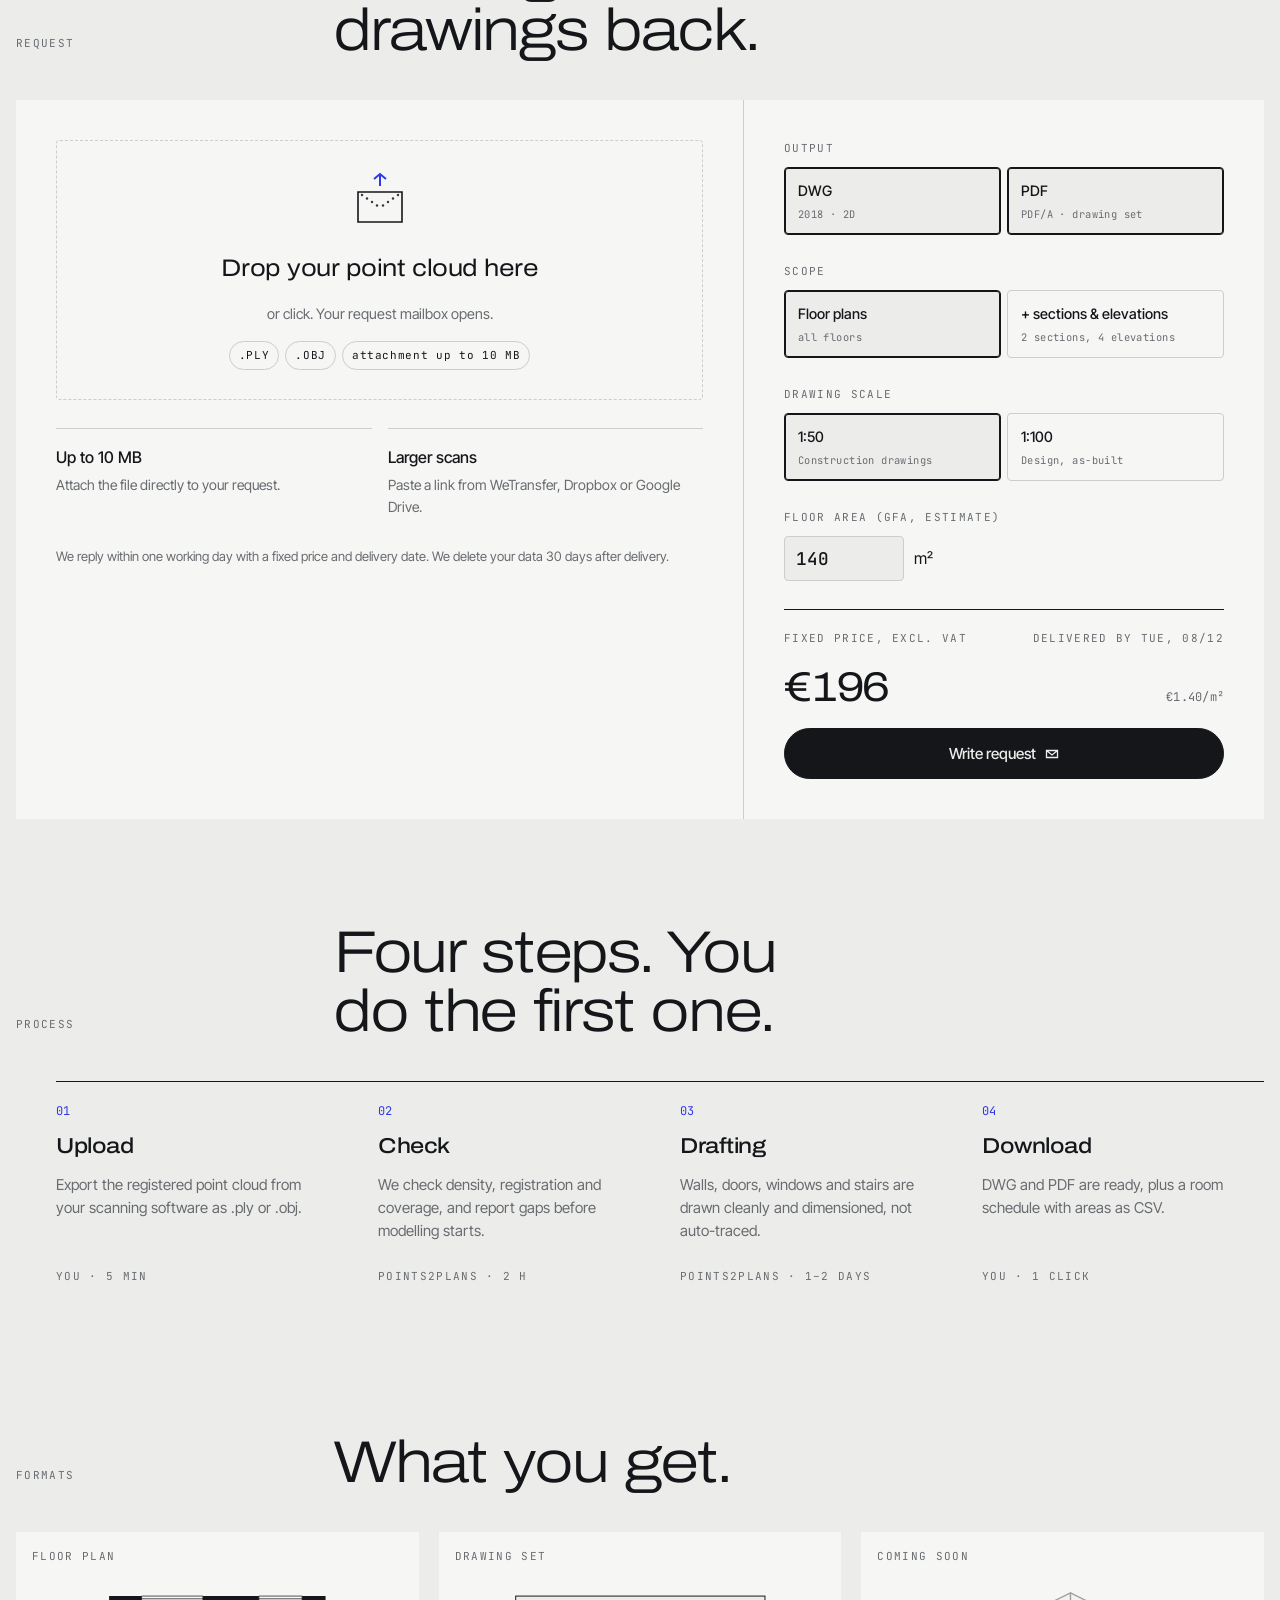
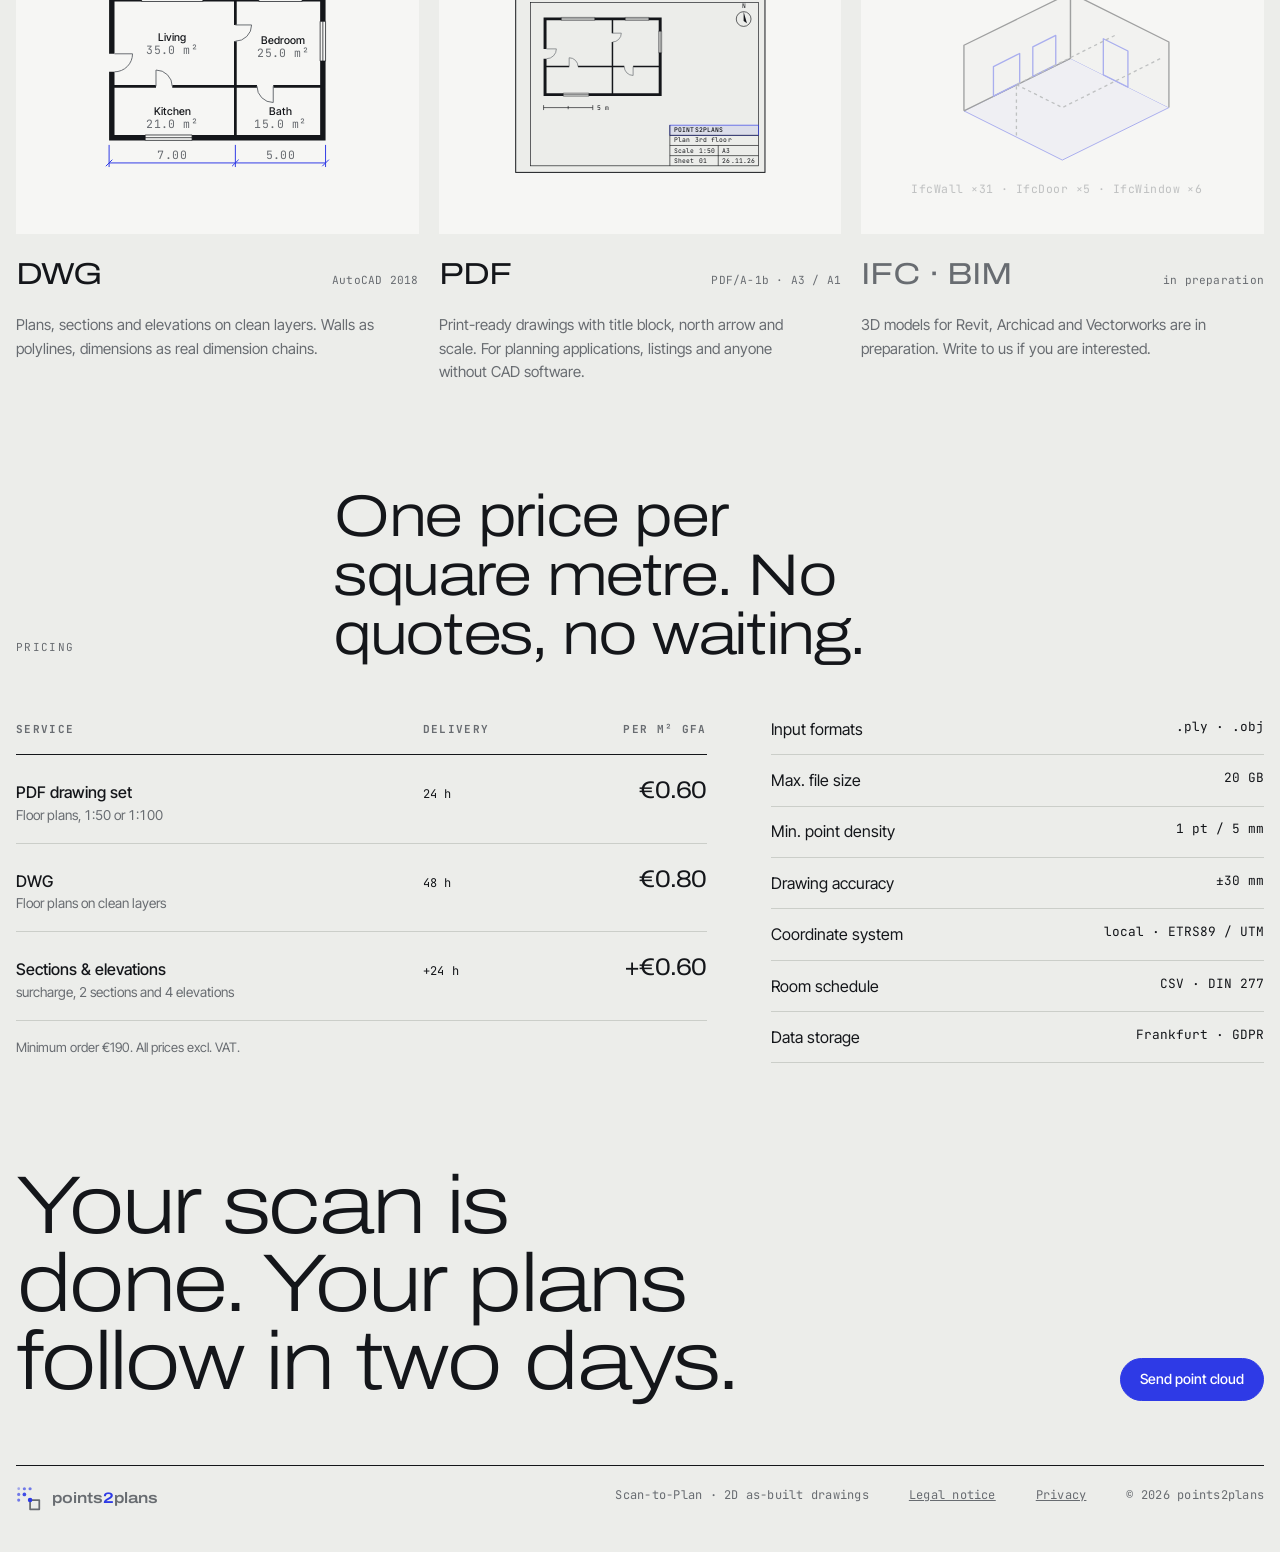
==== commit 92fabfcb: "Logo: Punkte in Akzent-Lila, Punktwolke mündet in Plan-Ecke; Favicon und Footer angepasst Co-Authore" ====
--- a/index.html
+++ b/index.html
@@ -68,7 +68,7 @@
 /* ---------- Nav ---------- */
 .nav{display:flex; align-items:center; justify-content:space-between; gap:var(--s1); padding-block:var(--s1)}
 .logo{display:flex; align-items:center; gap:.6rem; text-decoration:none; font-family:var(--f-display); font-variation-settings:"wdth" 118; font-weight:600; font-size:1.1rem; letter-spacing:-.01em}
-.logo svg{width:22px; height:22px}
+.logo svg{width:26px; height:26px; flex:none}
 .logo b{font-weight:600; color:var(--accent)}
 .nav ul{display:flex; gap:var(--s2); list-style:none; margin:0; padding:0}
 .nav ul a{text-decoration:none; font-size:.875rem; color:var(--mute)}
@@ -406,9 +406,10 @@
   <div class="intro" id="top">
   <nav class="nav" aria-label="Hauptnavigation">
     <a class="logo" href="#top" aria-label="points2plans Startseite">
-      <svg viewBox="0 0 22 22" aria-hidden="true">
-        <g fill="currentColor"><circle cx="3" cy="3" r="1.2"/><circle cx="8" cy="3" r="1.2"/><circle cx="3" cy="8" r="1.2"/><circle cx="8" cy="8" r="1.2" opacity=".5"/><circle cx="13" cy="3" r="1.2" opacity=".5"/><circle cx="3" cy="13" r="1.2" opacity=".5"/></g>
-        <path d="M11 11h10v10H11z" fill="none" stroke="currentColor" stroke-width="1.6"/>
+      <svg viewBox="0 0 24 24" aria-hidden="true">
+        <g fill="var(--accent)"><circle cx="2.5" cy="2.5" r="1.25" opacity=".4"/><circle cx="7.75" cy="2.5" r="1.45" opacity=".65"/><circle cx="2.5" cy="7.75" r="1.45" opacity=".65"/><circle cx="13" cy="2.5" r="1.45" opacity=".65"/><circle cx="2.5" cy="13" r="1.45" opacity=".65"/><circle cx="7.75" cy="7.75" r="1.7" opacity=".9"/></g>
+        <path d="M13 13H21.5V21.5H13Z" fill="none" stroke="currentColor" stroke-width="1.6" stroke-linejoin="round"/>
+        <circle cx="13" cy="13" r="2.1" fill="var(--accent)"/>
       </svg>
       <span>points<b>2</b>plans</span>
     </a>
@@ -660,7 +661,10 @@
   </div>
 
   <footer>
-    <span class="logo" style="font-size:.95rem">points<b>2</b>plans</span>
+    <span class="logo" style="font-size:.95rem">
+      <svg viewBox="0 0 24 24" aria-hidden="true"><g fill="var(--accent)"><circle cx="2.5" cy="2.5" r="1.25" opacity=".4"/><circle cx="7.75" cy="2.5" r="1.45" opacity=".65"/><circle cx="2.5" cy="7.75" r="1.45" opacity=".65"/><circle cx="13" cy="2.5" r="1.45" opacity=".65"/><circle cx="2.5" cy="13" r="1.45" opacity=".65"/><circle cx="7.75" cy="7.75" r="1.7" opacity=".9"/></g><path d="M13 13H21.5V21.5H13Z" fill="none" stroke="currentColor" stroke-width="1.6" stroke-linejoin="round"/><circle cx="13" cy="13" r="2.1" fill="var(--accent)"/></svg>
+      <span>points<b>2</b>plans</span>
+    </span>
     <div class="cols mono">
       <span>Scan-to-Plan · 2D-Bestandspläne</span>
       <a href="impressum.html">Impressum</a>
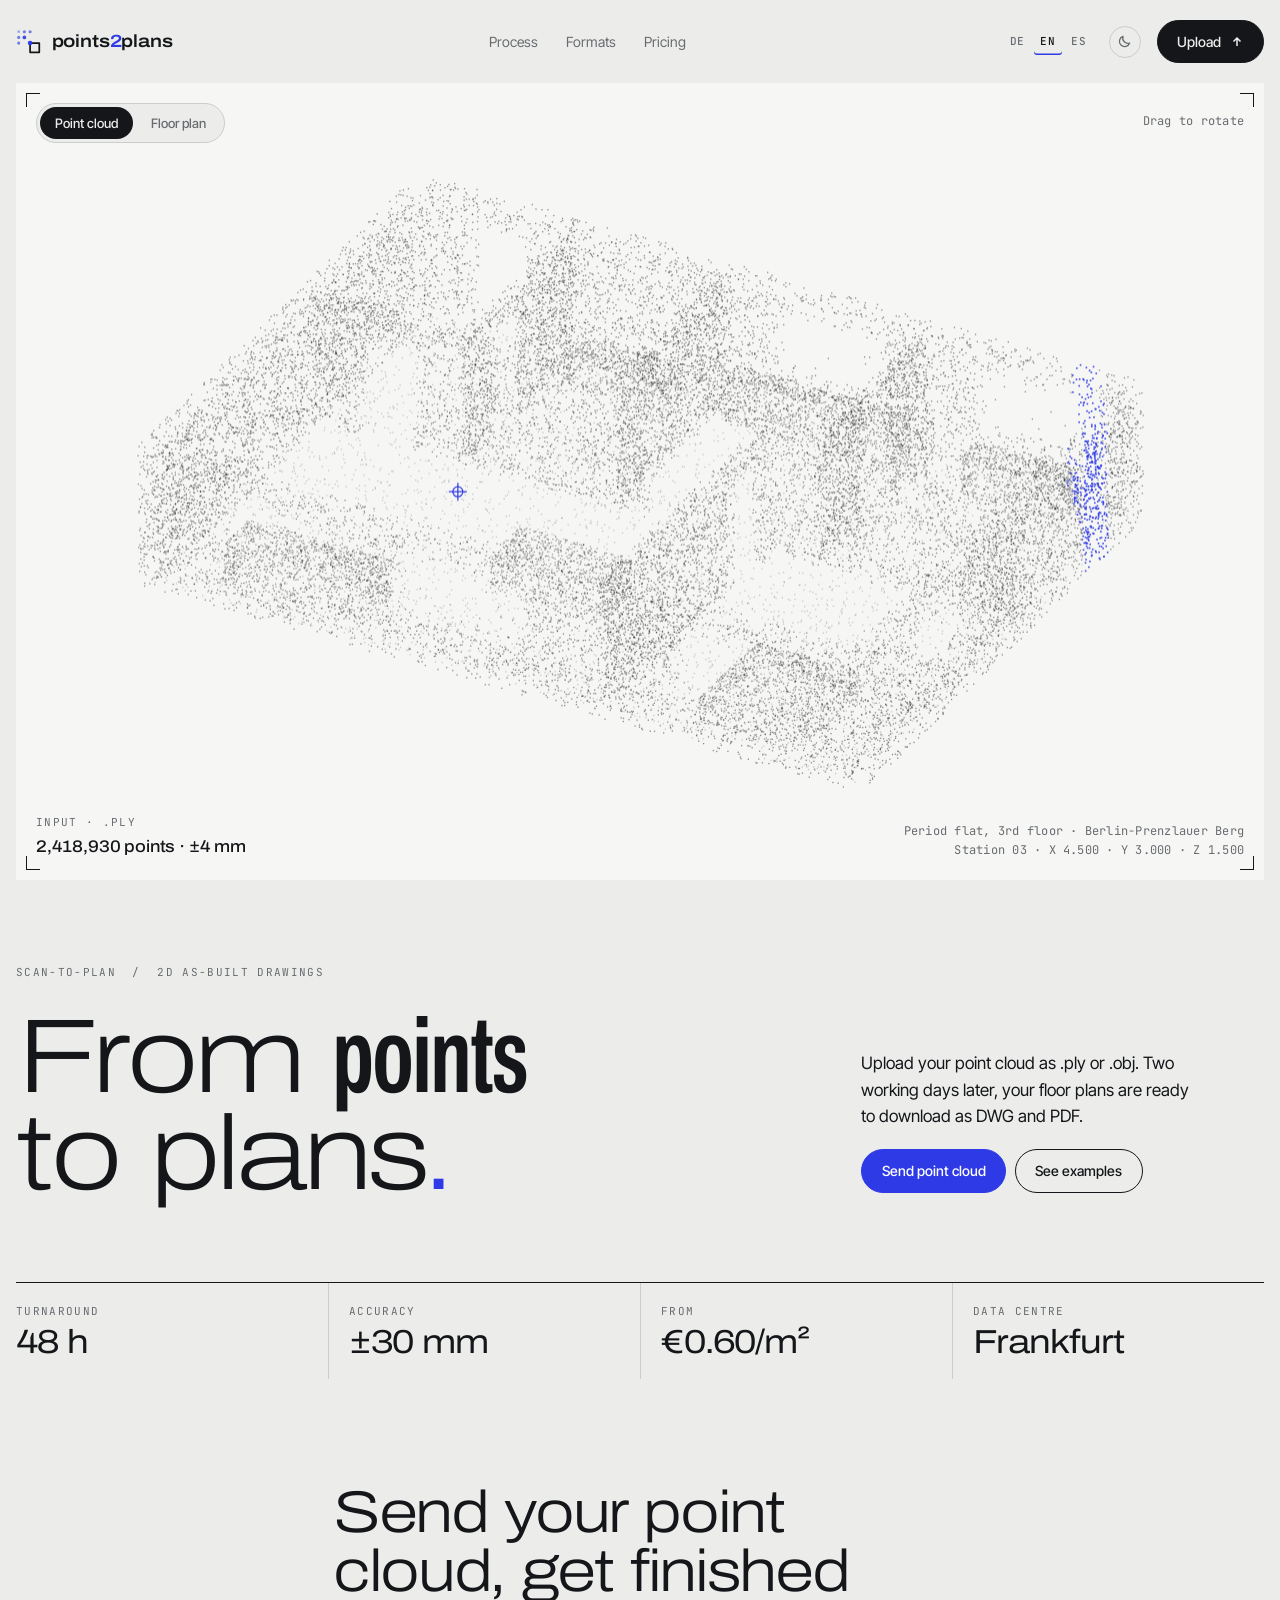
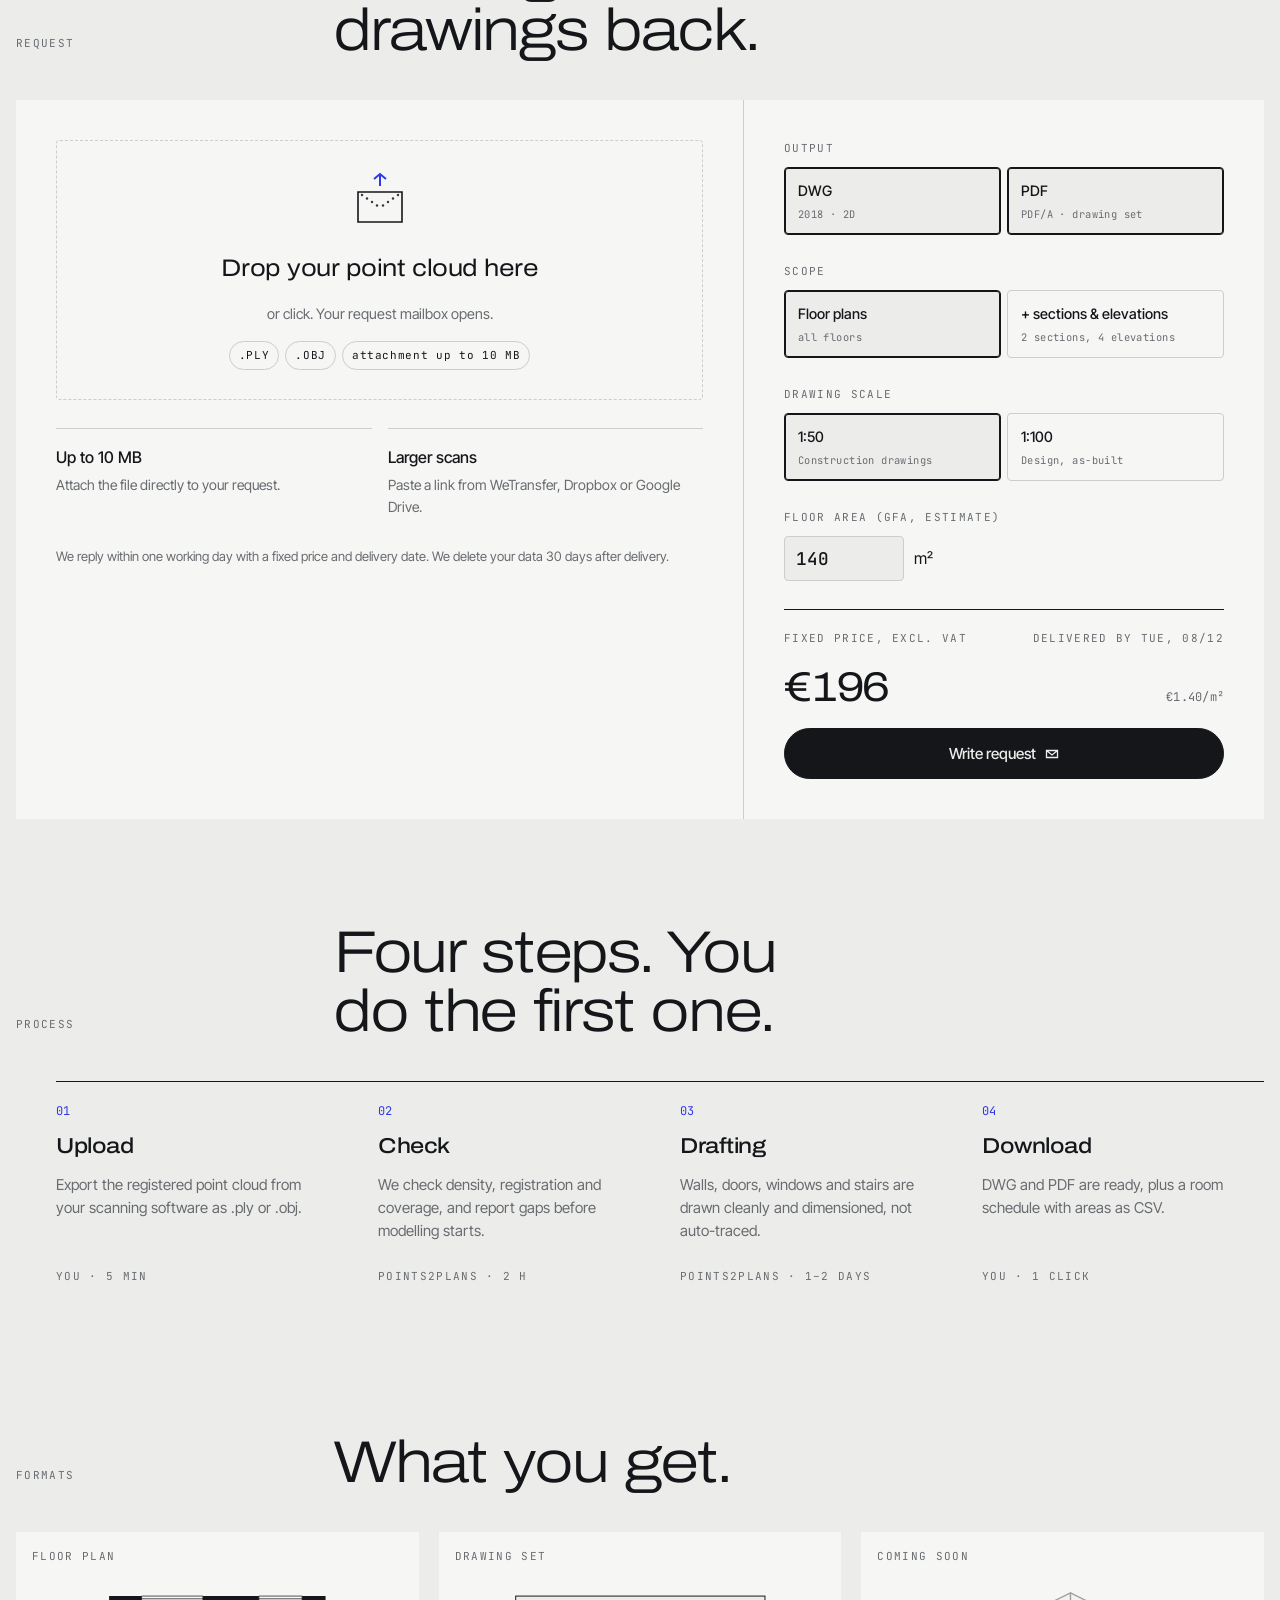
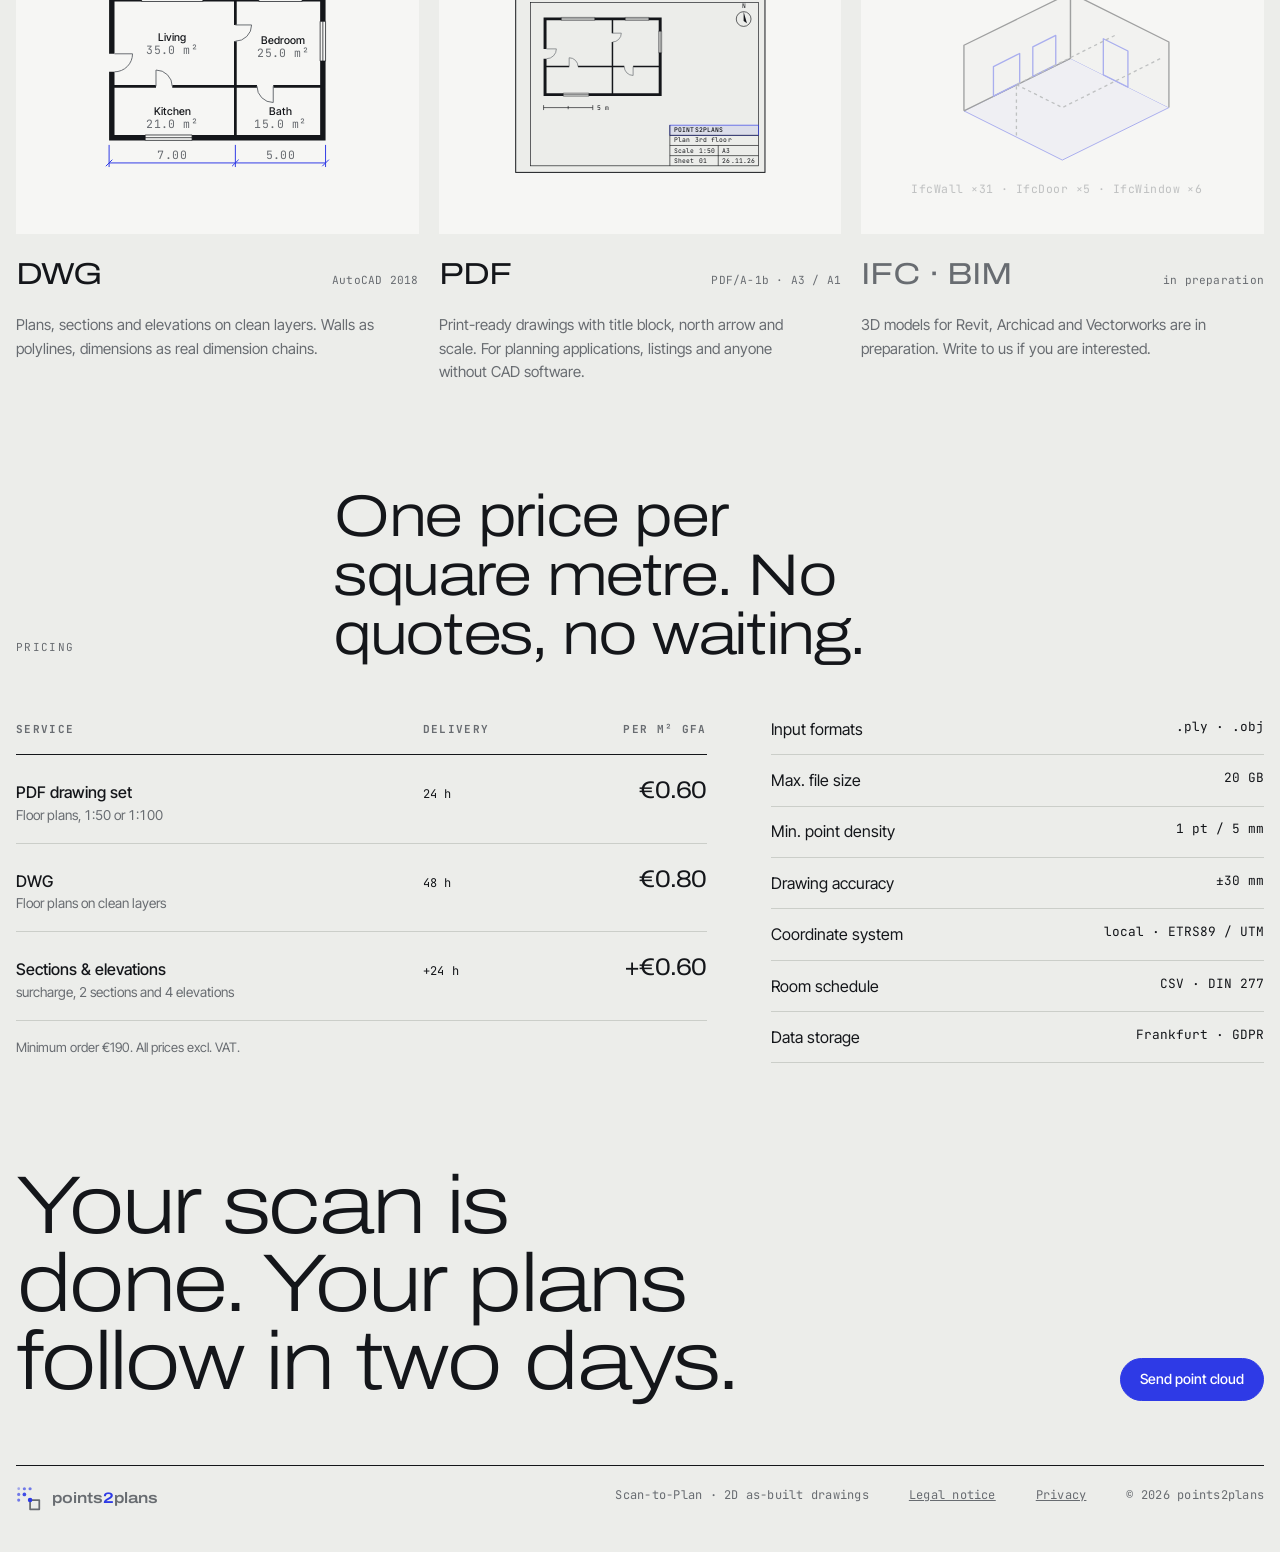
==== commit e9f2afbd: "Hell/Dunkel-Schalter im Header (Desktop und Handy) Standard bleibt die Systemeinstellung. Die Wahl w" ====
--- a/index.html
+++ b/index.html
@@ -10,6 +10,10 @@
 <meta property="og:title" content="points2plans">
 <meta property="og:description" content="Aus Punkten werden Pläne. Punktwolke hochladen, Grundriss als DWG oder PDF herunterladen.">
 <meta property="og:type" content="website">
+<script>
+/* Farbschema: gespeicherte Wahl sofort setzen, bevor die Seite gezeichnet wird (kein Aufblitzen). Ohne Wahl gilt die Systemeinstellung. */
+(function(){try{var t=localStorage.getItem('p2p-theme');if(t==='light'||t==='dark'){document.documentElement.setAttribute('data-theme',t);var c=t==='dark'?'#111316':'#ECEDEA';document.querySelectorAll('meta[name="theme-color"]').forEach(function(m){m.setAttribute('content',c)})}}catch(e){}})();
+</script>
 <link rel="icon" href="favicon.svg" type="image/svg+xml">
 <link rel="canonical" href="https://points2plans.com/">
 <link rel="alternate" hreflang="de" href="https://points2plans.com/">
@@ -90,16 +94,36 @@
 .lang button{font:500 .6875rem/1 var(--f-mono); letter-spacing:.08em; color:var(--mute); background:none; border:0; padding:.5rem .4rem; cursor:pointer; border-radius:3px}
 .lang button:hover{color:var(--ink)}
 .lang button[aria-pressed="true"]{color:var(--ink); box-shadow:inset 0 -1.5px 0 var(--accent)}
+.theme{display:inline-grid; place-items:center; width:2rem; height:2rem; flex:none; padding:0; cursor:pointer; color:var(--mute); background:none; border:1px solid var(--rule); border-radius:999px; transition:color .2s ease, border-color .2s ease}
+.theme:hover{color:var(--accent); border-color:var(--accent)}
+.theme svg{width:15px; height:15px}
+.theme .sun{display:none}
+:root[data-theme="dark"] .theme .sun{display:block}
+:root[data-theme="dark"] .theme .moon{display:none}
+@media (prefers-color-scheme: dark){
+  :root:not([data-theme="light"]) .theme .sun{display:block}
+  :root:not([data-theme="light"]) .theme .moon{display:none}
+}
 @media (max-width:760px){ .nav ul{display:none} }
 @media (max-width:460px){
   .nav{gap:.5rem}
   .nav-r{gap:.35rem}
   .logo{gap:.45rem; font-size:1rem}
   .lang button{padding:.5rem .3rem}
+  .theme{width:1.85rem; height:1.85rem}
   .nav-r .btn{padding:.7rem .85rem}
   .nav-r .btn svg{display:none}
 }
-@media (max-width:350px){ .logo span{display:none} }
+@media (max-width:400px){
+  .nav{gap:.35rem}
+  .nav-r{gap:.25rem}
+  .logo{gap:.35rem; font-size:.92rem}
+  .logo svg{width:22px; height:22px}
+  .lang button{padding:.5rem .15rem}
+  .theme{width:1.75rem; height:1.75rem}
+  .nav-r .btn{padding:.7rem .6rem}
+}
+@media (max-width:356px){ .logo span{display:none} }
 
 /* ---------- Hero ---------- */
 .hero{padding-block:var(--s4) var(--s3); display:grid; grid-template-columns:repeat(12,1fr); gap:var(--s2) var(--s1); align-items:end}
@@ -424,6 +448,10 @@
       <button type="button" data-lang="en" aria-pressed="false">EN</button>
       <button type="button" data-lang="es" aria-pressed="false">ES</button>
     </div>
+    <button type="button" class="theme" id="theme" aria-label="Dunkles Design" aria-pressed="false">
+      <svg class="moon" viewBox="0 0 16 16" aria-hidden="true"><path d="M13.5 9.6A5.6 5.6 0 0 1 6.4 2.5a5.6 5.6 0 1 0 7.1 7.1Z" fill="none" stroke="currentColor" stroke-width="1.4" stroke-linejoin="round"/></svg>
+      <svg class="sun" viewBox="0 0 16 16" aria-hidden="true"><circle cx="8" cy="8" r="2.9" fill="none" stroke="currentColor" stroke-width="1.4"/><path d="M8 1.2v1.6M8 13.2v1.6M1.2 8h1.6M13.2 8h1.6M3.2 3.2l1.1 1.1M11.7 11.7l1.1 1.1M3.2 12.8l1.1-1.1M11.7 4.3l1.1-1.1" stroke="currentColor" stroke-width="1.4" stroke-linecap="round"/></svg>
+    </button>
     <a class="btn" href="#upload">Hochladen
       <svg viewBox="0 0 14 14" aria-hidden="true"><path d="M7 11V3M3.5 6.5 7 3l3.5 3.5" fill="none" stroke="currentColor" stroke-width="1.5"/></svg>
     </a>
@@ -748,6 +776,26 @@
 
 <div class="toast" id="toast" role="status" aria-live="polite"></div>
 
+<script>
+/* Hell/Dunkel-Schalter: wechselt zwischen hellem und dunklem Design und merkt sich die Wahl. */
+(function(){
+  const root = document.documentElement, btn = document.getElementById('theme'), mq = matchMedia('(prefers-color-scheme: dark)');
+  const metas = document.querySelectorAll('meta[name="theme-color"]');
+  const isDark = () => root.getAttribute('data-theme') ? root.getAttribute('data-theme') === 'dark' : mq.matches;
+  const sync = () => {
+    btn.setAttribute('aria-pressed', String(isDark()));
+    if (root.getAttribute('data-theme')) metas.forEach(m => m.setAttribute('content', isDark() ? '#111316' : '#ECEDEA'));
+  };
+  btn.addEventListener('click', () => {
+    const t = isDark() ? 'light' : 'dark';
+    root.setAttribute('data-theme', t);
+    try { localStorage.setItem('p2p-theme', t); } catch (e) {}
+    sync();
+  });
+  mq.addEventListener('change', sync);
+  sync();
+})();
+</script>
 <script src="i18n.js"></script>
 <script>
 /* ============================================================
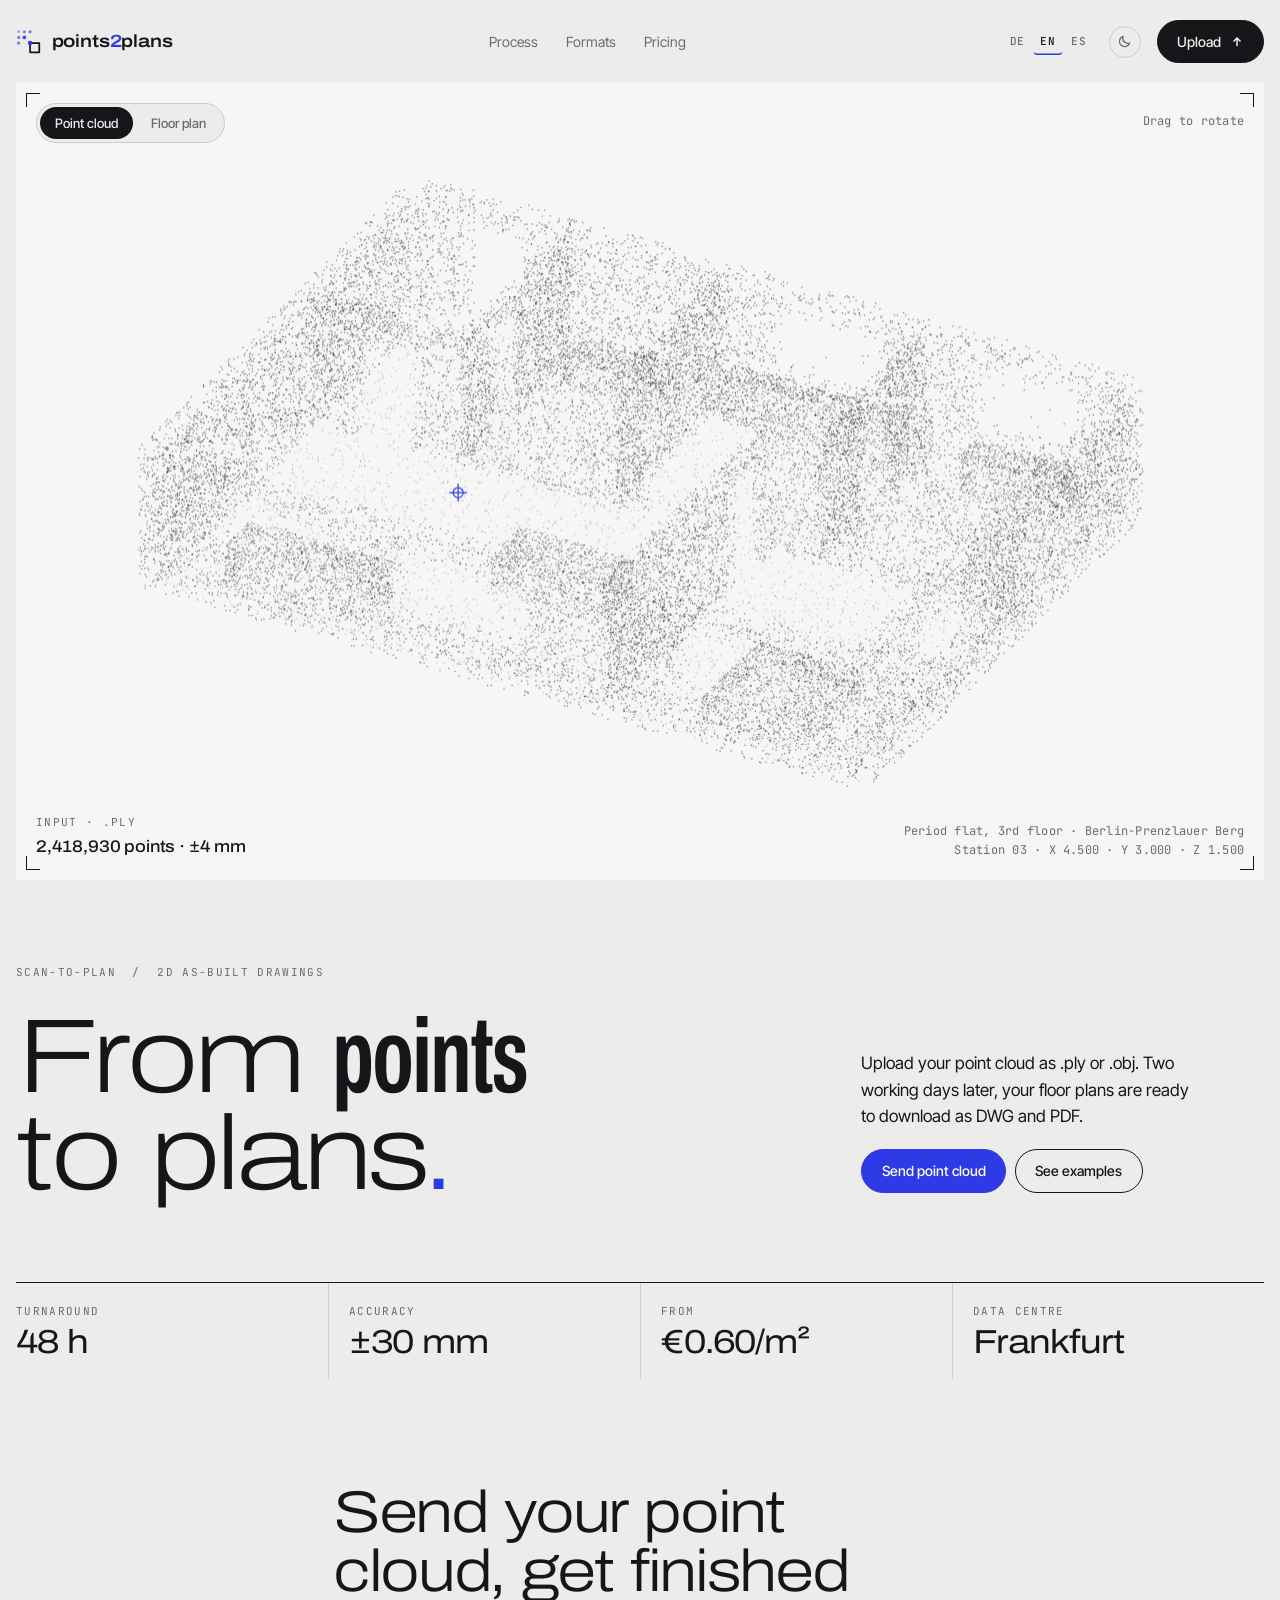
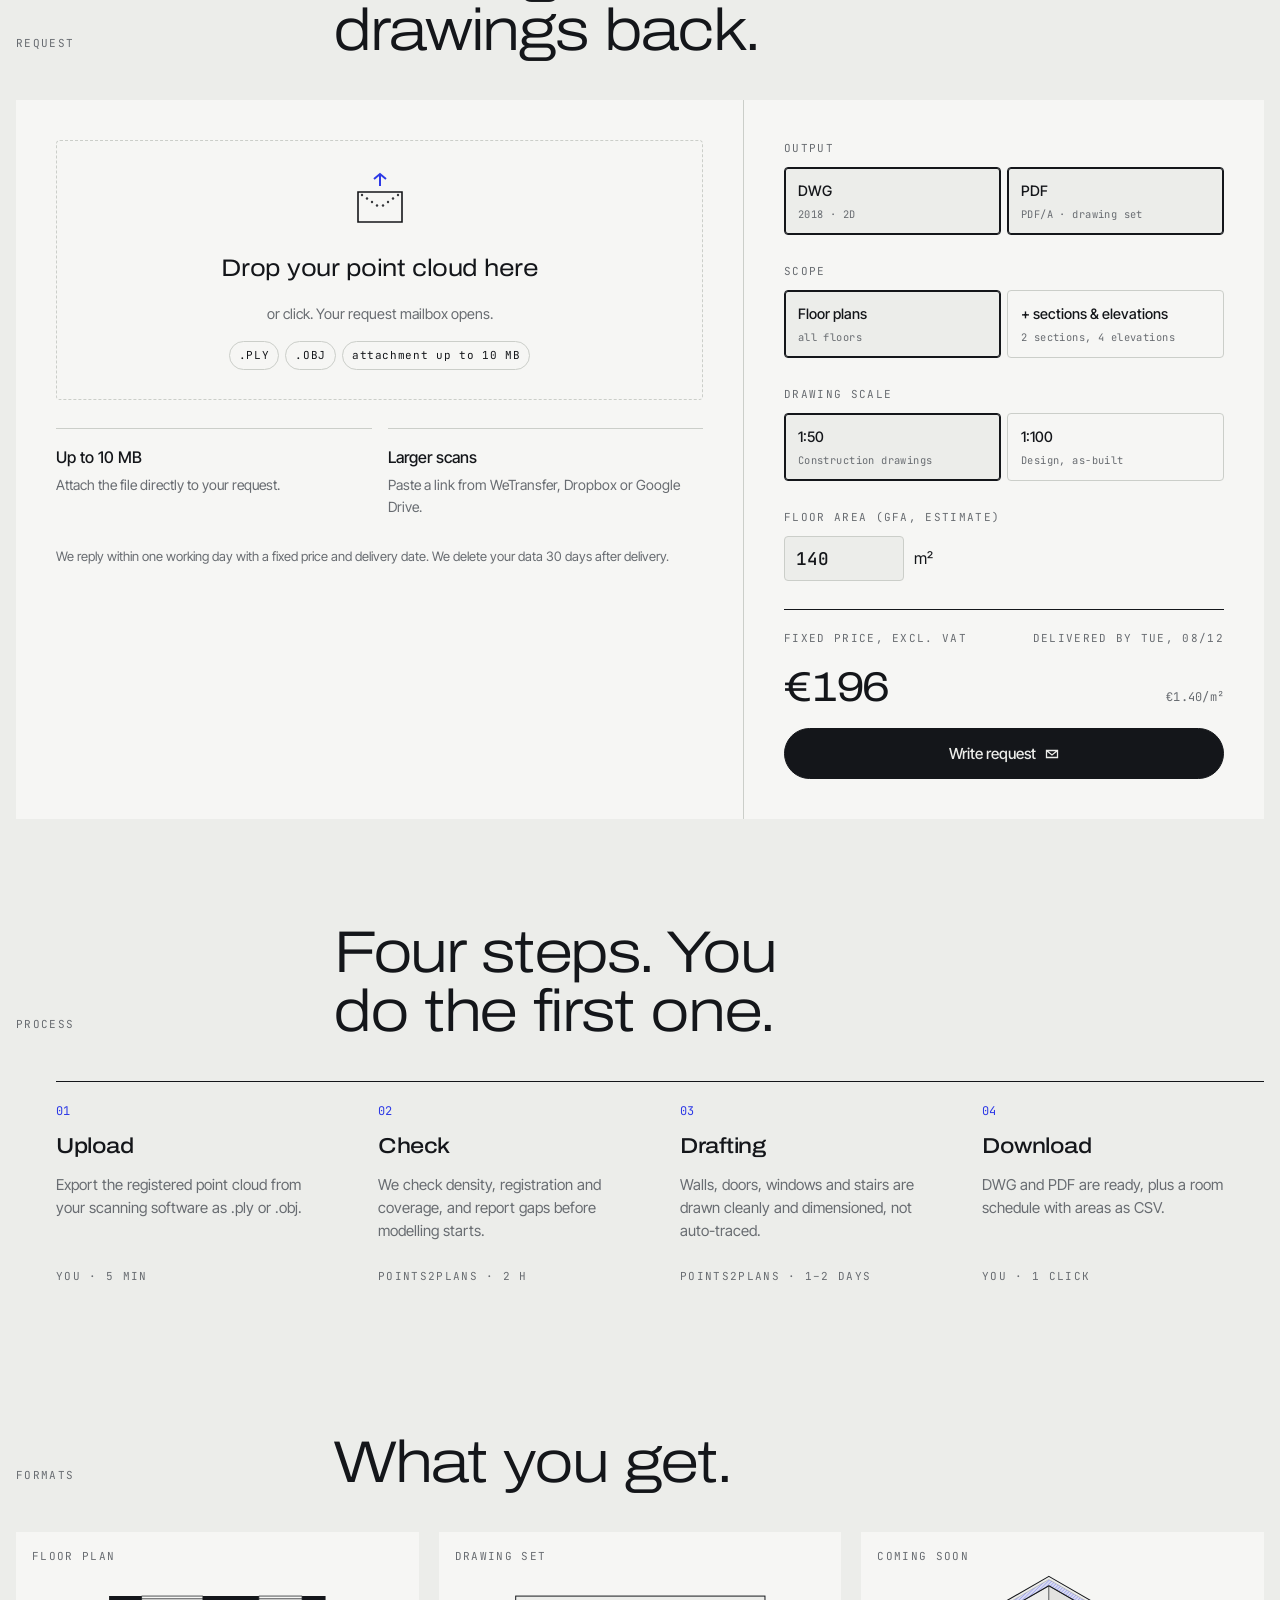
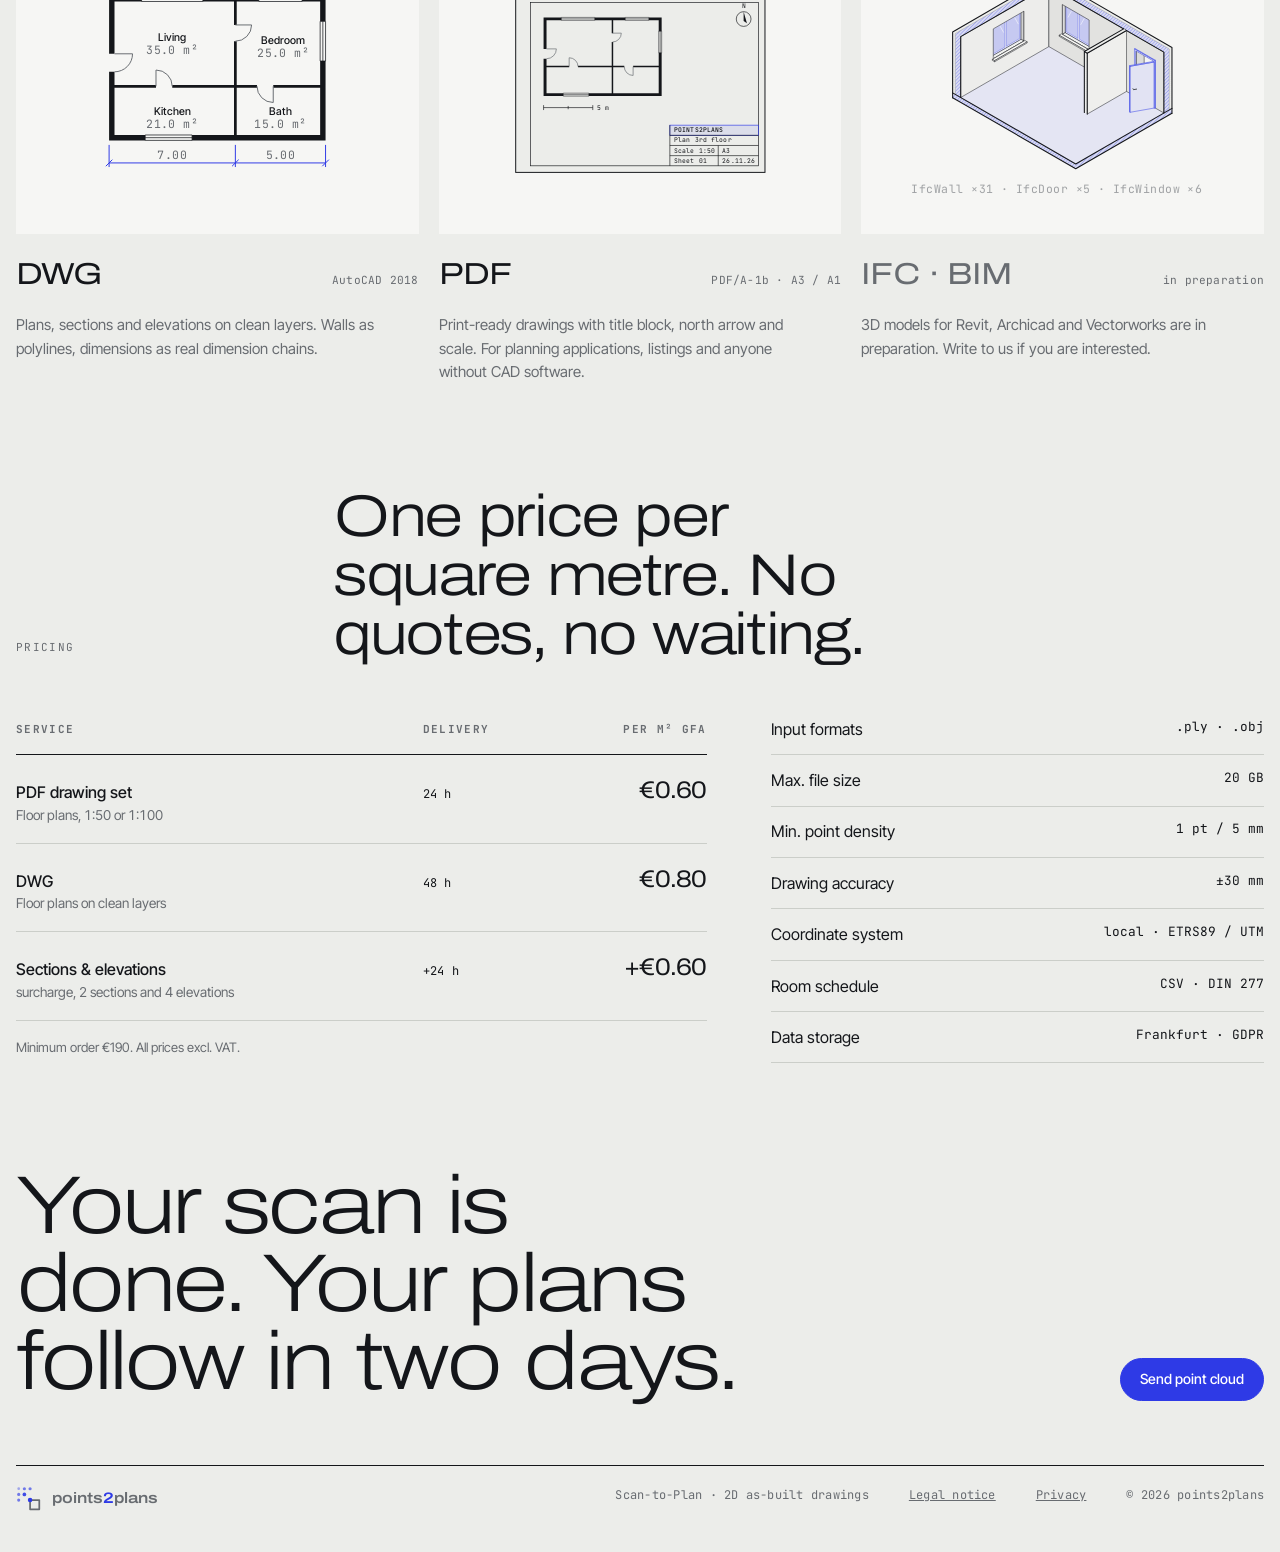
==== commit 5dbeb102: "BIM-Vorschau: dicke Außenwände mit Schnitt, Fenster- und Tür-Module, Trockenbauwand Außenwände mit M" ====
--- a/index.html
+++ b/index.html
@@ -374,7 +374,7 @@
 .fmt .art{aspect-ratio:4/3; max-width:100%; background:var(--surface); display:grid; place-items:center; padding:var(--s2); position:relative}
 .fmt .art svg{width:100%; height:100%}
 .fmt .art .label{position:absolute; top:var(--s0); left:var(--s0)}
-.fmt.soon .art svg{opacity:.38}
+.fmt.soon .art svg text{opacity:.6}
 .fmt.soon h3{color:var(--mute)}
 .fmt h3{margin:0; display:flex; align-items:baseline; justify-content:space-between; gap:var(--s0); font-family:var(--f-display); font-variation-settings:"wdth" 120; font-weight:400; font-size:1.9rem; letter-spacing:-.03em}
 .fmt h3 .mono{color:var(--mute); font-size:.7rem}
@@ -388,6 +388,29 @@
 .svg-label{fill:var(--ink); font-family:var(--f-body); font-size:6.5px; font-weight:500}
 .svg-text.tb{font-size:3.9px; letter-spacing:.02em; fill:var(--ink)}
 .svg-paper{fill:var(--paper)}
+.bim-floor{fill:var(--accent-soft)}
+.bim-wall-a,.bim-wall-b,.bim-rev,.bim-rev2,.bim-top,.bim-sill,.bim-dry,.bim-leaf{stroke:var(--ink); stroke-width:.3}
+.bim-wall-a{fill:color-mix(in srgb,var(--ink) 4%,var(--surface))}
+.bim-wall-b{fill:color-mix(in srgb,var(--ink) 9%,var(--surface))}
+.bim-rev{fill:color-mix(in srgb,var(--ink) 16%,var(--surface))}
+.bim-rev2{fill:color-mix(in srgb,var(--ink) 12%,var(--surface))}
+.bim-top{fill:color-mix(in srgb,var(--ink) 2%,var(--surface))}
+.bim-sill{fill:var(--surface)}
+.bim-dry{fill:color-mix(in srgb,var(--ink) 3%,var(--surface))}
+.bim-cut{fill:url(#bim-hatch)}
+.bim-cut-bg{fill:color-mix(in srgb,var(--accent) 14%,var(--surface))}
+.bim-hatch{stroke:var(--accent); stroke-width:.32}
+.bim-ins{fill:url(#bim-dots)}
+.bim-ins-bg{fill:var(--surface)}
+.bim-dot{fill:var(--mute)}
+.bim-gk{fill:var(--surface)}
+.bim-frame{fill:var(--surface); stroke:var(--accent); stroke-width:.3}
+.bim-glass{fill:color-mix(in srgb,var(--accent) 24%,transparent); stroke:var(--accent); stroke-width:.2}
+.bim-glint{fill:none; stroke:#fff; stroke-width:.45; stroke-linecap:round; opacity:.7}
+.bim-leaf{fill:color-mix(in srgb,var(--accent) 10%,var(--surface)); stroke:var(--accent)}
+.bim-handle{fill:none; stroke:var(--ink); stroke-width:.45; stroke-linecap:round}
+.bim-edge{fill:none; stroke:var(--ink); stroke-width:.65; stroke-linecap:round; stroke-linejoin:round}
+.bim-thin{fill:none; stroke:var(--ink); stroke-width:.22; opacity:.55}
 @media (max-width:860px){ .formats{grid-template-columns:1fr} }
 
 /* ---------- Pricing + specs ---------- */
@@ -630,17 +653,65 @@
         <div class="art">
           <span class="label">Demnächst</span>
           <svg viewBox="0 0 200 150" aria-label="Axonometrische Darstellung eines BIM-Modells">
-            <g stroke-width=".8" stroke-linejoin="round">
-              <path d="M40 92 100 122 165 90 105 60Z" class="svg-accfill" stroke-width=".6"/>
-              <path d="M40 92V52L105 20V60Z" class="svg-paper" stroke="none"/>
-              <path d="M40 92V52L105 20V60L40 92" class="svg-ink"/>
-              <path d="M105 60V20L165 50V90Z" class="svg-paper" stroke="none"/>
-              <path d="M105 60V20L165 50V90" class="svg-ink"/>
-              <path d="M58 83V65L74 57V75Z" class="svg-acc"/>
-              <path d="M82 71V53L96 46V64Z" class="svg-acc"/>
-              <path d="M125 70V48L140 55.5V77.5Z" class="svg-acc"/>
-              <path d="M72 107V76L132 46" class="svg-mute" stroke-dasharray="2 2"/>
-              <path d="M72 76 100 90 160 60" class="svg-mute" stroke-dasharray="2 2"/>
+            <defs>
+              <pattern id="bim-hatch" width="1.5" height="1.5" patternUnits="userSpaceOnUse" patternTransform="rotate(45)"><rect width="1.5" height="1.5" class="bim-cut-bg"/><path d="M0 0V1.5" class="bim-hatch"/></pattern>
+              <pattern id="bim-dots" width="1.2" height="1.2" patternUnits="userSpaceOnUse"><rect width="1.2" height="1.2" class="bim-ins-bg"/><circle cx=".6" cy=".6" r=".22" class="bim-dot"/></pattern>
+            </defs>
+            <g stroke-linejoin="round">
+              <path d="M166.86 90.47L108.17 124.35L108.17 127.32L166.86 93.44Z" class="bim-cut"/>
+              <path d="M33.11 81.01L108.17 124.35L108.17 127.32L33.11 83.98Z" class="bim-cut"/>
+              <path d="M91.8 47.13L166.86 90.47L108.17 124.35L33.11 81.01Z" class="bim-floor"/>
+              <path d="M71.69 46.59L74.8 48.39L74.8 30.16L71.69 28.36Z" class="bim-rev"/>
+              <path d="M71.69 46.59L52.98 57.39L56.09 59.19L74.8 48.39Z" class="bim-top"/>
+              <path d="M74.8 48.39L56.09 59.19L56.09 40.96L74.8 30.16Z" class="bim-frame"/>
+              <path d="M73.98 47.91L65.86 52.6L65.86 36.27L73.98 31.58ZM65.04 53.08L56.91 57.77L56.91 41.43L65.04 36.74Z" class="bim-glass"/>
+              <path d="M71.06 35.29L73.05 38.87" class="bim-glint"/>
+              <path d="M62.12 40.45L64.1 44.03" class="bim-glint"/>
+              <path d="M74.8 48.39L76.6 49.42L76.6 31.2L74.8 30.16Z" class="bim-rev"/>
+              <path d="M74.8 48.39L56.09 59.19L57.9 60.22L76.6 49.42Z" class="bim-top"/>
+              <path d="M91.8 52.8L38.02 83.85L38.02 46.72L91.8 15.67ZM76.6 49.42L57.9 60.22L57.9 42L76.6 31.2Z" class="bim-wall-a" fill-rule="evenodd"/>
+              <path d="M104.89 42.54L101.78 44.34L101.78 26.11L104.89 24.31Z" class="bim-rev2"/>
+              <path d="M104.89 42.54L121.26 51.99L118.15 53.79L101.78 44.34Z" class="bim-top"/>
+              <path d="M101.78 44.34L118.15 53.79L118.15 35.56L101.78 26.11Z" class="bim-frame"/>
+              <path d="M102.6 43.86L109.56 47.88L109.56 31.54L102.6 27.53ZM110.38 48.35L117.33 52.37L117.33 36.03L110.38 32.02Z" class="bim-glass"/>
+              <path d="M103.54 34.82L105.53 31.24" class="bim-glint"/>
+              <path d="M111.31 39.31L113.3 35.73" class="bim-glint"/>
+              <path d="M101.78 44.34L99.98 45.38L99.98 27.15L101.78 26.11Z" class="bim-rev2"/>
+              <path d="M101.78 44.34L118.15 53.79L116.35 54.82L99.98 45.38Z" class="bim-top"/>
+              <path d="M149.91 80.68L145 83.51L145 55.16L149.91 52.33Z" class="bim-rev2"/>
+              <path d="M91.8 52.8L161.95 93.3L161.95 56.17L91.8 15.67ZM99.98 45.38L116.35 54.82L116.35 36.6L99.98 27.15ZM145 83.51L156.1 89.92L156.1 61.57L145 55.16Z" class="bim-wall-b" fill-rule="evenodd"/>
+              <path d="M77.19 49.09L57.31 60.56L58.71 61.37L78.59 49.9Z" class="bim-sill"/>
+              <path d="M78.59 49.9L58.71 61.37L58.71 62.05L78.59 50.57Z" class="bim-sill"/>
+              <path d="M57.31 60.56L58.71 61.37L58.71 62.05L57.31 61.24Z" class="bim-sill"/>
+              <path d="M99.4 45.04L116.94 55.16L115.53 55.97L98 45.85Z" class="bim-sill"/>
+              <path d="M98 45.85L115.53 55.97L115.53 56.65L98 46.52Z" class="bim-sill"/>
+              <path d="M116.94 55.16L115.53 55.97L115.53 56.65L116.94 55.84Z" class="bim-sill"/>
+              <path d="M144 83.28L156.51 90.5L156.51 61.34L144 54.12ZM144.7 83.68L155.81 90.09L155.81 61.74L144.7 55.33Z" class="bim-frame" fill-rule="evenodd"/>
+              <path d="M156.8 90.33L156.51 90.5L156.51 61.34L156.8 61.17Z" class="bim-frame"/>
+              <path d="M144.29 53.95L156.8 61.17L156.51 61.34L144 54.12Z" class="bim-frame"/>
+              <path d="M91.8 11.89L165.22 54.28L161.95 56.17L91.8 15.67L38.02 46.72L34.75 44.83Z" class="bim-cut"/>
+              <path d="M91.8 10L166.86 53.34L165.22 54.28L91.8 11.89L34.75 44.83L33.11 43.89Z" class="bim-ins"/>
+              <path d="M34.75 81.96L38.02 83.85L38.02 46.72L34.75 44.83Z" class="bim-cut"/>
+              <path d="M33.11 81.01L34.75 81.96L34.75 44.83L33.11 43.89Z" class="bim-ins"/>
+              <path d="M165.22 91.41L161.95 93.3L161.95 56.17L165.22 54.28Z" class="bim-cut"/>
+              <path d="M166.86 90.47L165.22 91.41L165.22 54.28L166.86 53.34Z" class="bim-ins"/>
+              <path d="M33.11 83.98L33.11 43.89L91.8 10L166.86 53.34L166.86 93.44" class="bim-edge"/>
+              <path d="M38.02 83.85L38.02 46.72L91.8 15.67L161.95 56.17L161.95 93.3" class="bim-edge"/>
+              <path d="M33.11 83.98L108.17 127.32L166.86 93.44" class="bim-edge"/>
+              <path d="M33.11 81.01L108.17 124.35L166.86 90.47" class="bim-edge"/>
+              <path d="M34.75 81.96L34.75 44.83L91.8 11.89L165.22 54.28L165.22 91.41" class="bim-thin"/>
+              <path d="M155.91 90.3L141.21 92.9L141.21 64.82L155.91 62.22Z" class="bim-leaf"/>
+              <path d="M155.69 61.81L140.99 64.41L141.21 64.82L155.91 62.22Z" class="bim-leaf"/>
+              <path d="M140.99 92.49L141.21 92.9L141.21 64.82L140.99 64.41Z" class="bim-leaf"/>
+              <path d="M143.1 78.52L143.39 79.07L145.29 78.74" class="bim-handle"/>
+              <path d="M139.15 80.14L115.18 93.97L115.18 56.85L139.15 43.01Z" class="bim-dry"/>
+              <path d="M137.4 42L139.15 43.01L115.18 56.85L113.43 55.84Z" class="bim-gk"/>
+              <path d="M137.69 42.17L138.86 42.84L114.89 56.68L113.72 56.01Z" class="bim-ins"/>
+              <path d="M113.43 92.96L115.18 93.97L115.18 56.85L113.43 55.84Z" class="bim-gk"/>
+              <path d="M113.72 93.13L114.89 93.81L114.89 56.68L113.72 56.01Z" class="bim-ins"/>
+              <path d="M113.43 92.96L113.43 55.84L137.4 42" class="bim-edge"/>
+              <path d="M139.15 43.01L115.18 56.85L115.18 93.97" class="bim-edge"/>
+              <path d="M113.43 55.84L115.18 56.85" class="bim-edge"/>
             </g>
             <text x="8" y="142" class="svg-text">IfcWall ×31 · IfcDoor ×5 · IfcWindow ×6</text>
           </svg>
